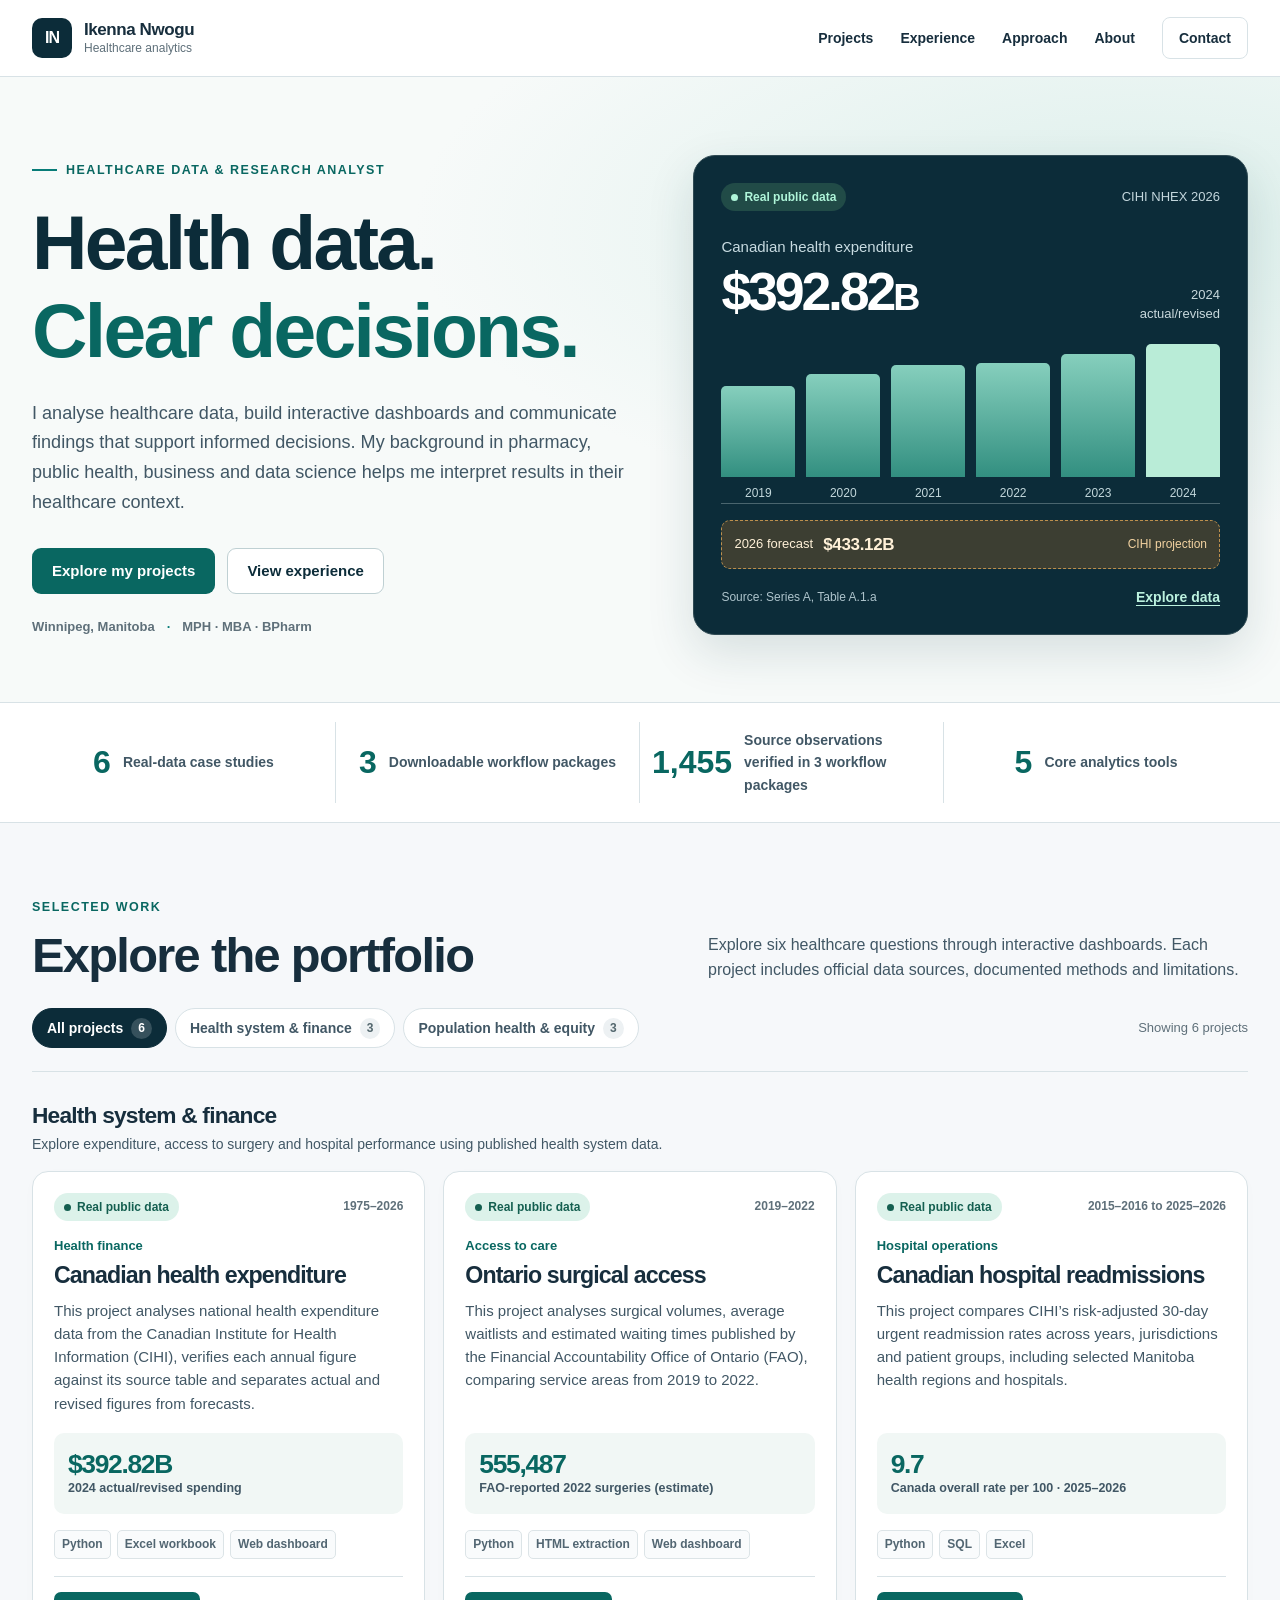
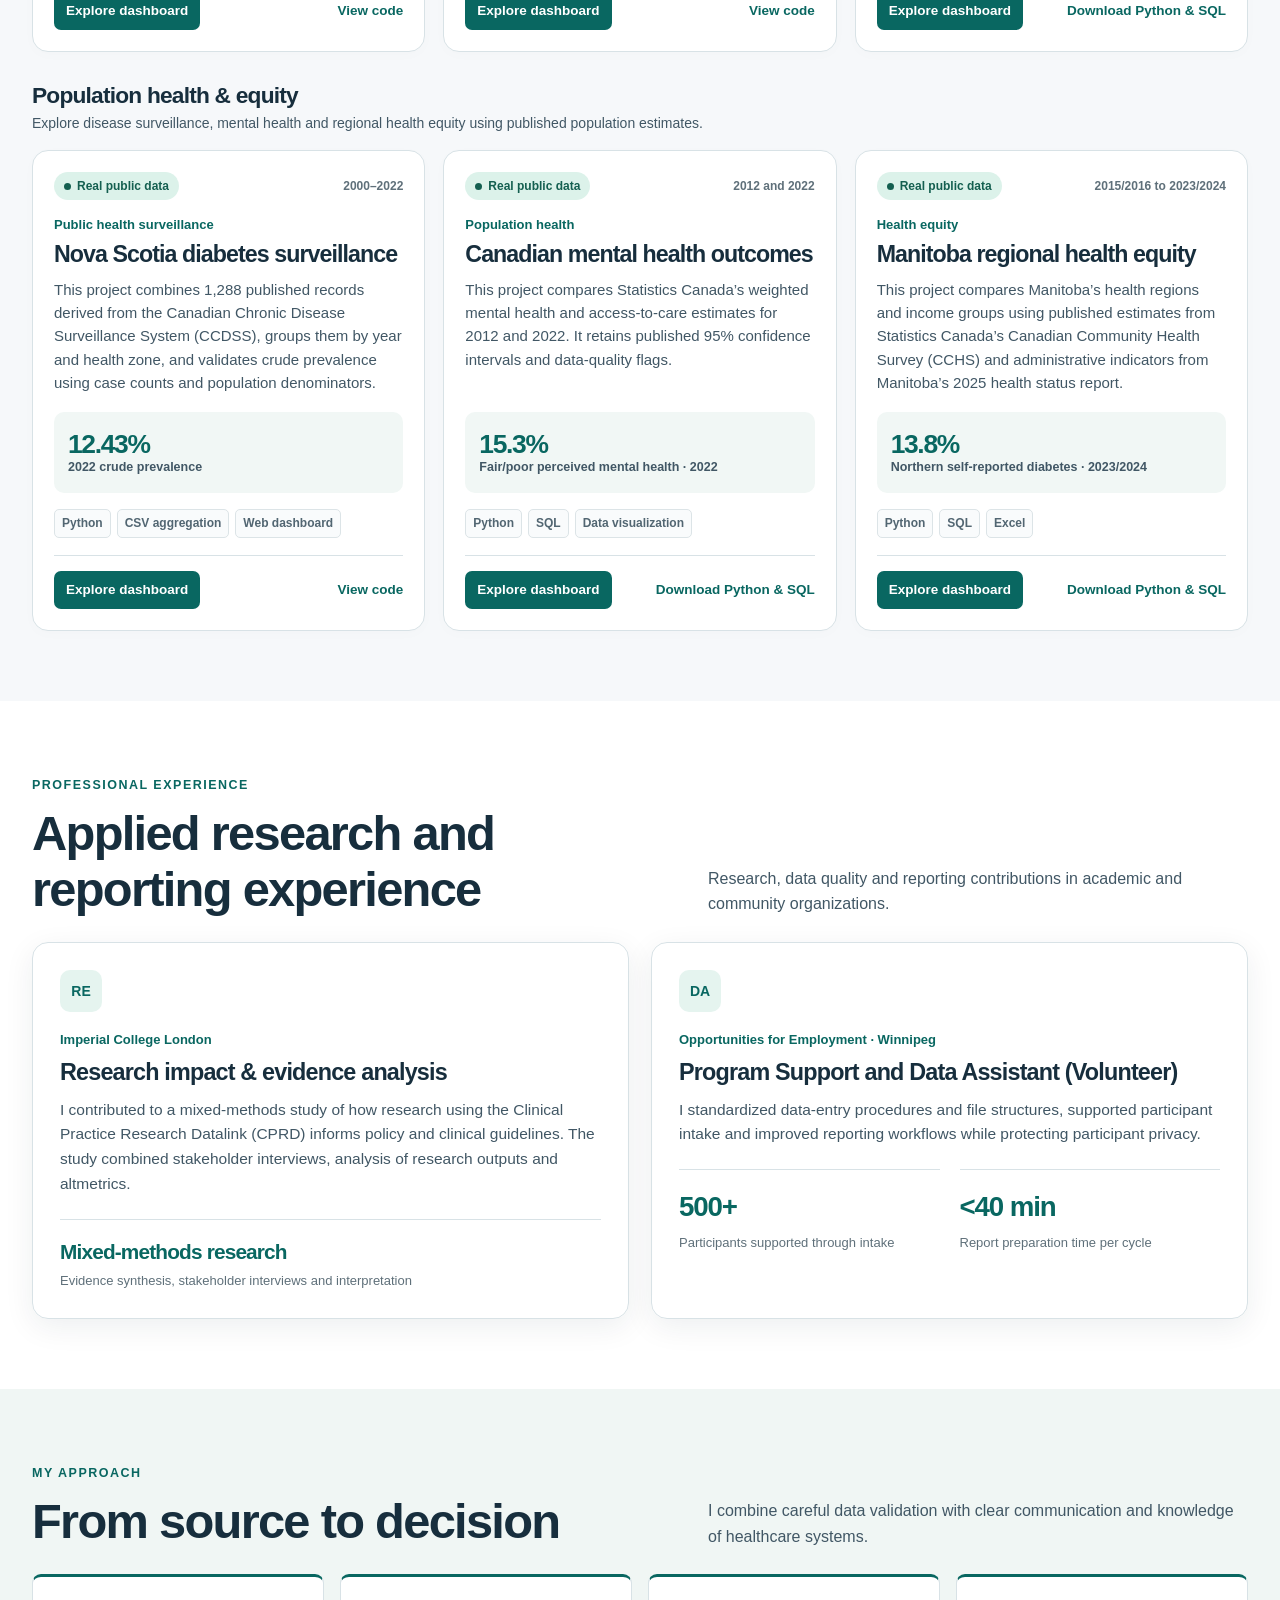
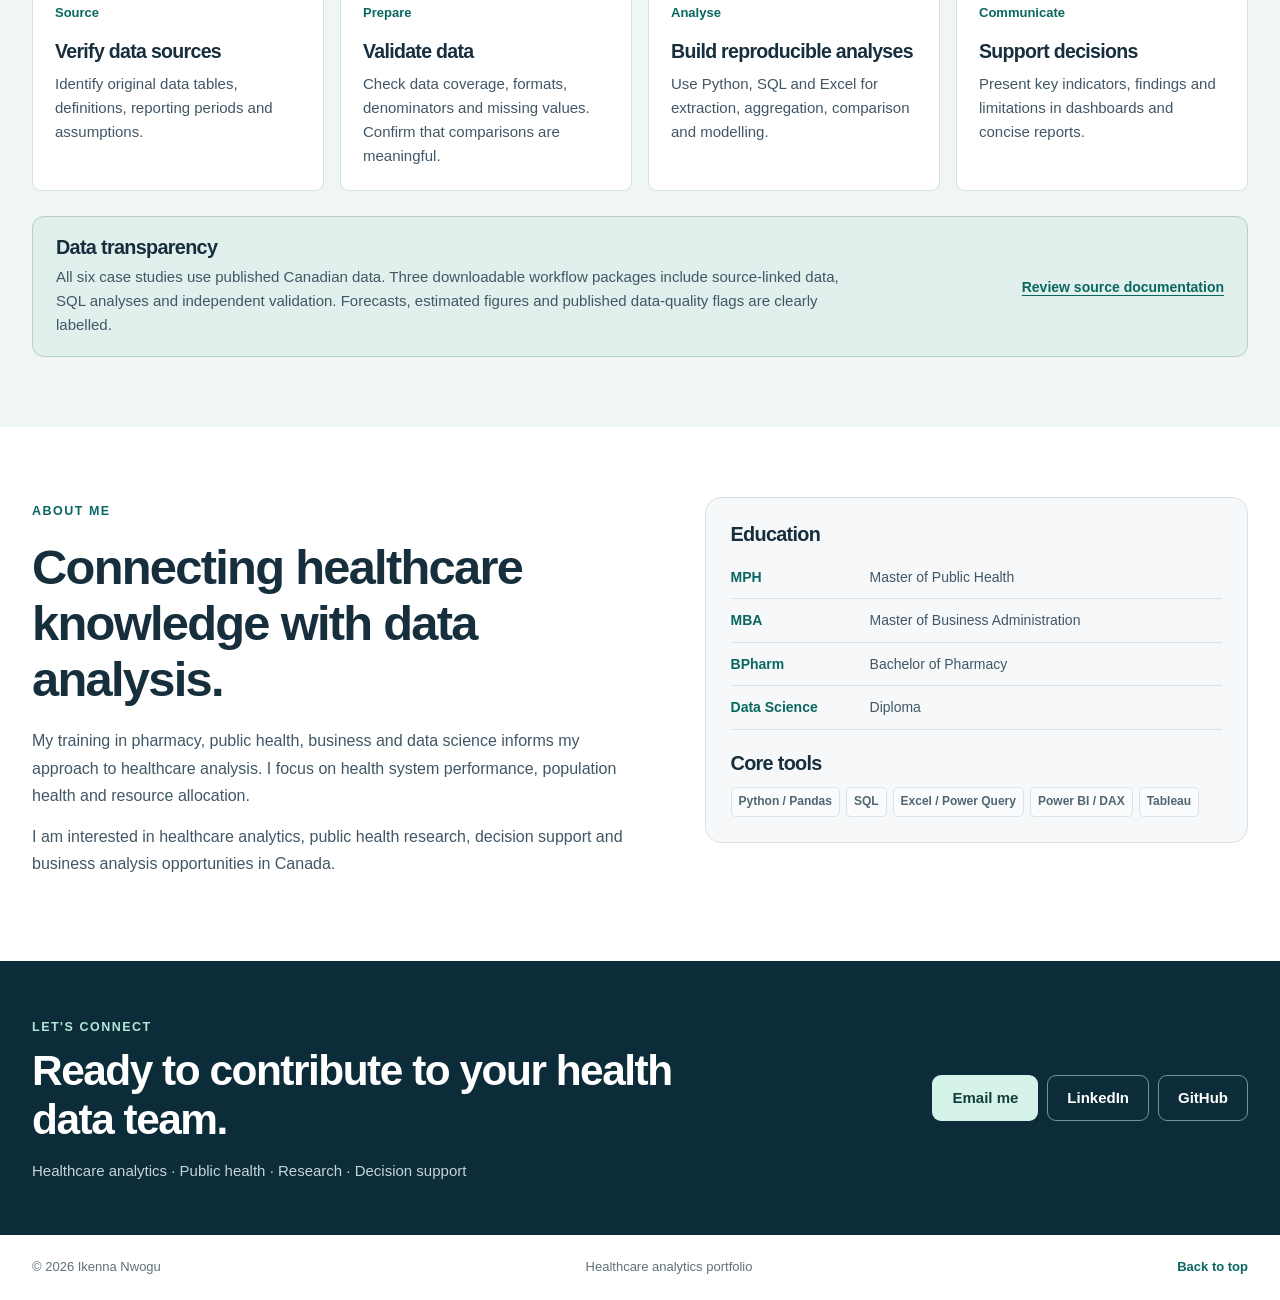
==== index.html @ 7ec82931 "Refine recruiter-facing portfolio copy and methodology wording" ====
<!doctype html>
<html lang="en">
<head>
  <meta charset="utf-8">
  <meta name="viewport" content="width=device-width, initial-scale=1">
  <meta name="description" content="Ikenna Nwogu's healthcare data analytics portfolio. Explore six case studies built from published Canadian healthcare data.">
  <meta name="theme-color" content="#0c2c39">
  <meta name="robots" content="index,follow">
  <link rel="canonical" href="https://famiyke.github.io/health-data-portfolio/">
  <title>Ikenna Nwogu | Healthcare Data Analytics</title>
  <link rel="stylesheet" href="assets/site.css">
  <script src="assets/projects.js" defer></script>
  <script src="assets/site.js" defer></script>
</head>
<body data-page="home">
  <a href="#main" class="skip-link">Skip to content</a>
  <header class="site-header">
    <div class="shell nav">
      <a class="brand" href="index.html" aria-label="Ikenna Nwogu, portfolio home"><span class="monogram">IN</span><span>Ikenna Nwogu<small>Healthcare analytics</small></span></a>
      <button class="menu-button" type="button" aria-expanded="false" aria-controls="nav-links">Menu</button>
      <nav class="nav-links" id="nav-links" aria-label="Main navigation">
        <a href="#projects">Projects</a><a href="#experience">Experience</a><a href="#approach">Approach</a><a href="#about">About</a><a class="nav-contact" href="#contact">Contact</a>
      </nav>
    </div>
  </header>
  <main id="main">
    <section class="hero">
      <div class="shell hero-grid">
        <div class="hero-content">
          <span class="eyebrow"><span class="short-line"></span>Healthcare data &amp; research analyst</span>
          <h1>Health data.<br><em>Clear decisions.</em></h1>
          <p class="hero-lead">I analyse healthcare data, build interactive dashboards and communicate findings that support informed decisions. My background in pharmacy, public health, business and data science helps me interpret results in their healthcare context.</p>
          <div class="actions">
            <a class="button primary" href="#projects">Explore my projects</a>
            <a class="button secondary" href="#experience">View experience</a>
          </div>
          <div class="hero-facts"><span>Winnipeg, Manitoba</span><span>MPH · MBA · BPharm</span></div>
        </div>
        <div class="hero-viz">
          <div class="viz-top"><span class="badge actual"><span class="badge-dot"></span>Real public data</span><span>CIHI NHEX 2026</span></div>
          <div class="viz-heading"><div><p>Canadian health expenditure</p><div class="viz-number">$392.82<span>B</span></div></div><div class="viz-aside">2024<br>actual/revised</div></div>
          <div class="hero-chart" id="hero-chart" aria-label="Canadian health spending in current CAD billions, 2019 to 2024"></div>
          <div class="forecast"><span>2026 forecast</span><strong>$433.12B</strong><small>CIHI projection</small></div>
          <div class="viz-footer"><span>Source: Series A, Table A.1.a</span><a href="project.html?case=expenditure">Explore data</a></div>
        </div>
      </div>
    </section>
    <section class="impact-strip" aria-label="Portfolio overview">
      <div class="shell strip-grid"><div><strong>6</strong><span>Real-data case studies</span></div><div><strong>3</strong><span>Downloadable workflow packages</span></div><div><strong>1,455</strong><span>Source observations verified in 3 workflow packages</span></div><div><strong>5</strong><span>Core analytics tools</span></div></div>
    </section>
    <section class="section project-section" id="projects">
      <div class="shell">
        <div class="section-heading split"><div><span class="eyebrow">Selected work</span><h2>Explore the portfolio</h2></div><p>Explore six healthcare questions through interactive dashboards. Each project includes official data sources, documented methods and limitations.</p></div>
        <div class="filter-bar" role="group" aria-label="Filter projects by focus"><button class="filter active" type="button" data-filter="all" aria-pressed="true">All projects <span>6</span></button><button class="filter" type="button" data-filter="system" aria-pressed="false">Health system &amp; finance <span>3</span></button><button class="filter" type="button" data-filter="population" aria-pressed="false">Population health &amp; equity <span>3</span></button><span id="filter-status" class="filter-status" role="status">Showing 6 projects</span></div>
        <div id="project-groups"></div>
      </div>
    </section>
    <section class="section experience" id="experience">
      <div class="shell">
        <div class="section-heading split"><div><span class="eyebrow">Professional experience</span><h2>Applied research and reporting experience</h2></div><p>Research, data quality and reporting contributions in academic and community organizations.</p></div>
        <div class="experience-grid">
          <article class="experience-card">
            <div class="experience-icon" aria-hidden="true">RE</div><p class="kicker">Imperial College London</p><h3>Research impact &amp; evidence analysis</h3>
            <p>I contributed to a mixed-methods study of how research using the Clinical Practice Research Datalink (CPRD) informs policy and clinical guidelines. The study combined stakeholder interviews, analysis of research outputs and altmetrics.</p>
            <div class="experience-result"><strong>Mixed-methods research</strong><span>Evidence synthesis, stakeholder interviews and interpretation</span></div>
          </article>
          <article class="experience-card">
            <div class="experience-icon" aria-hidden="true">DA</div><p class="kicker">Opportunities for Employment · Winnipeg</p><h3>Program Support and Data Assistant (Volunteer)</h3>
            <p>I standardized data-entry procedures and file structures, supported participant intake and improved reporting workflows while protecting participant privacy.</p>
            <div class="outcomes"><div class="experience-result"><strong>500+</strong><span>Participants supported through intake</span></div><div class="experience-result"><strong>&lt;40 min</strong><span>Report preparation time per cycle</span></div></div>
          </article>
        </div>
      </div>
    </section>
    <section class="section approach" id="approach">
      <div class="shell">
        <div class="section-heading split"><div><span class="eyebrow">My approach</span><h2>From source to decision</h2></div><p>I combine careful data validation with clear communication and knowledge of healthcare systems.</p></div>
        <div class="approach-grid">
          <article><span class="step">Source</span><h3>Verify data sources</h3><p>Identify original data tables, definitions, reporting periods and assumptions.</p></article>
          <article><span class="step">Prepare</span><h3>Validate data</h3><p>Check data coverage, formats, denominators and missing values. Confirm that comparisons are meaningful.</p></article>
          <article><span class="step">Analyse</span><h3>Build reproducible analyses</h3><p>Use Python, SQL and Excel for extraction, aggregation, comparison and modelling.</p></article>
          <article><span class="step">Communicate</span><h3>Support decisions</h3><p>Present key indicators, findings and limitations in dashboards and concise reports.</p></article>
        </div>
        <div class="transparency"><div><h3>Data transparency</h3><p>All six case studies use published Canadian data. Three downloadable workflow packages include source-linked data, SQL analyses and independent validation. Forecasts, estimated figures and published data-quality flags are clearly labelled.</p></div><a class="text-link" href="resources/index.html">Review source documentation</a></div>
      </div>
    </section>
    <section class="section about" id="about">
      <div class="shell about-grid">
        <div><span class="eyebrow">About me</span><h2>Connecting healthcare knowledge with data analysis.</h2><p>My training in pharmacy, public health, business and data science informs my approach to healthcare analysis. I focus on health system performance, population health and resource allocation.</p><p>I am interested in healthcare analytics, public health research, decision support and business analysis opportunities in Canada.</p></div>
        <div class="credentials"><h3>Education</h3><dl><div><dt>MPH</dt><dd>Master of Public Health</dd></div><div><dt>MBA</dt><dd>Master of Business Administration</dd></div><div><dt>BPharm</dt><dd>Bachelor of Pharmacy</dd></div><div><dt>Data Science</dt><dd>Diploma</dd></div></dl><h3>Core tools</h3><div class="tags"><span>Python / Pandas</span><span>SQL</span><span>Excel / Power Query</span><span>Power BI / DAX</span><span>Tableau</span></div></div>
      </div>
    </section>
    <section class="contact" id="contact">
      <div class="shell contact-grid"><div><span class="eyebrow">Let's connect</span><h2>Ready to contribute to your health data team.</h2><p>Healthcare analytics · Public health · Research · Decision support</p></div><div class="contact-actions"><a class="button light" href="mailto:ikennanwogu3@gmail.com">Email me</a><a class="button outline-light" href="https://ca.linkedin.com/in/ikennanwogu" target="_blank" rel="noopener noreferrer">LinkedIn</a><a class="button outline-light" href="https://github.com/Famiyke" target="_blank" rel="noopener noreferrer">GitHub</a></div></div>
    </section>
  </main>
  <footer><div class="shell footer-inner"><span>© 2026 Ikenna Nwogu</span><span>Healthcare analytics portfolio</span><a href="#main">Back to top</a></div></footer>
</body>
</html>
---- assets/site.css ----
:root{color-scheme:light;--ink:#172e3d;--navy:#0c2c39;--text:#415765;--muted:#5f707a;--teal:#087c78;--teal-dark:#096761;--teal-light:#e5f4ef;--amber:#935c0b;--amber-light:#fff0d4;--paper:#f6f8fa;--white:#fff;--line:#d8e2e6;--shadow:0 8px 30px rgba(14,42,54,.075);--radius:16px}
*{box-sizing:border-box}html{scroll-behavior:smooth;scroll-padding-top:100px}body{margin:0;font:16px/1.6 "Inter","Segoe UI",Arial,sans-serif;color:var(--ink);background:#fff;-webkit-font-smoothing:antialiased}a{color:inherit;text-decoration:none}button,select{font:inherit}button{cursor:pointer}button:disabled{cursor:default}button,a,select{touch-action:manipulation}button:focus-visible,a:focus-visible,select:focus-visible,summary:focus-visible,[tabindex]:focus-visible{outline:3px solid #bd7a18;outline-offset:4px}h1,h2,h3,p{margin:0}h1,h2,h3{line-height:1.15;letter-spacing:-.035em}p{color:var(--text)}h1{font-size:clamp(2.8rem,6vw,5.25rem);font-weight:730}h2{font-size:clamp(2rem,4vw,3.05rem);font-weight:700}h3{font-size:1.24rem;font-weight:690}::selection{background:#b5e8db;color:#103935}.shell{width:min(1240px,calc(100% - 64px));margin-inline:auto}.skip-link{position:fixed;top:10px;left:10px;z-index:1000;background:white;color:var(--navy);padding:12px 18px;border:2px solid var(--teal);transform:translateY(-200%)}.skip-link:focus{transform:none}.site-header{position:sticky;top:0;z-index:20;background:rgba(255,255,255,.97);border-bottom:1px solid var(--line);backdrop-filter:blur(12px)}.nav{display:flex;align-items:center;justify-content:space-between;gap:24px;height:76px}.brand{display:flex;gap:12px;align-items:center;font-size:17px;line-height:1.3;font-weight:750;letter-spacing:-.025em;flex-shrink:0}.brand small{display:block;color:var(--muted);font-size:12px;letter-spacing:0;font-weight:500}.monogram{background:var(--navy);border-radius:10px;color:white;width:40px;height:40px;display:grid;place-items:center;font-weight:750;letter-spacing:-.07em;font-size:16px}.nav-links{display:flex;gap:27px;align-items:center;font-size:14px;font-weight:650}.nav-links a:hover{color:var(--teal-dark)}.nav-contact{border:1px solid var(--line);padding:9px 16px;border-radius:8px}.menu-button{display:none;background:white;border:1px solid var(--line);padding:8px 14px;border-radius:8px;color:var(--ink);font-weight:650}
.hero{background:radial-gradient(ellipse at 89% 24%,#dcefeb 0,transparent 45%),#f7faf9;border-bottom:1px solid var(--line);padding:76px 0 64px}.hero-grid{display:grid;grid-template-columns:1.07fr 1fr;gap:68px;align-items:center}.hero-content{min-width:0}.eyebrow{display:inline-flex;align-items:center;gap:9px;text-transform:uppercase;letter-spacing:.12em;font-weight:750;font-size:12.5px;color:var(--teal-dark);margin-bottom:18px}.short-line{width:25px;height:2px;background:var(--teal);display:inline-block}.hero h1{margin-bottom:24px;color:var(--navy)}.hero h1 em{color:var(--teal-dark);font-style:normal}.hero-lead{font-size:1.13rem;max-width:600px;line-height:1.65}.actions{display:flex;flex-wrap:wrap;gap:12px;margin:30px 0 23px}.button{display:inline-flex;align-items:center;justify-content:center;border:1px solid transparent;border-radius:9px;padding:12px 19px;font-size:15px;font-weight:700;line-height:1.3;min-height:46px;transition:background .16s,transform .16s}.button:hover{transform:translateY(-1px)}.primary{background:var(--teal-dark);color:white}.primary:hover{background:#07514d}.secondary{background:white;border-color:#bfd0d3;color:var(--navy)}.secondary:hover{background:#eef6f4}.hero-facts{display:flex;gap:12px;flex-wrap:wrap;font-size:13px;font-weight:600;color:var(--muted)}.hero-facts span+span:before{content:"·";margin-right:12px;color:var(--teal)}.hero-viz{border:1px solid #2f4a53;border-radius:22px;background:var(--navy);color:#fff;padding:27px;box-shadow:0 18px 48px #153e4a24;overflow:hidden}.viz-top,.viz-heading,.viz-footer{display:flex;justify-content:space-between;align-items:center;gap:10px}.viz-top{color:#c4d7dd;font-size:13px}.badge{font-size:12px;line-height:1.35;font-weight:750;display:inline-flex;align-items:center;gap:6px;border-radius:999px;padding:6px 10px;white-space:nowrap}.badge-dot{width:7px;height:7px;border-radius:50%;background:currentColor;flex:none}.badge.actual{color:#145f50;background:#dcf2ea}.badge.sim{color:#805208;background:#fff0d5}.hero-viz .badge.actual{color:#aff5d9;background:#214b47}.viz-heading{align-items:end;margin:24px 0 10px}.viz-heading p{color:#c8dbe1;font-size:15px}.viz-number{font-size:clamp(2rem,4.2vw,3.5rem);font-weight:750;line-height:1.2;letter-spacing:-.06em;font-variant-numeric:tabular-nums}.viz-number span{font-size:.7em}.viz-aside{color:#c9d9dd;line-height:1.45;font-size:13px;text-align:right}.hero-chart{display:grid;grid-template-columns:repeat(6,minmax(0,1fr));align-items:end;gap:11px;height:170px;padding:10px 0 0;border-bottom:1px solid #4a656e}.hero-bar{display:grid;grid-template-rows:1fr auto;gap:7px;align-items:end;height:100%;font-size:12px;color:#c2d7db;text-align:center;min-width:0}.hero-bar-track{height:100%;display:flex;align-items:flex-end}.hero-bar-fill{width:100%;background:linear-gradient(180deg,#86cfbd,#328f80);border-radius:5px 5px 0 0;position:relative;min-height:5px}.hero-bar:last-child .hero-bar-fill{background:#b9ecd7}.hero-bar .bar-year{white-space:nowrap}.forecast{display:flex;gap:10px;align-items:center;margin-top:16px;border:1px dashed #bd904e;border-radius:9px;padding:10px 12px;color:#fff1d8;flex-wrap:wrap;font-size:13px;background:#3c3e32}.forecast strong{font-size:17px;letter-spacing:-.02em}.forecast small{margin-left:auto;color:#f3d3a1;font-size:12px}.viz-footer{margin-top:18px;font-size:12px;line-height:1.45;color:#aec4cc}.viz-footer a{color:#bcf2df;font-size:14px;font-weight:750;text-decoration:underline;text-underline-offset:3px;white-space:nowrap}
.impact-strip{background:#fff;border-bottom:1px solid var(--line)}.strip-grid{display:grid;grid-template-columns:repeat(4,1fr);padding-block:19px}.strip-grid div{display:flex;gap:12px;align-items:center;justify-content:center;padding:7px 12px;border-right:1px solid var(--line)}.strip-grid div:last-child{border:0}.strip-grid strong{font-size:2rem;color:var(--teal-dark);line-height:1;font-weight:750}.strip-grid span{font-size:14px;font-weight:650;color:var(--text)}.section{padding-block:70px}.section-heading{margin-bottom:25px}.split{display:grid;grid-template-columns:1fr 1fr;gap:30px;align-items:end}.split p{max-width:540px;justify-self:end;line-height:1.6}.section-heading .eyebrow{margin-bottom:10px}.project-section{background:var(--paper)}.filter-bar{display:flex;align-items:center;gap:8px;flex-wrap:wrap;padding-bottom:23px;border-bottom:1px solid var(--line)}.filter{display:inline-flex;align-items:center;gap:8px;background:white;border:1px solid var(--line);border-radius:999px;padding:8px 14px;font-size:14px;font-weight:700;color:var(--text)}.filter span{font-size:12px;border-radius:999px;background:#edf1f3;padding:1px 7px;color:#52666d}.filter.active{background:var(--navy);color:white;border-color:var(--navy)}.filter.active span{background:#36515c;color:white}.filter-status{margin-left:auto;color:var(--muted);font-size:13px}.group-head{display:flex;align-items:center;gap:18px;justify-content:space-between;margin:30px 0 16px}.group-head h3{font-size:1.42rem}.group-head p{font-size:14px;margin-top:4px}.data-group[hidden]{display:none}.project-grid{display:grid;grid-template-columns:repeat(3,minmax(0,1fr));gap:18px}.project-card{padding:21px;border:1px solid var(--line);border-radius:var(--radius);background:white;display:flex;flex-direction:column;box-shadow:0 3px 14px #122c3504;transition:box-shadow .2s,border-color .2s;min-width:0}.project-card:hover{border-color:#a5c3bd;box-shadow:var(--shadow)}.project-card.sim-card:hover{border-color:#d7b475}.card-meta{display:flex;gap:6px;flex-wrap:wrap;justify-content:space-between;align-items:center;margin-bottom:15px}.period{font-size:12px;font-weight:650;color:var(--muted);white-space:nowrap}.domain{font-size:13px;font-weight:650;color:var(--teal-dark);margin-bottom:5px}.sim-card .domain{color:var(--amber)}.project-card h3{font-size:1.45rem;letter-spacing:-.04em;line-height:1.15;margin-bottom:10px}.card-summary{font-size:15px;line-height:1.55;margin-bottom:18px;flex:1}.card-metric{border-radius:10px;background:#f1f7f5;padding:13px 14px;display:flex;align-items:center;gap:12px;justify-content:space-between;margin-bottom:16px;min-height:81px}.sim-card .card-metric{background:#fdf7e9}.metric-number{font-size:1.65rem;line-height:1.15;font-weight:750;color:var(--teal-dark);letter-spacing:-.05em;white-space:nowrap;font-variant-numeric:tabular-nums}.sim-card .metric-number{color:#805208}.metric-label{font-size:12.5px;font-weight:650;line-height:1.4;color:var(--text);max-width:170px}.mini-bars{display:flex;align-items:flex-end;gap:3px;height:48px;min-width:52px;max-width:76px;margin-left:auto}.mini-bars i{width:8px;min-width:3px;background:#69a99b;border-radius:3px 3px 0 0}.sim-card .mini-bars i{background:#c5a264}.tags{display:flex;gap:6px;flex-wrap:wrap}.tags span{border:1px solid #dce4e7;border-radius:5px;background:#f9fbfc;color:#526672;font-size:12px;font-weight:650;padding:4px 7px}.card-actions{display:flex;flex-wrap:wrap;justify-content:space-between;align-items:center;gap:12px;margin-top:17px;border-top:1px solid var(--line);padding-top:15px}.card-actions a{font-size:13.5px;font-weight:750;color:var(--teal-dark)}.card-actions a:first-child{border-radius:7px;background:var(--teal-dark);color:white;padding:8px 12px}.card-actions a:first-child:hover{background:#064e49}.card-actions a:last-child:hover{text-decoration:underline;text-underline-offset:4px}
.experience{background:white}.experience-grid{display:grid;grid-template-columns:1fr 1fr;gap:22px}.experience-card{border:1px solid var(--line);border-radius:var(--radius);padding:27px;box-shadow:var(--shadow);position:relative}.experience-icon{display:grid;place-items:center;width:42px;height:42px;border-radius:10px;background:var(--teal-light);color:var(--teal-dark);font-size:14px;font-weight:800;margin-bottom:18px}.kicker{font-weight:700;font-size:13px;color:var(--teal-dark);margin-bottom:8px}.experience-card h3{font-size:1.46rem;margin-bottom:12px}.experience-card p:not(.kicker){font-size:15.5px;line-height:1.6;margin-bottom:22px}.experience-result{display:flex;flex-direction:column;padding-top:15px;border-top:1px solid var(--line)}.experience-result strong{font-size:1.3rem;color:var(--teal-dark);letter-spacing:-.04em;font-weight:750}.experience-result span{font-size:13px;color:var(--muted);margin-top:4px;line-height:1.45}.outcomes{display:grid;grid-template-columns:1fr 1fr;gap:20px}.outcomes strong{font-size:1.73rem}.approach{background:#f0f6f4}.approach-grid{display:grid;grid-template-columns:repeat(4,minmax(0,1fr));gap:16px}.approach-grid article{padding:22px;border-top:3px solid var(--teal-dark);background:white;border-radius:9px;border-inline:1px solid var(--line);border-bottom:1px solid var(--line)}.step{display:inline-block;color:var(--teal-dark);font-size:13px;font-weight:750;margin-bottom:16px}.approach-grid h3{margin-bottom:10px;font-size:1.22rem}.approach-grid p{font-size:15px}.transparency{margin-top:25px;display:flex;align-items:center;gap:23px;justify-content:space-between;border:1px solid #b6d0ca;border-radius:12px;padding:19px 23px;background:#e2f0ed}.transparency h3{margin-bottom:6px}.transparency p{font-size:15px;max-width:790px}.text-link{color:var(--teal-dark);font-size:14px;font-weight:750;text-decoration:underline;text-underline-offset:3px}.transparency .text-link{flex-shrink:0}.about-grid{display:grid;grid-template-columns:1fr .88fr;gap:55px;align-items:start}.about h2{margin-bottom:20px}.about p{margin-bottom:14px;line-height:1.7}.credentials{background:var(--paper);border-radius:var(--radius);padding:25px;border:1px solid var(--line)}.credentials dl{margin:10px 0 22px}.credentials dl div{display:flex;gap:14px;align-items:baseline;padding:10px 0;border-bottom:1px solid var(--line)}.credentials dt{width:125px;flex-shrink:0;font-size:14px;color:var(--teal-dark);font-weight:750}.credentials dd{margin:0;color:var(--text);font-size:14px}.credentials .tags{margin-top:13px}.contact{background:var(--navy);color:white;padding:52px 0}.contact-grid{display:grid;grid-template-columns:1.2fr 1fr;gap:28px;align-items:center}.contact .eyebrow{color:#b3e7d9;margin-bottom:10px}.contact h2{font-size:clamp(1.9rem,3.5vw,2.65rem);max-width:650px;margin-bottom:14px}.contact p{color:#c4d5da;font-size:15px}.contact-actions{display:flex;justify-content:end;gap:9px;flex-wrap:wrap}.light{background:#d6f3e9;color:#123d3a}.light:hover{background:white}.outline-light{border:1px solid #70949e;color:white}.outline-light:hover{background:#294b55}.footer-inner{display:flex;justify-content:space-between;gap:12px;padding:22px 0;font-size:13px;color:var(--muted);flex-wrap:wrap}.footer-inner a{color:var(--teal-dark);font-weight:650}
.project-intro{background:#f0f6f4;border-bottom:1px solid var(--line);padding:30px 0 37px}.breadcrumb{display:flex;align-items:center;justify-content:space-between;gap:12px;margin-bottom:23px;flex-wrap:wrap}.breadcrumb a{font-size:14px;color:var(--teal-dark);font-weight:700;text-decoration:underline;text-underline-offset:3px}.project-picker{display:flex;align-items:center;gap:8px;color:var(--muted);font-size:13px;font-weight:650}.project-picker select{width:min(280px,100%);font-size:14px}.intro-kickers{display:flex;align-items:center;gap:10px;flex-wrap:wrap;margin-bottom:14px}.intro-kickers .domain{margin:0}.project-intro h1{font-size:clamp(2rem,4.5vw,3.75rem);margin-bottom:16px;max-width:900px;color:var(--navy)}.question{font-size:1.13rem;font-weight:650;color:var(--navy);max-width:900px;margin-bottom:10px}.intro-summary{font-size:16px;max-width:880px}.data-status{margin-top:22px;padding:14px 16px;border-radius:10px;display:flex;align-items:start;gap:12px;border:1px solid #a5cabe;background:#e1f2ea;color:#214840;font-size:14px;line-height:1.5}.data-status.simulated{border-color:#e1c18a;background:#fff2d9;color:#67440e}.data-status strong{display:block;white-space:nowrap}.project-body{background:var(--paper);padding:28px 0 56px}.summary-grid{display:grid;grid-template-columns:repeat(3,minmax(0,1fr));gap:16px;margin-bottom:21px}.summary-card{background:white;border:1px solid var(--line);border-radius:12px;padding:20px 21px;min-width:0}.summary-card strong{font-size:clamp(1.55rem,3vw,2.3rem);font-weight:750;line-height:1.1;color:var(--teal-dark);letter-spacing:-.05em;display:block;overflow-wrap:anywhere;font-variant-numeric:tabular-nums}.summary-card.simulated strong{color:var(--amber)}.summary-card span{display:block;font-size:14px;color:var(--text);font-weight:650;margin-top:8px;line-height:1.35}.dashboard-layout{display:grid;grid-template-columns:minmax(0,2.12fr) minmax(235px,1fr);gap:20px;align-items:start}.dashboard-main{min-width:0}.dashboard-panel,.side-panel{padding:23px;background:white;border:1px solid var(--line);border-radius:var(--radius);box-shadow:0 3px 15px #132b3405;min-width:0}.panel-heading{display:flex;align-items:start;justify-content:space-between;gap:12px;margin-bottom:21px}.panel-heading h2{font-size:1.55rem}.panel-heading p{font-size:14px;margin-top:5px}.panel-heading .badge{flex-shrink:0}.controls{display:grid;grid-template-columns:minmax(0,1.2fr) minmax(0,1fr);gap:13px;padding-bottom:15px;border-bottom:1px solid var(--line)}.control{display:flex;flex-direction:column;gap:6px;min-width:0;color:var(--ink);font-size:13px;font-weight:750}.control select,.project-picker select{min-height:43px;color:var(--ink);background:#fff;border:1px solid #afc4c9;padding:8px 30px 8px 10px;border-radius:8px;appearance:none;background-image:url("data:image/svg+xml,%3Csvg xmlns='http://www.w3.org/2000/svg' viewBox='0 0 20 20'%3E%3Cpath d='m5 7 5 5 5-5' fill='none' stroke='%233e606c' stroke-width='1.6' stroke-linecap='round' stroke-linejoin='round'/%3E%3C/svg%3E");background-repeat:no-repeat;background-size:18px;background-position:right 7px center;font-size:14px;max-width:100%;text-overflow:ellipsis}.control select:disabled{color:var(--muted);background-color:#f2f5f6;cursor:default}.chart-top{display:flex;justify-content:space-between;align-items:center;gap:10px;flex-wrap:wrap;margin-top:21px}.chart-top h3{font-size:1.03rem;letter-spacing:-.02em}.sort-label{display:inline-flex;align-items:center;gap:5px;font-size:12px;color:var(--muted);font-weight:650}.sort-label select{border:1px solid #cddadf;border-radius:6px;background:white;color:var(--ink);padding:5px 6px;min-height:32px;font-size:12px}.chart-explain{font-size:13px;color:var(--muted);line-height:1.5;margin-top:8px;margin-bottom:16px}.chart{position:relative;min-height:170px}.bar-chart{display:grid;gap:10px}.data-row{display:grid;grid-template-columns:minmax(100px,1.05fr) minmax(0,2fr) 75px;gap:10px;align-items:center;min-width:0;font-size:13px;line-height:1.3}.bar-label{color:var(--text);font-weight:600;overflow-wrap:anywhere}.data-track{height:20px;position:relative;border-radius:4px;background:#edf3f3;overflow:hidden}.data-fill{height:100%;background:var(--teal);border-radius:4px;min-width:0}.simulated-chart .data-fill{background:#b27d2c}.bar-value{font-variant-numeric:tabular-nums;font-weight:750;text-align:right;color:var(--ink);font-size:13px}.data-row:focus .data-track,.data-row:hover .data-track{outline:1px solid var(--teal-dark);outline-offset:2px}.chart-tooltip{position:absolute;z-index:3;top:0;left:0;pointer-events:none;background:#12333e;color:white;padding:8px 11px;font-size:13px;line-height:1.5;border-radius:7px;box-shadow:var(--shadow);max-width:270px;transform:translate(-50%,-105%);white-space:normal}.chart-tooltip[hidden]{display:none}.line-chart{display:block;width:100%;height:auto;overflow:visible}.line-chart .grid-line{stroke:#dae6e7;stroke-width:1}.line-chart .axis-label{fill:#526975;font-size:12px}.line-chart .axis-line{stroke:#8da6ad;stroke-width:1}.line-chart .actual-line{fill:none;stroke:#087c78;stroke-width:3.2;stroke-linejoin:round;stroke-linecap:round}.line-chart .forecast-line{fill:none;stroke:#ad7629;stroke-width:3;stroke-dasharray:6 5;stroke-linejoin:round}.line-chart .actual-point{fill:#fff;stroke:#087c78;stroke-width:2.3}.line-chart .forecast-point{fill:#fff5e1;stroke:#ad7629;stroke-width:2.5}.line-chart circle:hover,.line-chart circle:focus{stroke-width:4;outline:none;filter:drop-shadow(0 0 2px #9a8540)}.legend{display:flex;gap:16px;flex-wrap:wrap;margin:9px 0 3px;font-size:12px;font-weight:650;color:var(--muted)}.legend span{display:inline-flex;align-items:center;gap:6px}.legend i{width:20px;height:3px;background:var(--teal);border-radius:2px}.legend .forecast-key{background:repeating-linear-gradient(90deg,#ad7629 0 5px,transparent 5px 8px)}.chart-footer{display:flex;flex-wrap:wrap;align-items:center;justify-content:space-between;gap:9px;margin-top:20px;padding-top:15px;border-top:1px solid var(--line)}.chart-footer p{font-size:13px}.download{background:#ecf5f2;color:var(--teal-dark);border:1px solid #c6ddd4;border-radius:7px;padding:8px 12px;font-weight:700;font-size:13px}.download:hover{background:#dbeee7}.table-panel{margin-top:18px}.table-panel h2{font-size:1.45rem;margin-bottom:8px}.table-scroll{overflow-x:auto;max-width:100%;margin-top:15px;border-radius:8px;border:1px solid var(--line)}table{border-collapse:collapse;width:100%;min-width:380px;font-size:13px}th,td{padding:10px 12px;text-align:left;border-bottom:1px solid #e5ebef;font-variant-numeric:tabular-nums}thead th{background:#eaf2f2;font-weight:750;line-height:1.35;position:sticky;top:0}tbody th{font-weight:600}tbody tr:last-child td,tbody tr:last-child th{border:0}.numeric{text-align:right;white-space:nowrap}.status-forecast{color:#825304;font-weight:700}.table-caption{font-size:13px;color:var(--muted);margin-top:11px}.side-panel{padding:20px;margin-bottom:16px}.side-panel h2{font-size:1.22rem;letter-spacing:-.025em;margin-bottom:13px}.side-panel h3{font-size:1rem;letter-spacing:-.015em;margin:16px 0 7px}.side-panel p{font-size:14px;line-height:1.6}.side-panel ul{margin:6px 0 16px;padding-left:20px;font-size:14px;color:var(--text)}.side-panel li{margin:6px 0}.source-block{padding-top:14px;border-top:1px solid var(--line);margin-top:15px}.source-block a{display:block;text-decoration:underline;text-underline-offset:3px;font-size:14px;font-weight:700;color:var(--teal-dark);margin:11px 0;overflow-wrap:anywhere}.limits-panel{background:#f3f7f8;border-left:3px solid #66838c}.limits-panel.simulated{background:#fff8e9;border-left-color:#b27d2c}.project-nav{padding:25px 0 34px;border-top:1px solid var(--line);background:white}.project-nav-inner{display:flex;align-items:center;justify-content:space-between;gap:12px;flex-wrap:wrap}.project-nav-inner a{font-weight:700;color:var(--teal-dark);font-size:14px}.project-nav-inner .secondary{color:var(--ink)}.no-results{padding:64px 0}.no-results h1{font-size:2.5rem;margin-bottom:16px}.no-results p{margin-bottom:20px}
@media(max-width:1050px){.hero-grid{gap:36px}.project-grid{gap:12px}.project-card{padding:17px}.mini-bars{display:none}.project-card h3{font-size:1.3rem}.approach-grid{grid-template-columns:repeat(2,minmax(0,1fr))}.dashboard-layout{grid-template-columns:minmax(0,1.8fr) minmax(210px,1fr)}.dashboard-panel{padding:17px}.data-row{grid-template-columns:minmax(95px,1fr) minmax(0,1.55fr) 63px;gap:7px}}
@media(max-width:760px){html{scroll-padding-top:84px}.shell{width:calc(100% - 32px)}.nav{height:64px;gap:12px}.menu-button{display:block}.nav-links{display:none;position:absolute;top:64px;left:0;right:0;background:white;border-bottom:1px solid var(--line);padding:13px 16px 18px;box-shadow:var(--shadow);gap:3px;align-items:stretch;flex-direction:column}.nav-links.open{display:flex}.nav-links a{padding:10px 13px;border-radius:6px}.nav-contact{margin-top:5px;text-align:center}.hero{padding:40px 0 30px}.hero-grid,.split,.about-grid,.contact-grid{grid-template-columns:1fr;gap:23px}.hero h1{font-size:clamp(2.6rem,9vw,4rem);margin-bottom:17px}.hero-lead{font-size:1.02rem}.hero-viz{padding:20px}.hero-chart{height:155px}.hero-facts{font-size:12px}.strip-grid{grid-template-columns:1fr 1fr;padding-block:5px}.strip-grid div{justify-content:start;padding:13px 9px;border-bottom:1px solid var(--line);gap:8px}.strip-grid div:nth-child(2){border-right:0}.strip-grid div:nth-child(n+3){border-bottom:0}.strip-grid strong{font-size:1.55rem}.strip-grid span{font-size:12px}.section{padding-block:43px}.split{gap:10px}.split p{justify-self:start}.filter-status{width:100%;margin-left:0;line-height:1.4}.project-grid{grid-template-columns:repeat(2,minmax(0,1fr))}.group-head{margin-top:22px}.group-head h3{font-size:1.2rem}.group-head p{font-size:13px}.project-card h3{font-size:1.25rem}.experience-grid{grid-template-columns:1fr}.transparency{align-items:start;flex-direction:column;gap:12px}.transparency .text-link{flex-shrink:1}.credentials{padding:19px}.contact-actions{justify-content:start}.footer-inner{font-size:12px}.project-intro{padding:18px 0 24px}.breadcrumb{margin-bottom:17px}.project-picker{width:100%;justify-content:space-between}.project-picker select{max-width:68%}.project-intro h1{font-size:clamp(2rem,7vw,3.2rem)}.question{font-size:1.03rem}.data-status{display:block;font-size:13.5px}.data-status strong{margin-bottom:4px}.summary-grid{gap:9px}.summary-card{padding:12px}.summary-card strong{font-size:1.45rem}.summary-card span{font-size:12px;line-height:1.4}.dashboard-layout{grid-template-columns:1fr;gap:18px}.dashboard-panel,.side-panel{padding:16px}.project-body{padding-top:18px}.controls{grid-template-columns:1fr}.control select{width:100%}.chart-top h3{font-size:1rem}.panel-heading .badge{display:none}.dashboard-panel .chart-explain{font-size:13px}.table-scroll{margin-top:10px}.project-nav-inner{justify-content:center}.project-nav-inner a:first-child{order:1}.project-nav-inner a:last-child{order:2}.project-nav-inner .secondary{order:0;width:100%}}
@media(max-width:470px){.project-grid{grid-template-columns:1fr}.project-card{padding:19px}.project-card h3{font-size:1.42rem}.mini-bars{display:flex}.approach-grid{grid-template-columns:1fr}.hero-viz{padding:16px}.hero-chart{gap:7px;height:143px}.viz-top{font-size:12px}.forecast small{margin-left:0}.hero-facts span+span:before{display:none}.hero-facts{gap:8px}.filter{font-size:13px;gap:4px;padding:8px 10px}.filter span{padding:1px 5px}.experience-card{padding:20px}.summary-grid{grid-template-columns:1fr;gap:8px}.summary-card{display:flex;justify-content:space-between;align-items:center;gap:12px}.summary-card span{text-align:right;max-width:54%;margin-top:0}.summary-card strong{font-size:1.55rem}.data-row{grid-template-columns:minmax(96px,1fr) minmax(0,1.3fr) 58px;gap:6px;font-size:12px}.bar-value{font-size:12px}.data-track{height:17px}.panel-heading h2{font-size:1.4rem}.chart-tooltip{max-width:200px}.line-chart .axis-label{font-size:13px}.credentials dt{width:100px}.contact .button{flex:1}.group-head p{max-width:100%}}
@media(prefers-reduced-motion:reduce){*,*::before,*::after{scroll-behavior:auto!important;transition:none!important;animation:none!important}}
[hidden]{display:none!important}.project-picker{white-space:nowrap}.intro-source{font-size:13px;color:var(--muted);margin-top:12px;line-height:1.5}.intro-source a{font-weight:650;text-decoration:underline;text-underline-offset:3px;color:var(--teal-dark);overflow-wrap:anywhere}.summary-card.forecast-card{background:#fff8eb;border-color:#e7c995}.summary-card.forecast-card strong{color:var(--amber)}.card-metric{align-items:center}.metric-label{max-width:none}.line-chart .axis-label{font-size:12px}
@media(max-width:470px){.line-chart .axis-label{font-size:11px}}
.findings-panel{border-left:3px solid var(--teal)}.findings-panel ul{padding-left:19px;margin:0}.findings-panel li{margin-bottom:12px;line-height:1.55}.findings-panel li:last-child{margin-bottom:0}.ci-range{position:absolute;top:7px;height:6px;border-inline:1.5px solid #0c2c39;border-block:0;z-index:1}.ci-range:before{content:"";position:absolute;height:1.5px;background:#0c2c39;top:2px;left:0;width:100%}.confidence-key{position:relative;background:#0c2c39!important;width:18px!important;height:1.5px!important;border-radius:0!important}.confidence-key:before,.confidence-key:after{content:"";position:absolute;height:6px;width:1.5px;background:#0c2c39;top:-2px}.confidence-key:before{left:0}.confidence-key:after{right:0}.line-ci{fill:none;stroke:#294754;stroke-width:1.3}.caution-fill{background:#b88737!important}.caution-key{background:#b88737!important}.status-caution{color:#835208;font-weight:700}.status-withheld{color:#687983;font-style:italic}.table-source-link{color:var(--teal-dark);text-decoration:underline;text-underline-offset:2px;overflow-wrap:anywhere}.table-source-link:hover{color:var(--navy)}.table-scroll th,.table-scroll td{vertical-align:top}.table-scroll th:nth-child(3),.table-scroll td:nth-child(3){min-width:72px}.resource-page{padding:45px 0 60px;background:var(--paper);min-height:70vh}.resource-page h1{font-size:clamp(2rem,4vw,3.2rem);margin:12px 0 20px}.resource-page h2{font-size:1.5rem;margin:24px 0 10px}.resource-page h3{font-size:1.15rem;margin:18px 0 8px}.resource-page p,.resource-page li{max-width:880px;line-height:1.65}.resource-page ul,.resource-page ol{padding-left:24px}.resource-content{padding:27px;border:1px solid var(--line);border-radius:14px;background:white}.resource-content a:not(.button){color:var(--teal-dark);text-decoration:underline;text-underline-offset:3px;overflow-wrap:anywhere}.resource-content .button{margin-right:9px;margin-block:6px}.resource-content code{overflow-wrap:anywhere}.resource-content .card-actions{justify-content:flex-start}.resource-grid{display:grid;grid-template-columns:repeat(3,minmax(0,1fr));gap:16px;margin-top:18px}.resource-grid article{border:1px solid var(--line);border-radius:12px;padding:17px;background:white}.resource-grid h3{margin-top:0}.resource-page .shell{max-width:1000px}@media(max-width:700px){.resource-grid{grid-template-columns:1fr}.resource-content{padding:18px}.ci-range{top:5px}}
.resource-content,.resource-content li,.resource-content small{overflow-wrap:anywhere;min-width:0}.resource-content .card-actions a,.resource-content .card-actions a:first-child{color:var(--teal-dark);background:transparent;padding:0;border-radius:0;text-decoration:underline;text-underline-offset:3px}.resource-content .card-actions a:hover,.resource-content .card-actions a:first-child:hover{background:transparent;color:var(--navy)}.resource-content .button{max-width:100%;white-space:normal;text-align:left}.table-scroll .confidence-cell{white-space:nowrap}
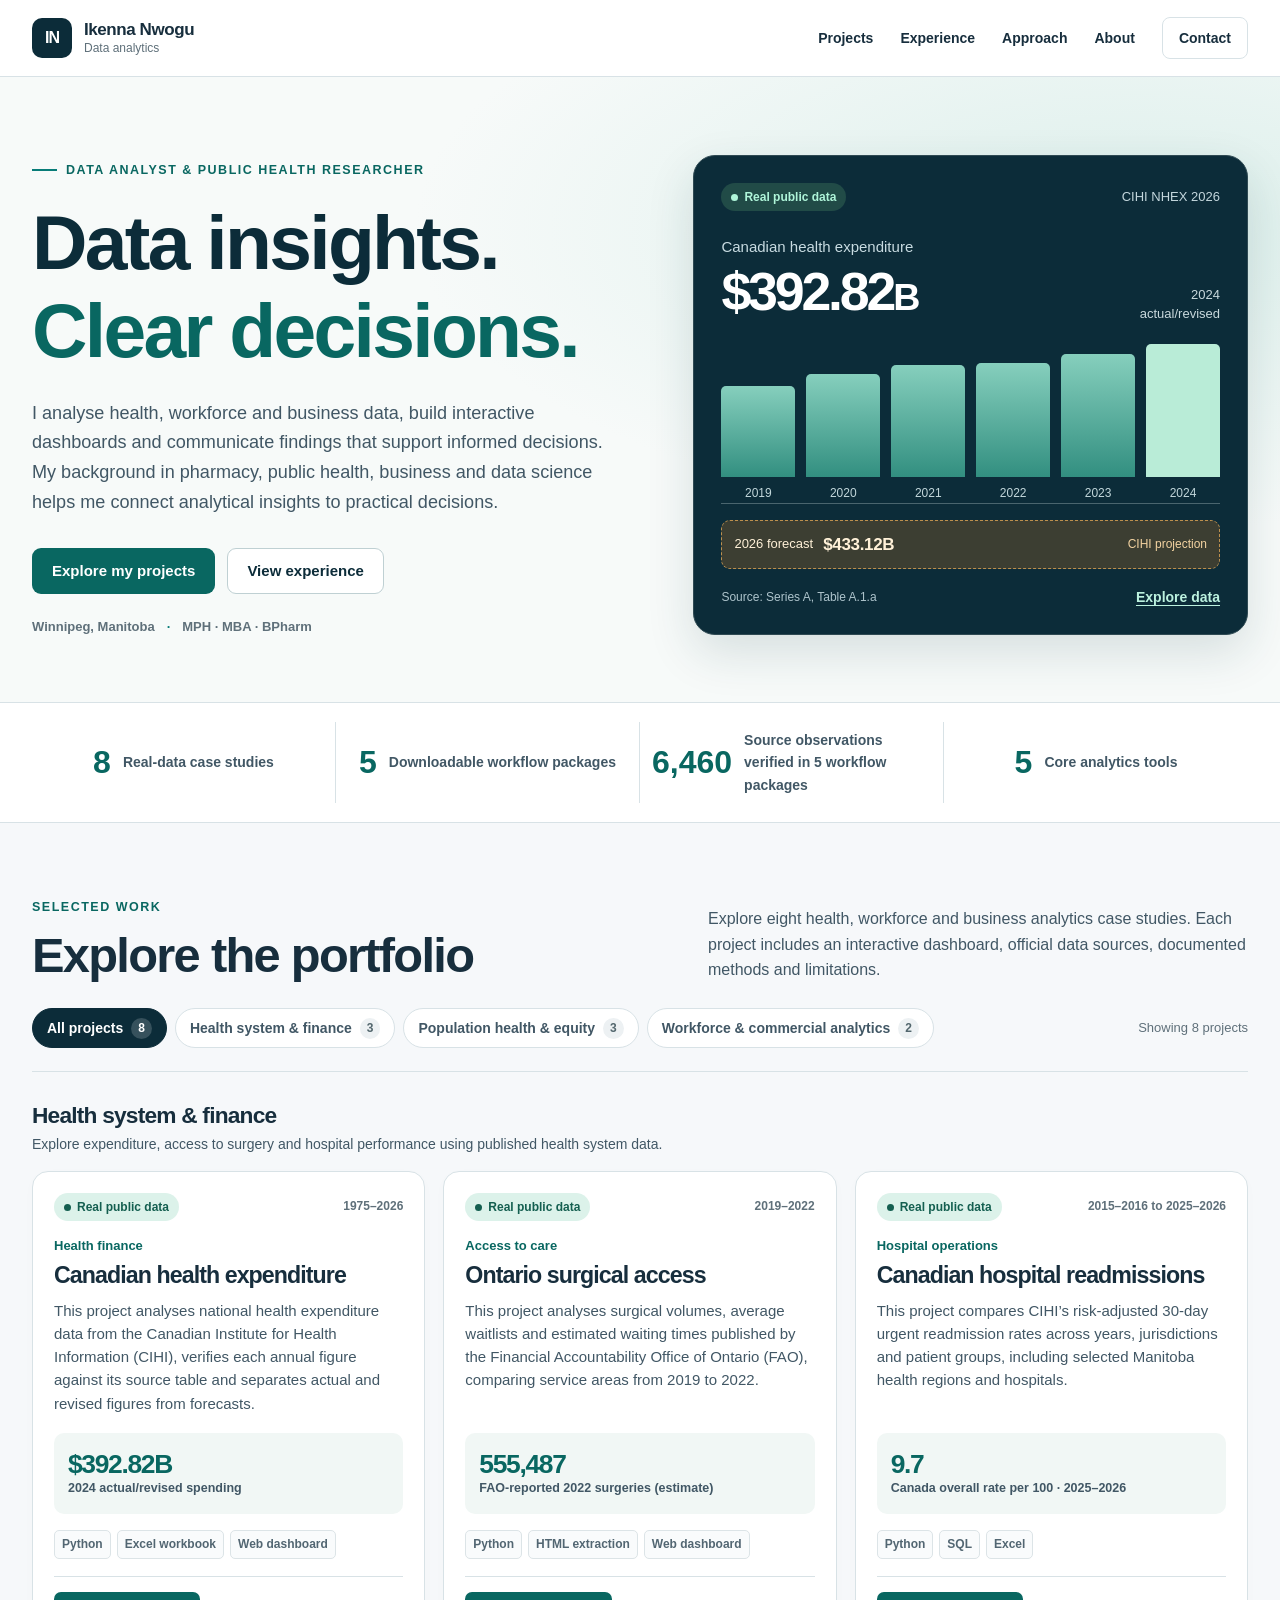
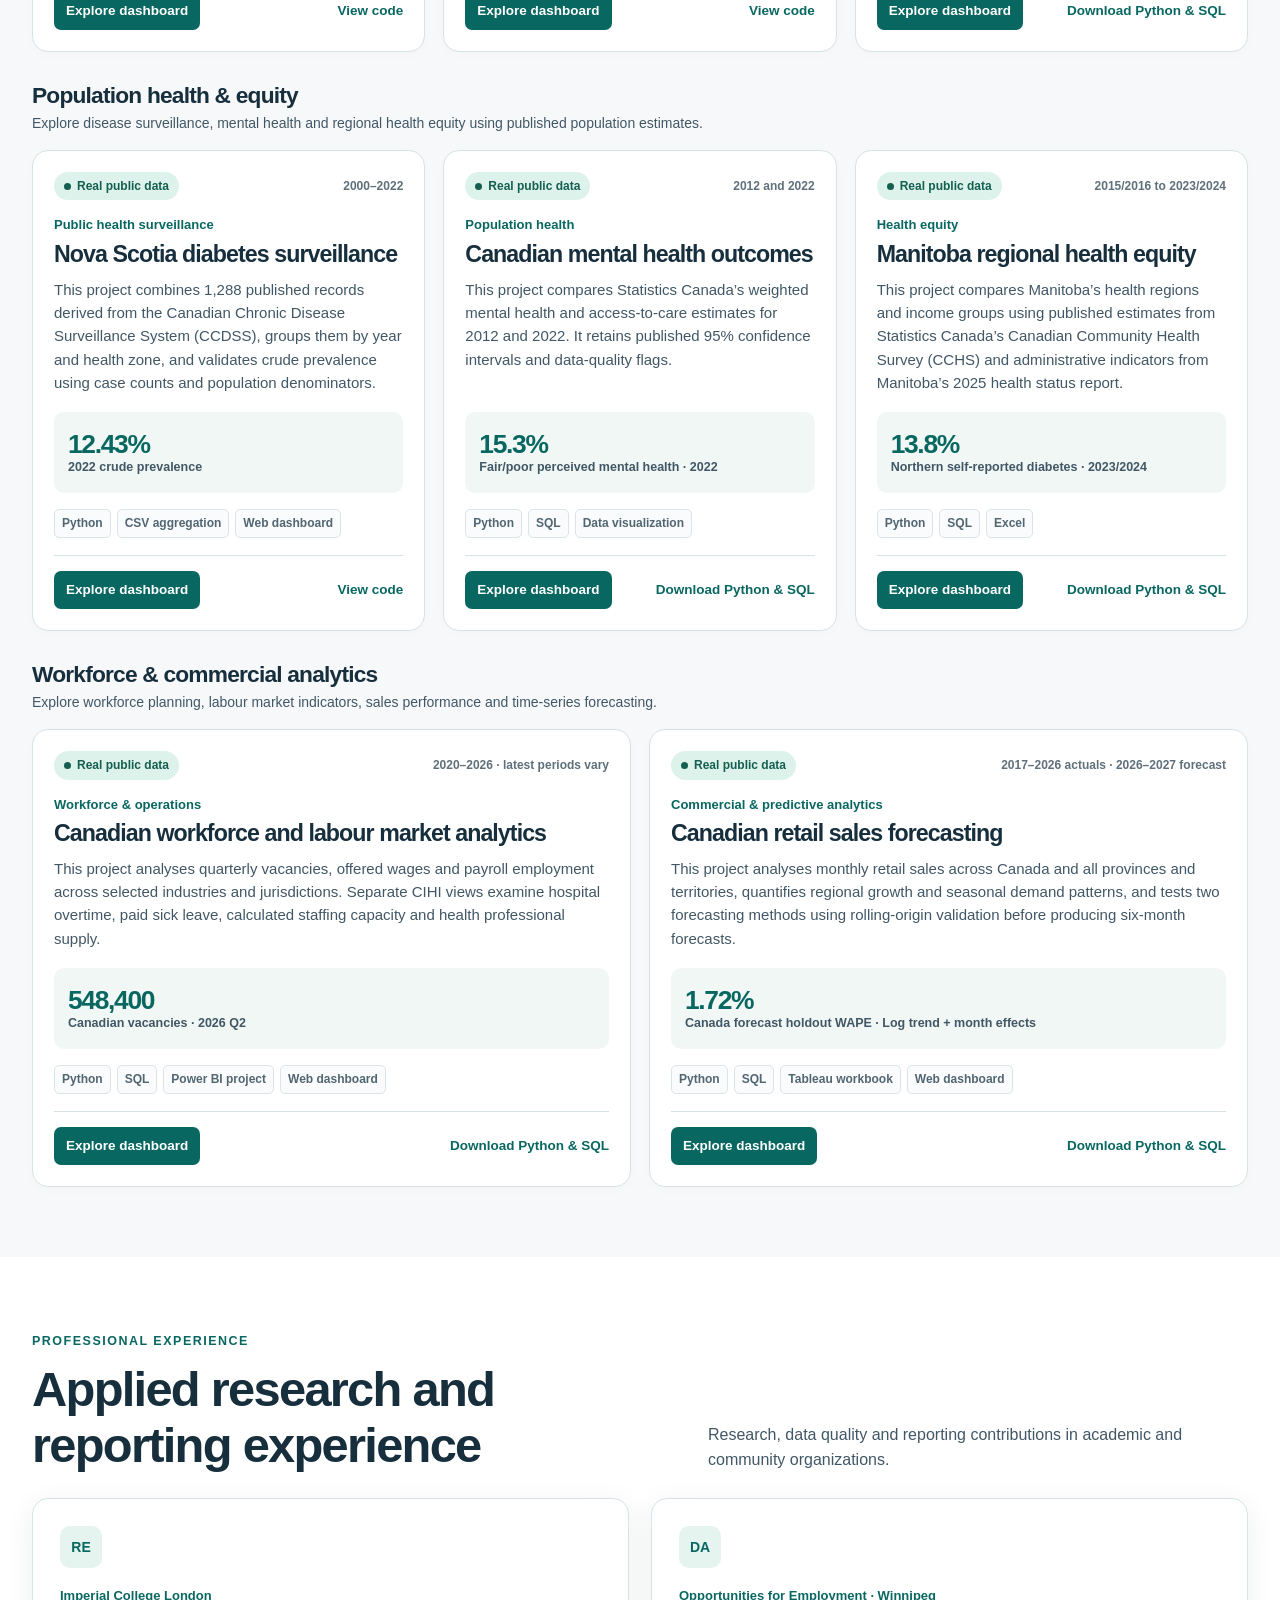
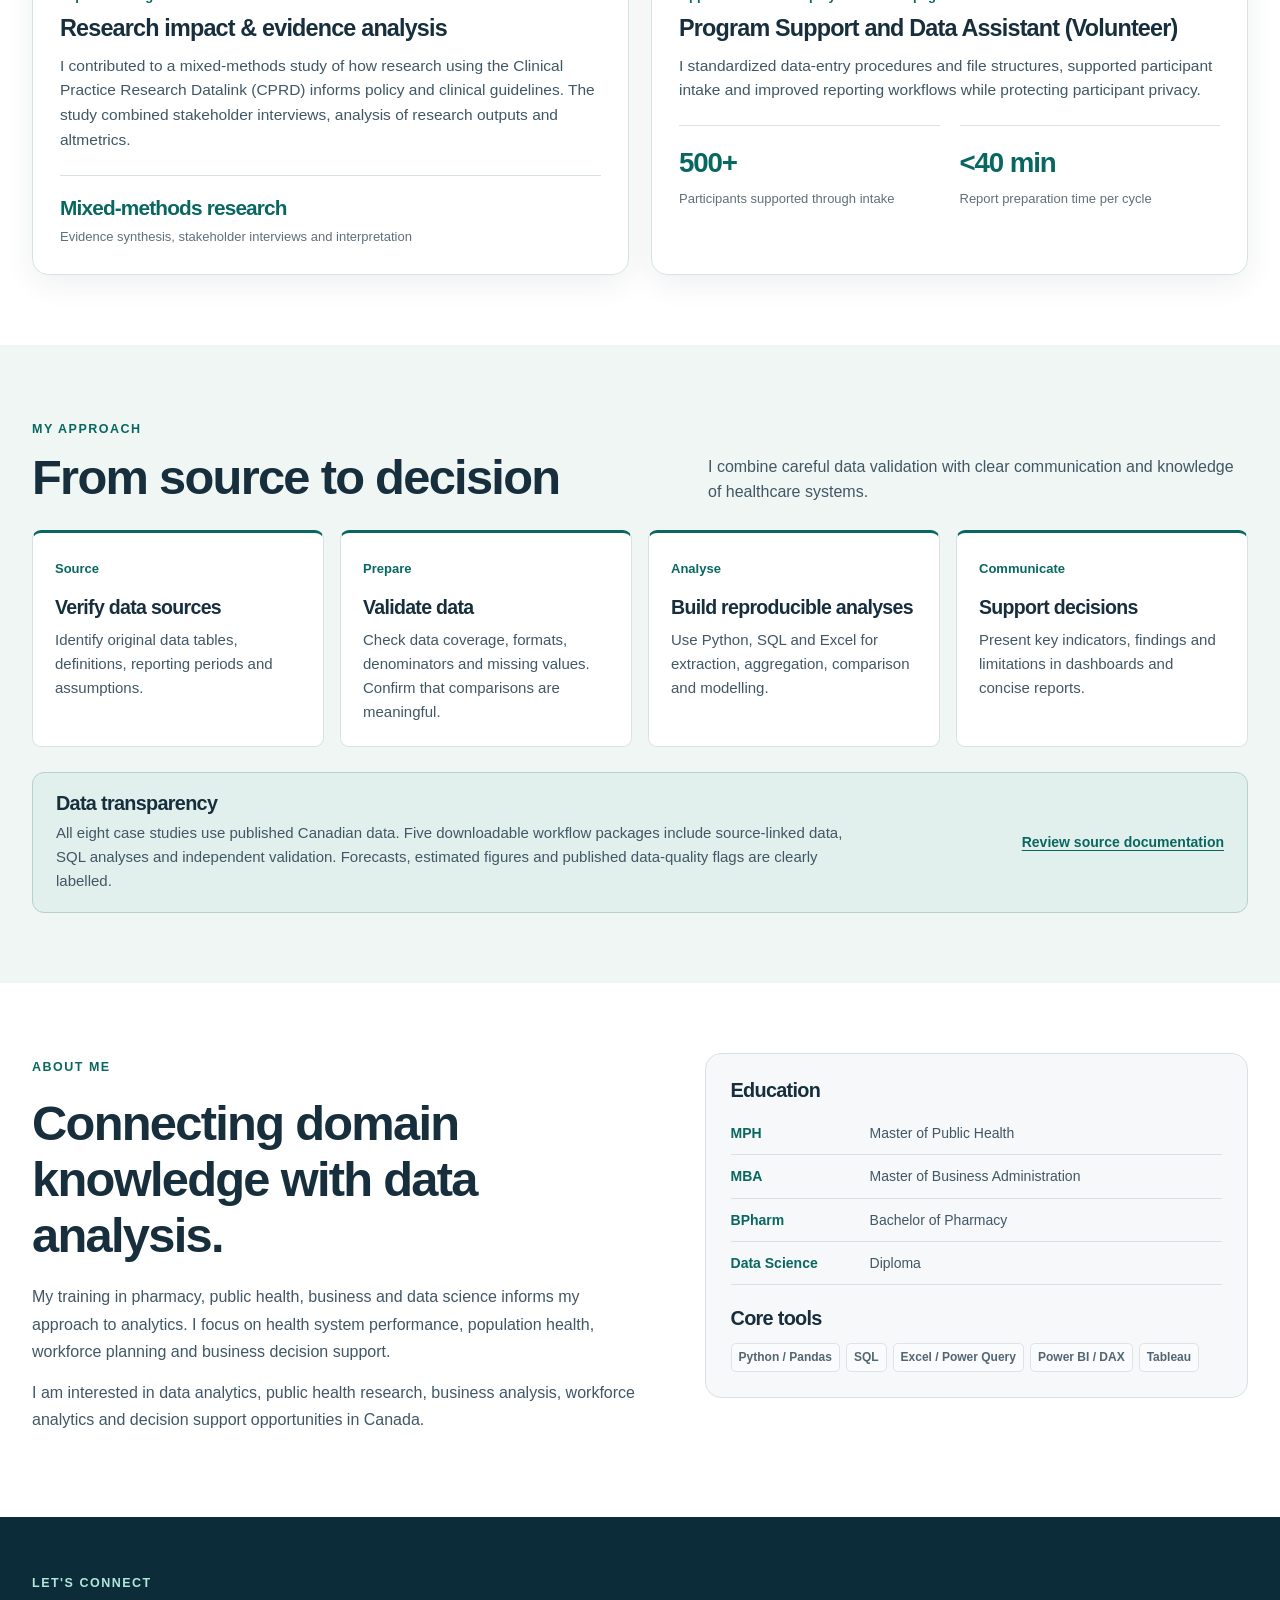
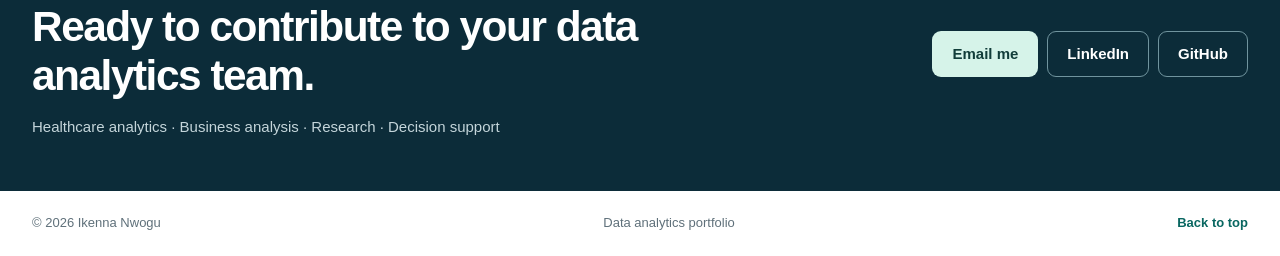
==== commit 283e608e: "Add official Canadian workforce analytics and retail sales forecasting projects" ====
--- a/index.html
+++ b/index.html
@@ -3,20 +3,21 @@
 <head>
   <meta charset="utf-8">
   <meta name="viewport" content="width=device-width, initial-scale=1">
-  <meta name="description" content="Ikenna Nwogu's healthcare data analytics portfolio. Explore six case studies built from published Canadian healthcare data.">
+  <meta name="description" content="Ikenna Nwogu’s data analytics portfolio. Explore eight case studies using published Canadian health, workforce and retail data.">
   <meta name="theme-color" content="#0c2c39">
   <meta name="robots" content="index,follow">
   <link rel="canonical" href="https://famiyke.github.io/health-data-portfolio/">
-  <title>Ikenna Nwogu | Healthcare Data Analytics</title>
+  <title>Ikenna Nwogu | Data Analytics</title>
   <link rel="stylesheet" href="assets/site.css">
   <script src="assets/projects.js" defer></script>
+  <script src="assets/expansion.js" defer></script>
   <script src="assets/site.js" defer></script>
 </head>
 <body data-page="home">
   <a href="#main" class="skip-link">Skip to content</a>
   <header class="site-header">
     <div class="shell nav">
-      <a class="brand" href="index.html" aria-label="Ikenna Nwogu, portfolio home"><span class="monogram">IN</span><span>Ikenna Nwogu<small>Healthcare analytics</small></span></a>
+      <a class="brand" href="index.html" aria-label="Ikenna Nwogu, portfolio home"><span class="monogram">IN</span><span>Ikenna Nwogu<small>Data analytics</small></span></a>
       <button class="menu-button" type="button" aria-expanded="false" aria-controls="nav-links">Menu</button>
       <nav class="nav-links" id="nav-links" aria-label="Main navigation">
         <a href="#projects">Projects</a><a href="#experience">Experience</a><a href="#approach">Approach</a><a href="#about">About</a><a class="nav-contact" href="#contact">Contact</a>
@@ -27,9 +28,9 @@
     <section class="hero">
       <div class="shell hero-grid">
         <div class="hero-content">
-          <span class="eyebrow"><span class="short-line"></span>Healthcare data &amp; research analyst</span>
-          <h1>Health data.<br><em>Clear decisions.</em></h1>
-          <p class="hero-lead">I analyse healthcare data, build interactive dashboards and communicate findings that support informed decisions. My background in pharmacy, public health, business and data science helps me interpret results in their healthcare context.</p>
+          <span class="eyebrow"><span class="short-line"></span>Data analyst &amp; public health researcher</span>
+          <h1>Data insights.<br><em>Clear decisions.</em></h1>
+          <p class="hero-lead">I analyse health, workforce and business data, build interactive dashboards and communicate findings that support informed decisions. My background in pharmacy, public health, business and data science helps me connect analytical insights to practical decisions.</p>
           <div class="actions">
             <a class="button primary" href="#projects">Explore my projects</a>
             <a class="button secondary" href="#experience">View experience</a>
@@ -46,12 +47,12 @@
       </div>
     </section>
     <section class="impact-strip" aria-label="Portfolio overview">
-      <div class="shell strip-grid"><div><strong>6</strong><span>Real-data case studies</span></div><div><strong>3</strong><span>Downloadable workflow packages</span></div><div><strong>1,455</strong><span>Source observations verified in 3 workflow packages</span></div><div><strong>5</strong><span>Core analytics tools</span></div></div>
+      <div class="shell strip-grid"><div><strong>8</strong><span>Real-data case studies</span></div><div><strong>5</strong><span>Downloadable workflow packages</span></div><div><strong>6,460</strong><span>Source observations verified in 5 workflow packages</span></div><div><strong>5</strong><span>Core analytics tools</span></div></div>
     </section>
     <section class="section project-section" id="projects">
       <div class="shell">
-        <div class="section-heading split"><div><span class="eyebrow">Selected work</span><h2>Explore the portfolio</h2></div><p>Explore six healthcare questions through interactive dashboards. Each project includes official data sources, documented methods and limitations.</p></div>
-        <div class="filter-bar" role="group" aria-label="Filter projects by focus"><button class="filter active" type="button" data-filter="all" aria-pressed="true">All projects <span>6</span></button><button class="filter" type="button" data-filter="system" aria-pressed="false">Health system &amp; finance <span>3</span></button><button class="filter" type="button" data-filter="population" aria-pressed="false">Population health &amp; equity <span>3</span></button><span id="filter-status" class="filter-status" role="status">Showing 6 projects</span></div>
+        <div class="section-heading split"><div><span class="eyebrow">Selected work</span><h2>Explore the portfolio</h2></div><p>Explore eight health, workforce and business analytics case studies. Each project includes an interactive dashboard, official data sources, documented methods and limitations.</p></div>
+        <div class="filter-bar" role="group" aria-label="Filter projects by focus"><button class="filter active" type="button" data-filter="all" aria-pressed="true">All projects <span>8</span></button><button class="filter" type="button" data-filter="system" aria-pressed="false">Health system &amp; finance <span>3</span></button><button class="filter" type="button" data-filter="population" aria-pressed="false">Population health &amp; equity <span>3</span></button><button class="filter" type="button" data-filter="business" aria-pressed="false">Workforce &amp; commercial analytics <span>2</span></button><span id="filter-status" class="filter-status" role="status">Showing 8 projects</span></div>
         <div id="project-groups"></div>
       </div>
     </section>
@@ -81,19 +82,19 @@
           <article><span class="step">Analyse</span><h3>Build reproducible analyses</h3><p>Use Python, SQL and Excel for extraction, aggregation, comparison and modelling.</p></article>
           <article><span class="step">Communicate</span><h3>Support decisions</h3><p>Present key indicators, findings and limitations in dashboards and concise reports.</p></article>
         </div>
-        <div class="transparency"><div><h3>Data transparency</h3><p>All six case studies use published Canadian data. Three downloadable workflow packages include source-linked data, SQL analyses and independent validation. Forecasts, estimated figures and published data-quality flags are clearly labelled.</p></div><a class="text-link" href="resources/index.html">Review source documentation</a></div>
+        <div class="transparency"><div><h3>Data transparency</h3><p>All eight case studies use published Canadian data. Five downloadable workflow packages include source-linked data, SQL analyses and independent validation. Forecasts, estimated figures and published data-quality flags are clearly labelled.</p></div><a class="text-link" href="resources/index.html">Review source documentation</a></div>
       </div>
     </section>
     <section class="section about" id="about">
       <div class="shell about-grid">
-        <div><span class="eyebrow">About me</span><h2>Connecting healthcare knowledge with data analysis.</h2><p>My training in pharmacy, public health, business and data science informs my approach to healthcare analysis. I focus on health system performance, population health and resource allocation.</p><p>I am interested in healthcare analytics, public health research, decision support and business analysis opportunities in Canada.</p></div>
+        <div><span class="eyebrow">About me</span><h2>Connecting domain knowledge with data analysis.</h2><p>My training in pharmacy, public health, business and data science informs my approach to analytics. I focus on health system performance, population health, workforce planning and business decision support.</p><p>I am interested in data analytics, public health research, business analysis, workforce analytics and decision support opportunities in Canada.</p></div>
         <div class="credentials"><h3>Education</h3><dl><div><dt>MPH</dt><dd>Master of Public Health</dd></div><div><dt>MBA</dt><dd>Master of Business Administration</dd></div><div><dt>BPharm</dt><dd>Bachelor of Pharmacy</dd></div><div><dt>Data Science</dt><dd>Diploma</dd></div></dl><h3>Core tools</h3><div class="tags"><span>Python / Pandas</span><span>SQL</span><span>Excel / Power Query</span><span>Power BI / DAX</span><span>Tableau</span></div></div>
       </div>
     </section>
     <section class="contact" id="contact">
-      <div class="shell contact-grid"><div><span class="eyebrow">Let's connect</span><h2>Ready to contribute to your health data team.</h2><p>Healthcare analytics · Public health · Research · Decision support</p></div><div class="contact-actions"><a class="button light" href="mailto:ikennanwogu3@gmail.com">Email me</a><a class="button outline-light" href="https://ca.linkedin.com/in/ikennanwogu" target="_blank" rel="noopener noreferrer">LinkedIn</a><a class="button outline-light" href="https://github.com/Famiyke" target="_blank" rel="noopener noreferrer">GitHub</a></div></div>
+      <div class="shell contact-grid"><div><span class="eyebrow">Let's connect</span><h2>Ready to contribute to your data analytics team.</h2><p>Healthcare analytics · Business analysis · Research · Decision support</p></div><div class="contact-actions"><a class="button light" href="mailto:ikennanwogu3@gmail.com">Email me</a><a class="button outline-light" href="https://ca.linkedin.com/in/ikennanwogu" target="_blank" rel="noopener noreferrer">LinkedIn</a><a class="button outline-light" href="https://github.com/Famiyke" target="_blank" rel="noopener noreferrer">GitHub</a></div></div>
     </section>
   </main>
-  <footer><div class="shell footer-inner"><span>© 2026 Ikenna Nwogu</span><span>Healthcare analytics portfolio</span><a href="#main">Back to top</a></div></footer>
+  <footer><div class="shell footer-inner"><span>© 2026 Ikenna Nwogu</span><span>Data analytics portfolio</span><a href="#main">Back to top</a></div></footer>
 </body>
 </html>
--- a/assets/site.css
+++ b/assets/site.css
@@ -12,3 +12,5 @@
 @media(max-width:470px){.line-chart .axis-label{font-size:11px}}
 .findings-panel{border-left:3px solid var(--teal)}.findings-panel ul{padding-left:19px;margin:0}.findings-panel li{margin-bottom:12px;line-height:1.55}.findings-panel li:last-child{margin-bottom:0}.ci-range{position:absolute;top:7px;height:6px;border-inline:1.5px solid #0c2c39;border-block:0;z-index:1}.ci-range:before{content:"";position:absolute;height:1.5px;background:#0c2c39;top:2px;left:0;width:100%}.confidence-key{position:relative;background:#0c2c39!important;width:18px!important;height:1.5px!important;border-radius:0!important}.confidence-key:before,.confidence-key:after{content:"";position:absolute;height:6px;width:1.5px;background:#0c2c39;top:-2px}.confidence-key:before{left:0}.confidence-key:after{right:0}.line-ci{fill:none;stroke:#294754;stroke-width:1.3}.caution-fill{background:#b88737!important}.caution-key{background:#b88737!important}.status-caution{color:#835208;font-weight:700}.status-withheld{color:#687983;font-style:italic}.table-source-link{color:var(--teal-dark);text-decoration:underline;text-underline-offset:2px;overflow-wrap:anywhere}.table-source-link:hover{color:var(--navy)}.table-scroll th,.table-scroll td{vertical-align:top}.table-scroll th:nth-child(3),.table-scroll td:nth-child(3){min-width:72px}.resource-page{padding:45px 0 60px;background:var(--paper);min-height:70vh}.resource-page h1{font-size:clamp(2rem,4vw,3.2rem);margin:12px 0 20px}.resource-page h2{font-size:1.5rem;margin:24px 0 10px}.resource-page h3{font-size:1.15rem;margin:18px 0 8px}.resource-page p,.resource-page li{max-width:880px;line-height:1.65}.resource-page ul,.resource-page ol{padding-left:24px}.resource-content{padding:27px;border:1px solid var(--line);border-radius:14px;background:white}.resource-content a:not(.button){color:var(--teal-dark);text-decoration:underline;text-underline-offset:3px;overflow-wrap:anywhere}.resource-content .button{margin-right:9px;margin-block:6px}.resource-content code{overflow-wrap:anywhere}.resource-content .card-actions{justify-content:flex-start}.resource-grid{display:grid;grid-template-columns:repeat(3,minmax(0,1fr));gap:16px;margin-top:18px}.resource-grid article{border:1px solid var(--line);border-radius:12px;padding:17px;background:white}.resource-grid h3{margin-top:0}.resource-page .shell{max-width:1000px}@media(max-width:700px){.resource-grid{grid-template-columns:1fr}.resource-content{padding:18px}.ci-range{top:5px}}
 .resource-content,.resource-content li,.resource-content small{overflow-wrap:anywhere;min-width:0}.resource-content .card-actions a,.resource-content .card-actions a:first-child{color:var(--teal-dark);background:transparent;padding:0;border-radius:0;text-decoration:underline;text-underline-offset:3px}.resource-content .card-actions a:hover,.resource-content .card-actions a:first-child:hover{background:transparent;color:var(--navy)}.resource-content .button{max-width:100%;white-space:normal;text-align:left}.table-scroll .confidence-cell{white-space:nowrap}
+
+.data-group[data-group="business"] .project-grid{grid-template-columns:repeat(2,minmax(0,1fr))}.negative-fill{background:#a85f28}.zero-line{position:absolute;top:0;bottom:0;width:1px;background:#66818a}.bar-value{overflow-wrap:anywhere}@media(max-width:470px){.data-group[data-group="business"] .project-grid{grid-template-columns:1fr}}
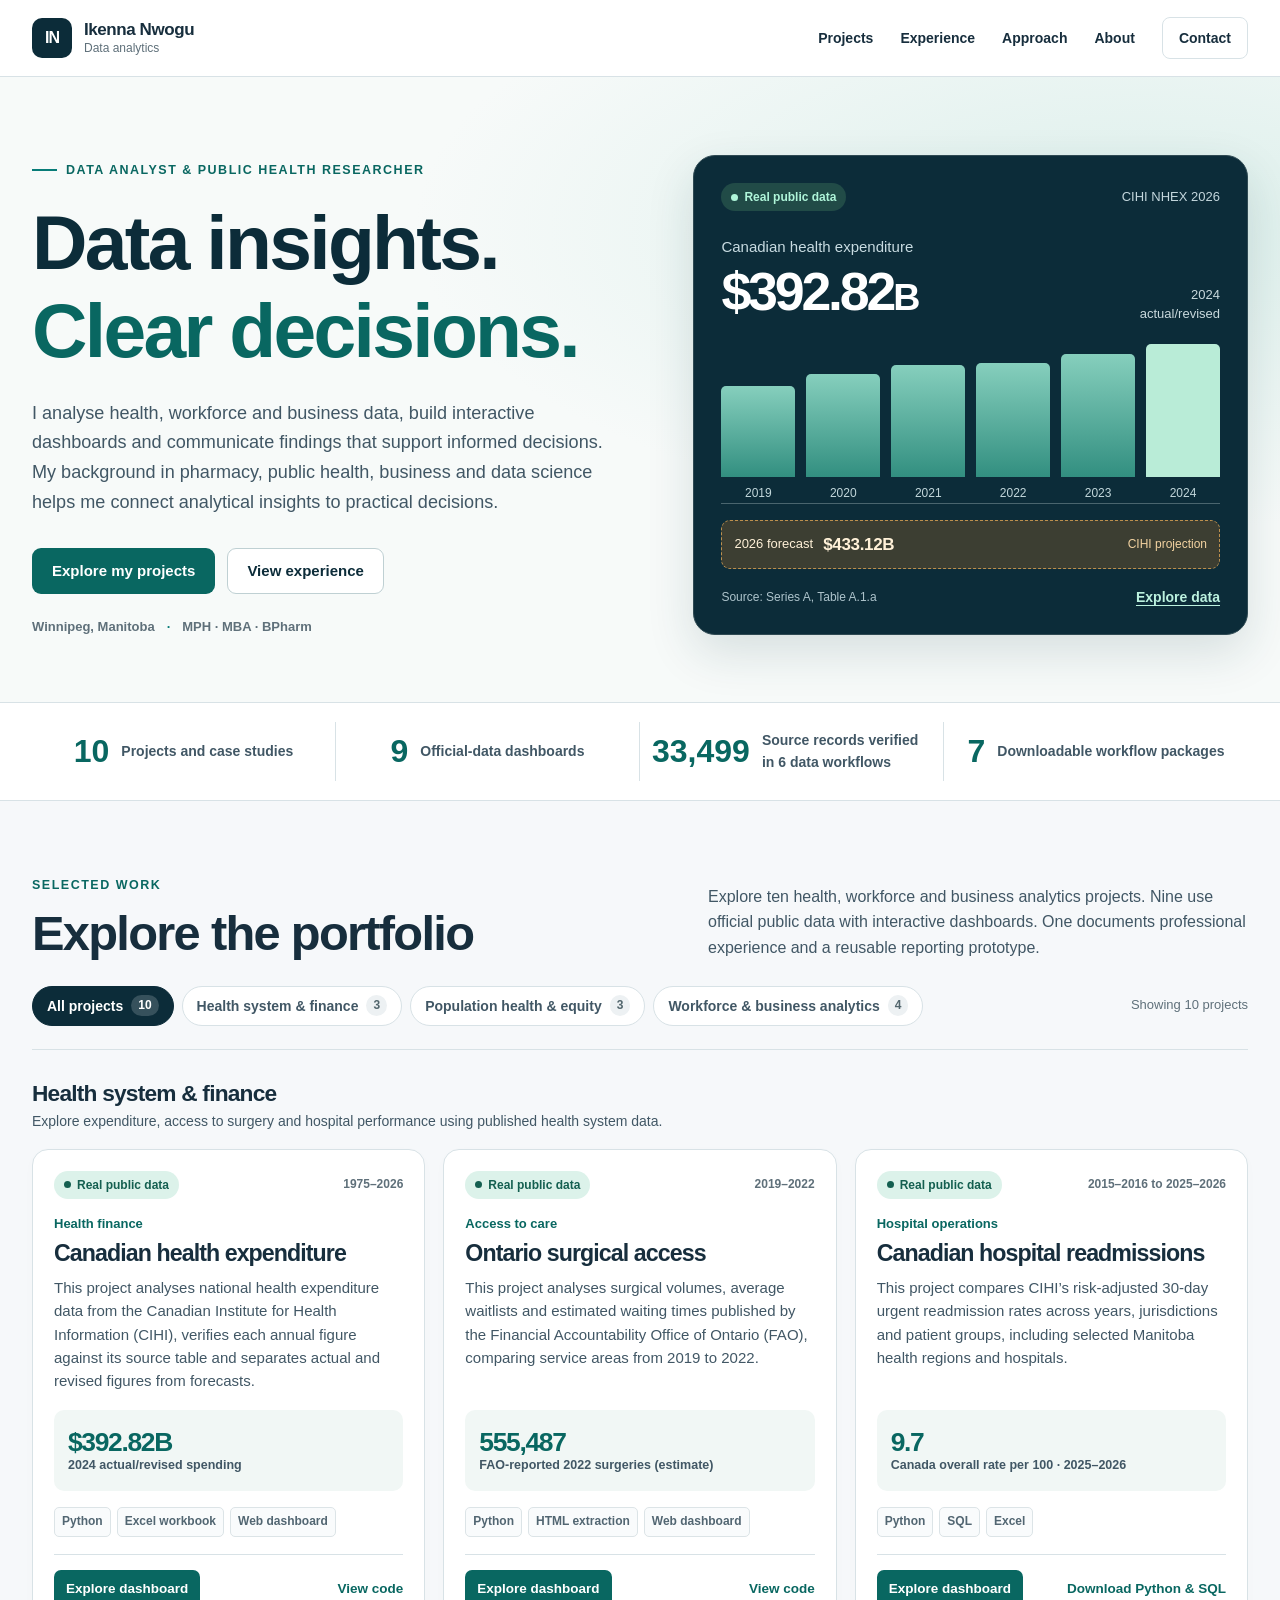
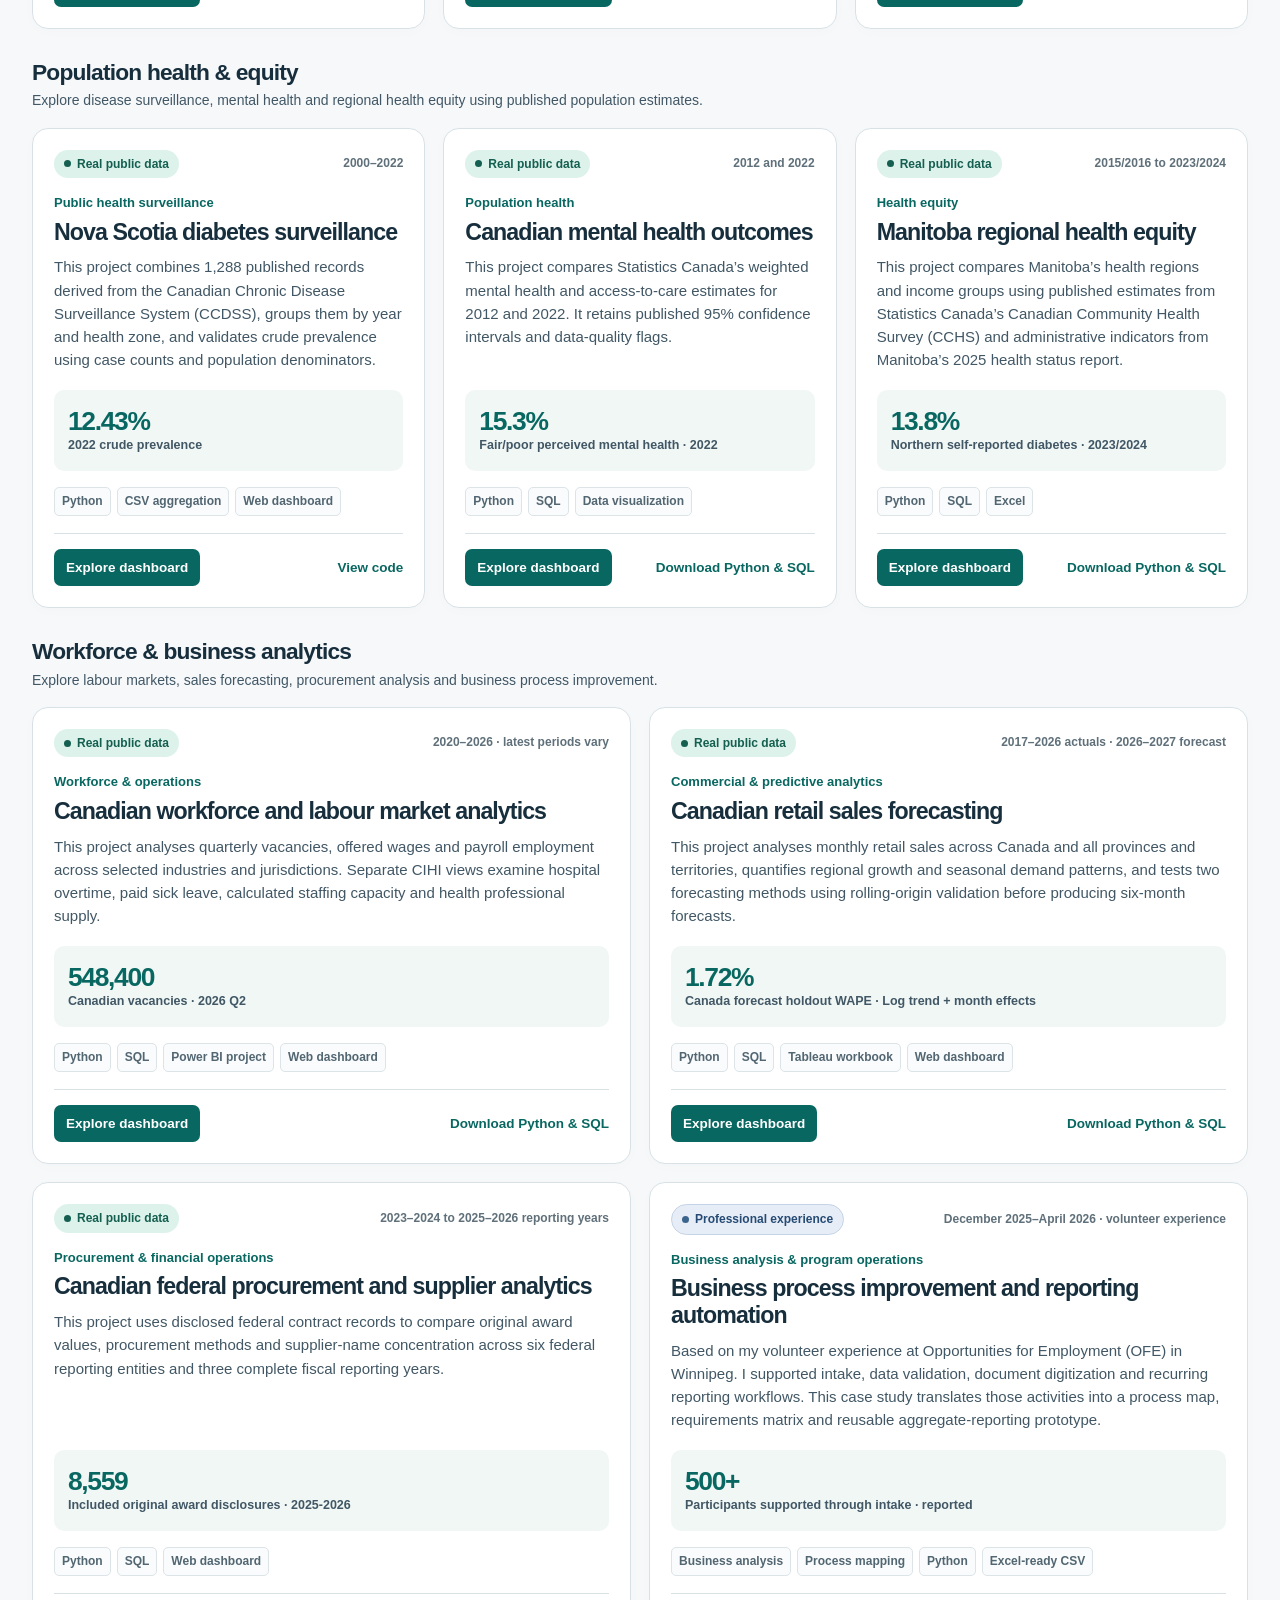
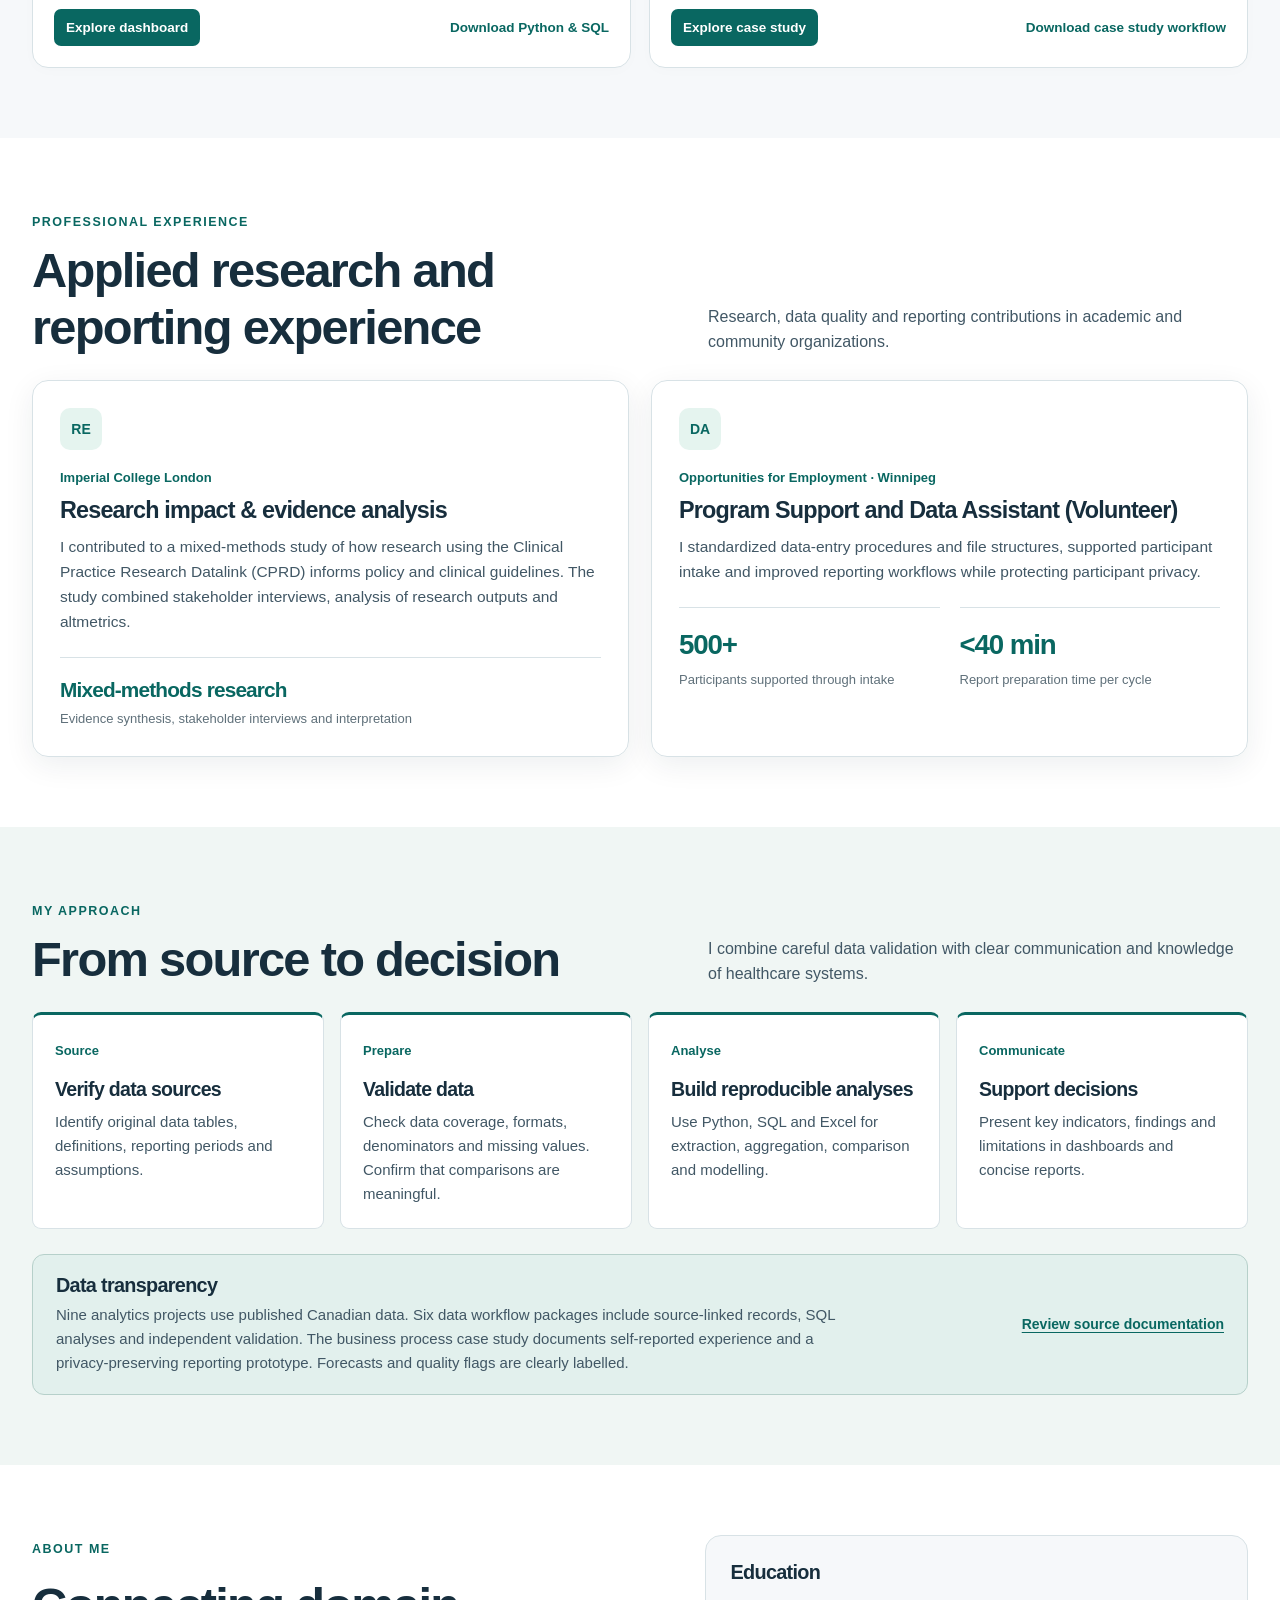
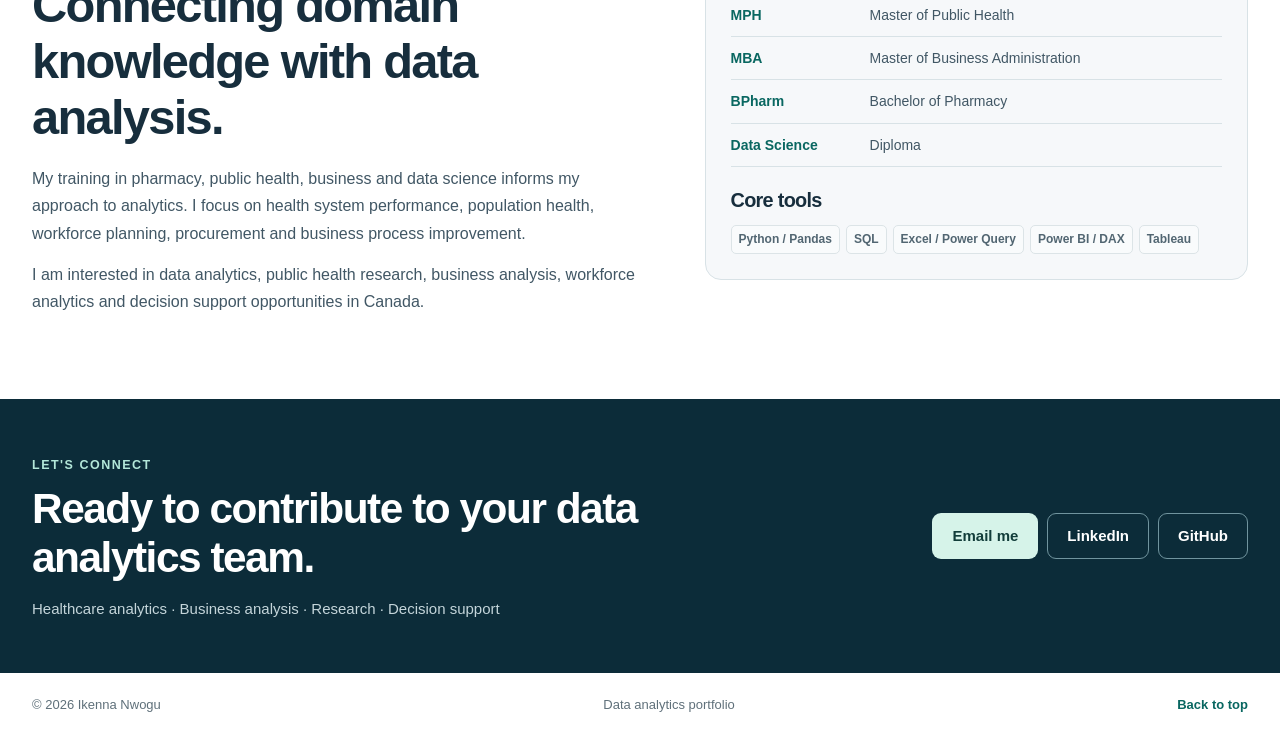
==== commit adf6cb96: "Add federal procurement analysis and business process improvement case study" ====
--- a/index.html
+++ b/index.html
@@ -3,7 +3,7 @@
 <head>
   <meta charset="utf-8">
   <meta name="viewport" content="width=device-width, initial-scale=1">
-  <meta name="description" content="Ikenna Nwogu’s data analytics portfolio. Explore eight case studies using published Canadian health, workforce and retail data.">
+  <meta name="description" content="Ikenna Nwogu’s data analytics portfolio. Explore ten official-data analytics and professional experience case studies.">
   <meta name="theme-color" content="#0c2c39">
   <meta name="robots" content="index,follow">
   <link rel="canonical" href="https://famiyke.github.io/health-data-portfolio/">
@@ -11,6 +11,7 @@
   <link rel="stylesheet" href="assets/site.css">
   <script src="assets/projects.js" defer></script>
   <script src="assets/expansion.js" defer></script>
+  <script src="assets/portfolio-additions.js" defer></script>
   <script src="assets/site.js" defer></script>
 </head>
 <body data-page="home">
@@ -47,12 +48,12 @@
       </div>
     </section>
     <section class="impact-strip" aria-label="Portfolio overview">
-      <div class="shell strip-grid"><div><strong>8</strong><span>Real-data case studies</span></div><div><strong>5</strong><span>Downloadable workflow packages</span></div><div><strong>6,460</strong><span>Source observations verified in 5 workflow packages</span></div><div><strong>5</strong><span>Core analytics tools</span></div></div>
+      <div class="shell strip-grid"><div><strong>10</strong><span>Projects and case studies</span></div><div><strong>9</strong><span>Official-data dashboards</span></div><div><strong>33,499</strong><span>Source records verified in 6 data workflows</span></div><div><strong>7</strong><span>Downloadable workflow packages</span></div></div>
     </section>
     <section class="section project-section" id="projects">
       <div class="shell">
-        <div class="section-heading split"><div><span class="eyebrow">Selected work</span><h2>Explore the portfolio</h2></div><p>Explore eight health, workforce and business analytics case studies. Each project includes an interactive dashboard, official data sources, documented methods and limitations.</p></div>
-        <div class="filter-bar" role="group" aria-label="Filter projects by focus"><button class="filter active" type="button" data-filter="all" aria-pressed="true">All projects <span>8</span></button><button class="filter" type="button" data-filter="system" aria-pressed="false">Health system &amp; finance <span>3</span></button><button class="filter" type="button" data-filter="population" aria-pressed="false">Population health &amp; equity <span>3</span></button><button class="filter" type="button" data-filter="business" aria-pressed="false">Workforce &amp; commercial analytics <span>2</span></button><span id="filter-status" class="filter-status" role="status">Showing 8 projects</span></div>
+        <div class="section-heading split"><div><span class="eyebrow">Selected work</span><h2>Explore the portfolio</h2></div><p>Explore ten health, workforce and business analytics projects. Nine use official public data with interactive dashboards. One documents professional experience and a reusable reporting prototype.</p></div>
+        <div class="filter-bar" role="group" aria-label="Filter projects by focus"><button class="filter active" type="button" data-filter="all" aria-pressed="true">All projects <span>10</span></button><button class="filter" type="button" data-filter="system" aria-pressed="false">Health system &amp; finance <span>3</span></button><button class="filter" type="button" data-filter="population" aria-pressed="false">Population health &amp; equity <span>3</span></button><button class="filter" type="button" data-filter="business" aria-pressed="false">Workforce &amp; business analytics <span>4</span></button><span id="filter-status" class="filter-status" role="status">Showing 10 projects</span></div>
         <div id="project-groups"></div>
       </div>
     </section>
@@ -82,12 +83,12 @@
           <article><span class="step">Analyse</span><h3>Build reproducible analyses</h3><p>Use Python, SQL and Excel for extraction, aggregation, comparison and modelling.</p></article>
           <article><span class="step">Communicate</span><h3>Support decisions</h3><p>Present key indicators, findings and limitations in dashboards and concise reports.</p></article>
         </div>
-        <div class="transparency"><div><h3>Data transparency</h3><p>All eight case studies use published Canadian data. Five downloadable workflow packages include source-linked data, SQL analyses and independent validation. Forecasts, estimated figures and published data-quality flags are clearly labelled.</p></div><a class="text-link" href="resources/index.html">Review source documentation</a></div>
+        <div class="transparency"><div><h3>Data transparency</h3><p>Nine analytics projects use published Canadian data. Six data workflow packages include source-linked records, SQL analyses and independent validation. The business process case study documents self-reported experience and a privacy-preserving reporting prototype. Forecasts and quality flags are clearly labelled.</p></div><a class="text-link" href="resources/index.html">Review source documentation</a></div>
       </div>
     </section>
     <section class="section about" id="about">
       <div class="shell about-grid">
-        <div><span class="eyebrow">About me</span><h2>Connecting domain knowledge with data analysis.</h2><p>My training in pharmacy, public health, business and data science informs my approach to analytics. I focus on health system performance, population health, workforce planning and business decision support.</p><p>I am interested in data analytics, public health research, business analysis, workforce analytics and decision support opportunities in Canada.</p></div>
+        <div><span class="eyebrow">About me</span><h2>Connecting domain knowledge with data analysis.</h2><p>My training in pharmacy, public health, business and data science informs my approach to analytics. I focus on health system performance, population health, workforce planning, procurement and business process improvement.</p><p>I am interested in data analytics, public health research, business analysis, workforce analytics and decision support opportunities in Canada.</p></div>
         <div class="credentials"><h3>Education</h3><dl><div><dt>MPH</dt><dd>Master of Public Health</dd></div><div><dt>MBA</dt><dd>Master of Business Administration</dd></div><div><dt>BPharm</dt><dd>Bachelor of Pharmacy</dd></div><div><dt>Data Science</dt><dd>Diploma</dd></div></dl><h3>Core tools</h3><div class="tags"><span>Python / Pandas</span><span>SQL</span><span>Excel / Power Query</span><span>Power BI / DAX</span><span>Tableau</span></div></div>
       </div>
     </section>
--- a/assets/site.css
+++ b/assets/site.css
@@ -14,3 +14,5 @@
 .resource-content,.resource-content li,.resource-content small{overflow-wrap:anywhere;min-width:0}.resource-content .card-actions a,.resource-content .card-actions a:first-child{color:var(--teal-dark);background:transparent;padding:0;border-radius:0;text-decoration:underline;text-underline-offset:3px}.resource-content .card-actions a:hover,.resource-content .card-actions a:first-child:hover{background:transparent;color:var(--navy)}.resource-content .button{max-width:100%;white-space:normal;text-align:left}.table-scroll .confidence-cell{white-space:nowrap}
 
 .data-group[data-group="business"] .project-grid{grid-template-columns:repeat(2,minmax(0,1fr))}.negative-fill{background:#a85f28}.zero-line{position:absolute;top:0;bottom:0;width:1px;background:#66818a}.bar-value{overflow-wrap:anywhere}@media(max-width:470px){.data-group[data-group="business"] .project-grid{grid-template-columns:1fr}}
+
+.badge.experience{background:#e7edf6;color:#254b75;border:1px solid #c5d3e7}.badge.experience .badge-dot{background:#3b648c}.data-status.experience{background:#eff4fa;border-left-color:#3b648c}.process-steps{display:grid;grid-template-columns:repeat(5,minmax(0,1fr));gap:8px;margin:20px 0}.process-step{border:1px solid var(--line);background:#f6f9f9;border-radius:9px;color:var(--ink);padding:12px 9px;min-width:0;text-align:left;cursor:pointer;display:flex;flex-direction:column;gap:9px;font:inherit}.process-step span{color:var(--teal-dark);font-weight:750}.process-step strong{font-size:14px;overflow-wrap:anywhere}.process-step[aria-pressed="true"]{background:var(--teal-dark);color:white;border-color:var(--teal-dark)}.process-step[aria-pressed="true"] span{color:white}.process-detail{border:1px solid var(--line);border-radius:9px;background:#f8fbfa;padding:17px}.process-detail h3{margin:0 0 15px}.process-facts{display:grid;grid-template-columns:1fr 1fr;gap:15px}.process-facts strong{font-size:13px;color:var(--teal-dark)}.process-facts p{margin:4px 0 0;line-height:1.45}.table-panel table th,.table-panel table td{overflow-wrap:anywhere}@media(max-width:760px){.process-steps{grid-template-columns:repeat(2,minmax(0,1fr))}.process-facts{grid-template-columns:1fr}}
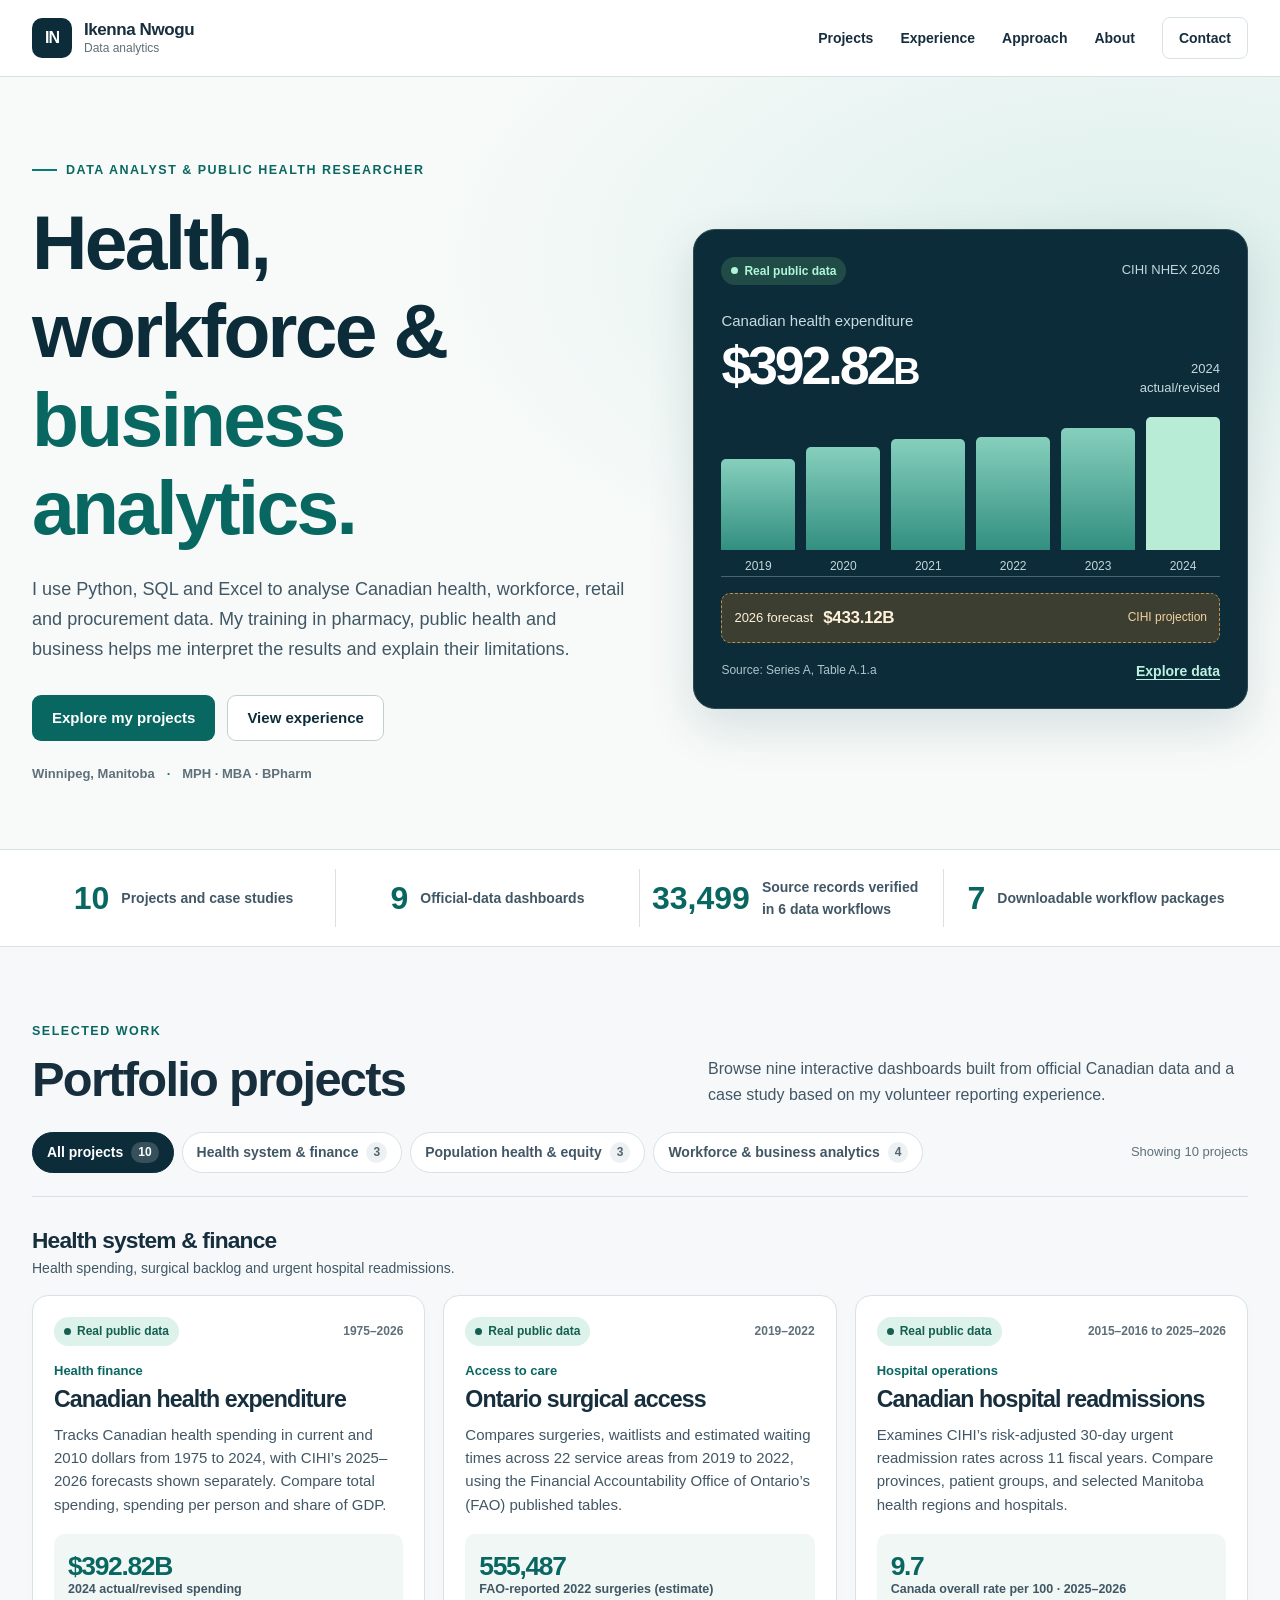
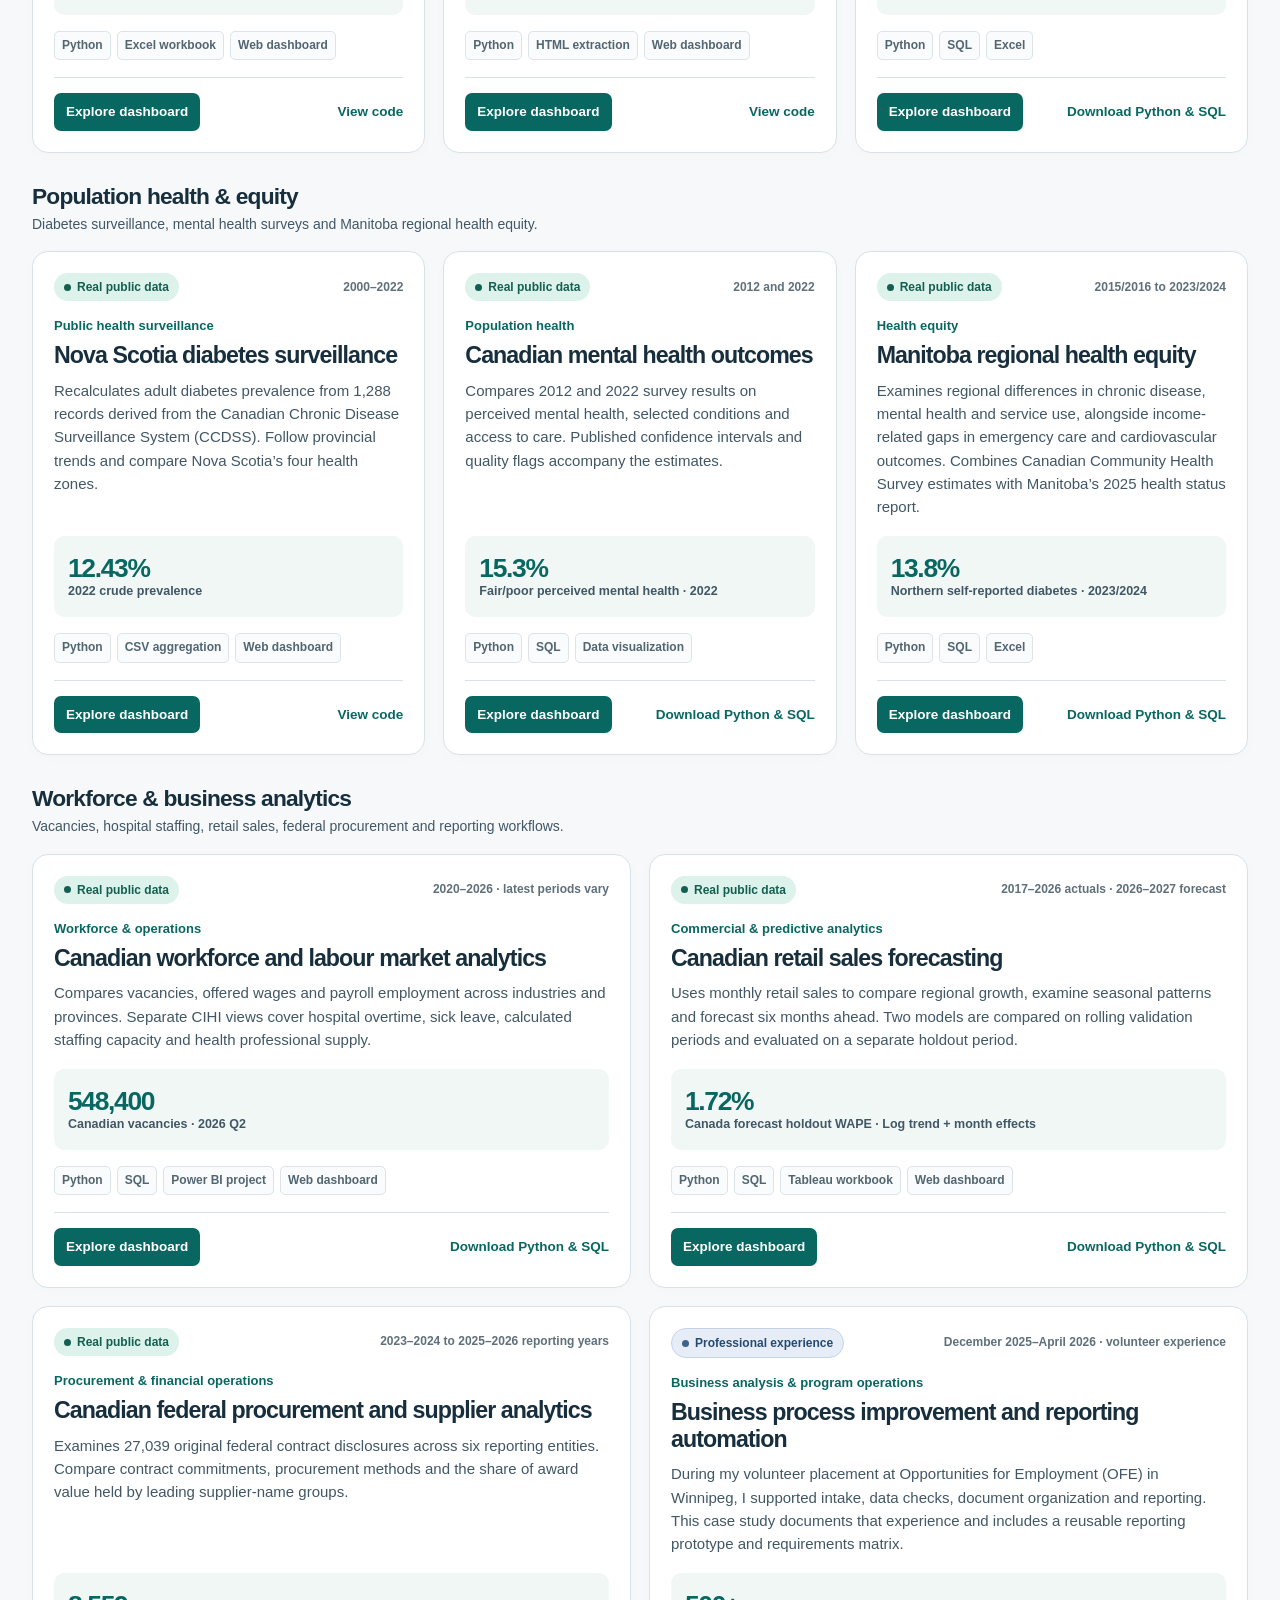
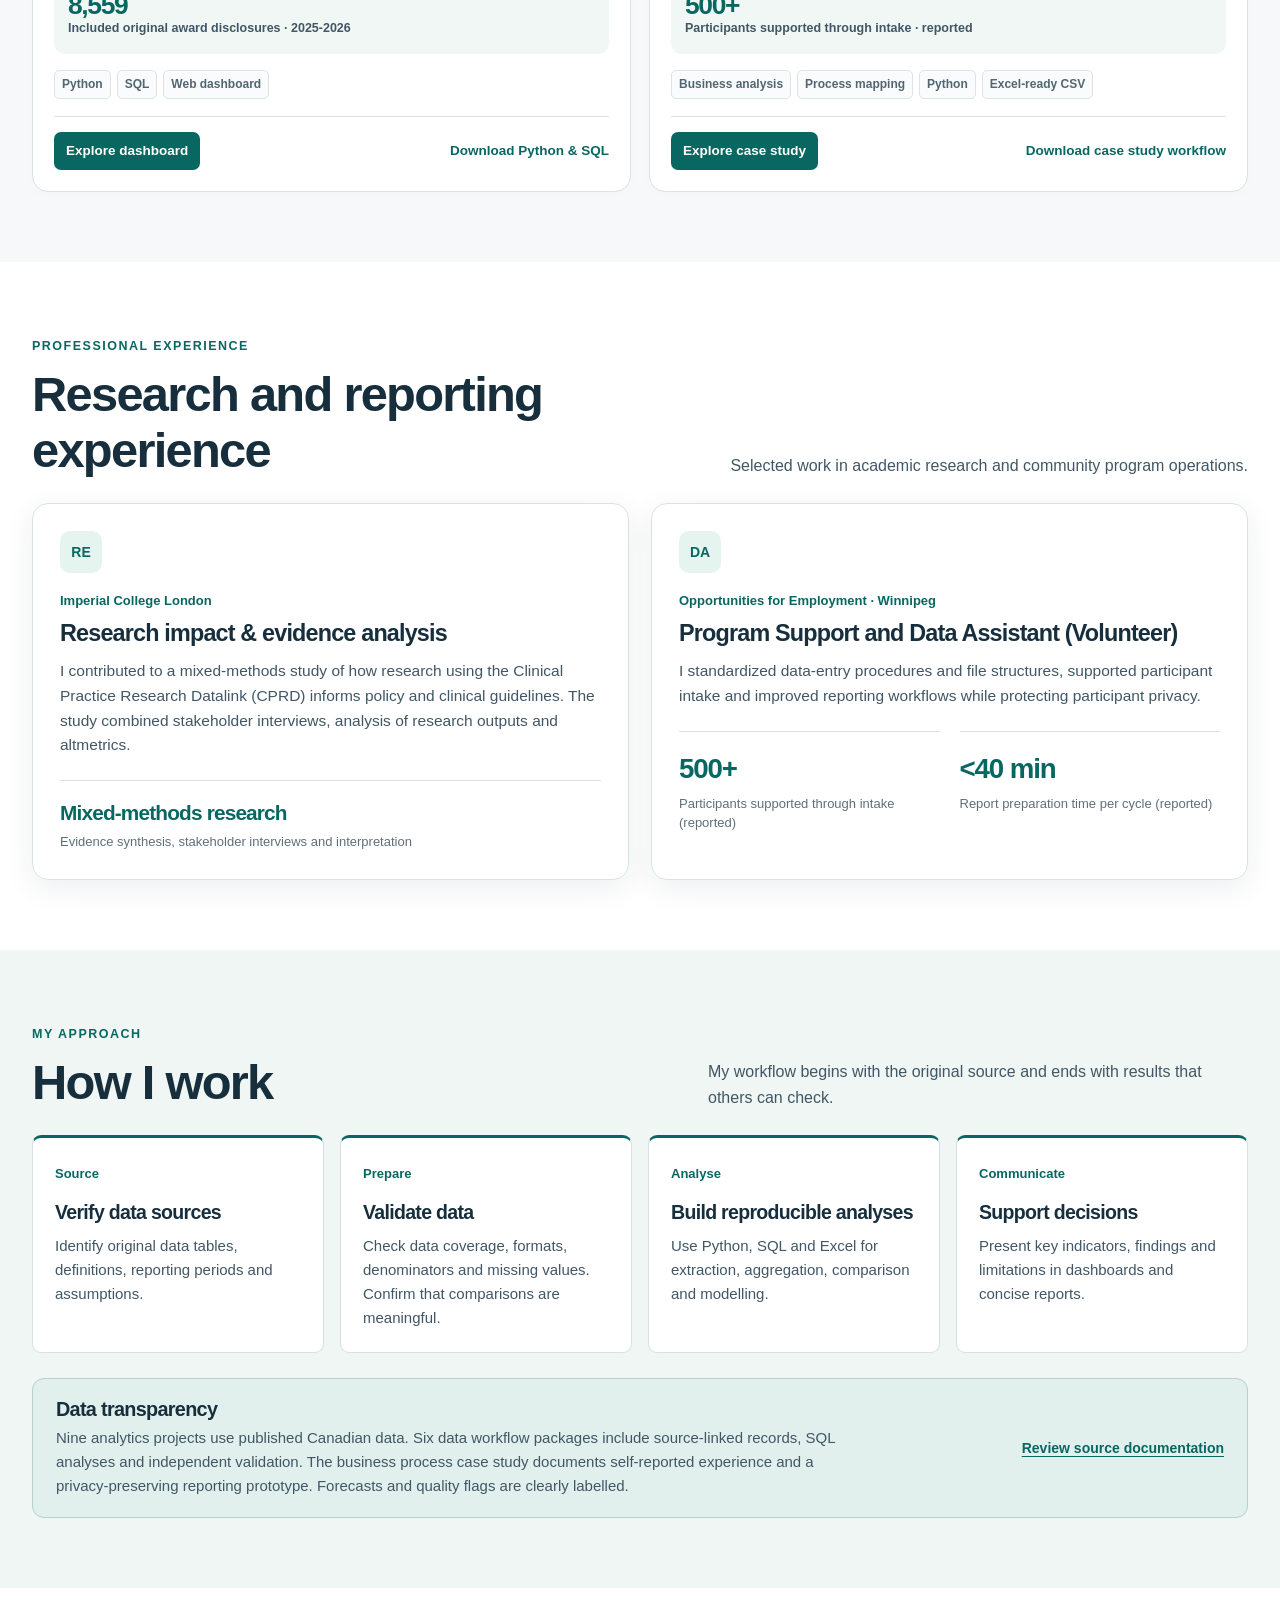
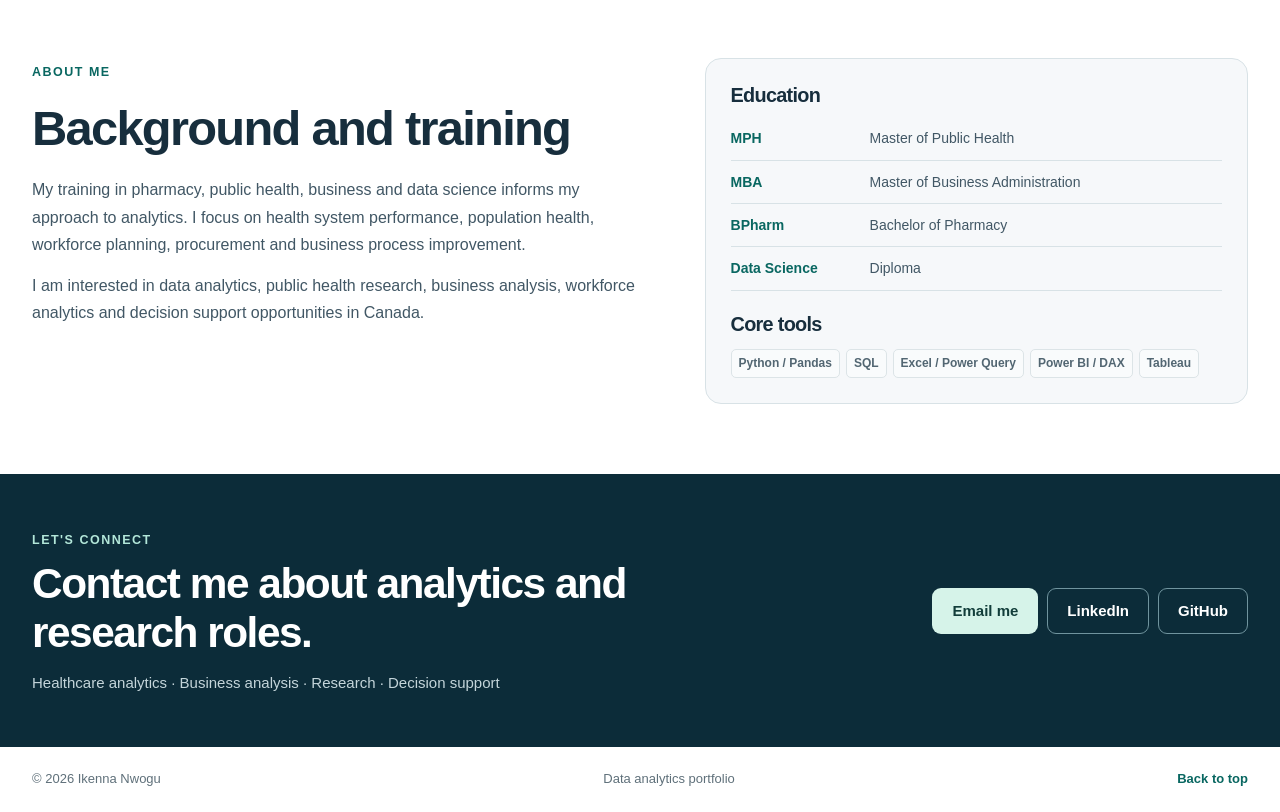
==== commit 12d647ee: "Audit all ten projects, refine portfolio copy and strengthen dashboard validation" ====
--- a/index.html
+++ b/index.html
@@ -3,7 +3,7 @@
 <head>
   <meta charset="utf-8">
   <meta name="viewport" content="width=device-width, initial-scale=1">
-  <meta name="description" content="Ikenna Nwogu’s data analytics portfolio. Explore ten official-data analytics and professional experience case studies.">
+  <meta name="description" content="Ikenna Nwogu’s data analytics portfolio. Explore nine official-data dashboards and one professional experience case study.">
   <meta name="theme-color" content="#0c2c39">
   <meta name="robots" content="index,follow">
   <link rel="canonical" href="https://famiyke.github.io/health-data-portfolio/">
@@ -30,8 +30,8 @@
       <div class="shell hero-grid">
         <div class="hero-content">
           <span class="eyebrow"><span class="short-line"></span>Data analyst &amp; public health researcher</span>
-          <h1>Data insights.<br><em>Clear decisions.</em></h1>
-          <p class="hero-lead">I analyse health, workforce and business data, build interactive dashboards and communicate findings that support informed decisions. My background in pharmacy, public health, business and data science helps me connect analytical insights to practical decisions.</p>
+          <h1>Health, workforce &amp;<br><em>business analytics.</em></h1>
+          <p class="hero-lead">I use Python, SQL and Excel to analyse Canadian health, workforce, retail and procurement data. My training in pharmacy, public health and business helps me interpret the results and explain their limitations.</p>
           <div class="actions">
             <a class="button primary" href="#projects">Explore my projects</a>
             <a class="button secondary" href="#experience">View experience</a>
@@ -52,14 +52,14 @@
     </section>
     <section class="section project-section" id="projects">
       <div class="shell">
-        <div class="section-heading split"><div><span class="eyebrow">Selected work</span><h2>Explore the portfolio</h2></div><p>Explore ten health, workforce and business analytics projects. Nine use official public data with interactive dashboards. One documents professional experience and a reusable reporting prototype.</p></div>
+        <div class="section-heading split"><div><span class="eyebrow">Selected work</span><h2>Portfolio projects</h2></div><p>Browse nine interactive dashboards built from official Canadian data and a case study based on my volunteer reporting experience.</p></div>
         <div class="filter-bar" role="group" aria-label="Filter projects by focus"><button class="filter active" type="button" data-filter="all" aria-pressed="true">All projects <span>10</span></button><button class="filter" type="button" data-filter="system" aria-pressed="false">Health system &amp; finance <span>3</span></button><button class="filter" type="button" data-filter="population" aria-pressed="false">Population health &amp; equity <span>3</span></button><button class="filter" type="button" data-filter="business" aria-pressed="false">Workforce &amp; business analytics <span>4</span></button><span id="filter-status" class="filter-status" role="status">Showing 10 projects</span></div>
         <div id="project-groups"></div>
       </div>
     </section>
     <section class="section experience" id="experience">
       <div class="shell">
-        <div class="section-heading split"><div><span class="eyebrow">Professional experience</span><h2>Applied research and reporting experience</h2></div><p>Research, data quality and reporting contributions in academic and community organizations.</p></div>
+        <div class="section-heading split"><div><span class="eyebrow">Professional experience</span><h2>Research and reporting experience</h2></div><p>Selected work in academic research and community program operations.</p></div>
         <div class="experience-grid">
           <article class="experience-card">
             <div class="experience-icon" aria-hidden="true">RE</div><p class="kicker">Imperial College London</p><h3>Research impact &amp; evidence analysis</h3>
@@ -69,14 +69,14 @@
           <article class="experience-card">
             <div class="experience-icon" aria-hidden="true">DA</div><p class="kicker">Opportunities for Employment · Winnipeg</p><h3>Program Support and Data Assistant (Volunteer)</h3>
             <p>I standardized data-entry procedures and file structures, supported participant intake and improved reporting workflows while protecting participant privacy.</p>
-            <div class="outcomes"><div class="experience-result"><strong>500+</strong><span>Participants supported through intake</span></div><div class="experience-result"><strong>&lt;40 min</strong><span>Report preparation time per cycle</span></div></div>
+            <div class="outcomes"><div class="experience-result"><strong>500+</strong><span>Participants supported through intake (reported)</span></div><div class="experience-result"><strong>&lt;40 min</strong><span>Report preparation time per cycle (reported)</span></div></div>
           </article>
         </div>
       </div>
     </section>
     <section class="section approach" id="approach">
       <div class="shell">
-        <div class="section-heading split"><div><span class="eyebrow">My approach</span><h2>From source to decision</h2></div><p>I combine careful data validation with clear communication and knowledge of healthcare systems.</p></div>
+        <div class="section-heading split"><div><span class="eyebrow">My approach</span><h2>How I work</h2></div><p>My workflow begins with the original source and ends with results that others can check.</p></div>
         <div class="approach-grid">
           <article><span class="step">Source</span><h3>Verify data sources</h3><p>Identify original data tables, definitions, reporting periods and assumptions.</p></article>
           <article><span class="step">Prepare</span><h3>Validate data</h3><p>Check data coverage, formats, denominators and missing values. Confirm that comparisons are meaningful.</p></article>
@@ -88,12 +88,12 @@
     </section>
     <section class="section about" id="about">
       <div class="shell about-grid">
-        <div><span class="eyebrow">About me</span><h2>Connecting domain knowledge with data analysis.</h2><p>My training in pharmacy, public health, business and data science informs my approach to analytics. I focus on health system performance, population health, workforce planning, procurement and business process improvement.</p><p>I am interested in data analytics, public health research, business analysis, workforce analytics and decision support opportunities in Canada.</p></div>
+        <div><span class="eyebrow">About me</span><h2>Background and training</h2><p>My training in pharmacy, public health, business and data science informs my approach to analytics. I focus on health system performance, population health, workforce planning, procurement and business process improvement.</p><p>I am interested in data analytics, public health research, business analysis, workforce analytics and decision support opportunities in Canada.</p></div>
         <div class="credentials"><h3>Education</h3><dl><div><dt>MPH</dt><dd>Master of Public Health</dd></div><div><dt>MBA</dt><dd>Master of Business Administration</dd></div><div><dt>BPharm</dt><dd>Bachelor of Pharmacy</dd></div><div><dt>Data Science</dt><dd>Diploma</dd></div></dl><h3>Core tools</h3><div class="tags"><span>Python / Pandas</span><span>SQL</span><span>Excel / Power Query</span><span>Power BI / DAX</span><span>Tableau</span></div></div>
       </div>
     </section>
     <section class="contact" id="contact">
-      <div class="shell contact-grid"><div><span class="eyebrow">Let's connect</span><h2>Ready to contribute to your data analytics team.</h2><p>Healthcare analytics · Business analysis · Research · Decision support</p></div><div class="contact-actions"><a class="button light" href="mailto:ikennanwogu3@gmail.com">Email me</a><a class="button outline-light" href="https://ca.linkedin.com/in/ikennanwogu" target="_blank" rel="noopener noreferrer">LinkedIn</a><a class="button outline-light" href="https://github.com/Famiyke" target="_blank" rel="noopener noreferrer">GitHub</a></div></div>
+      <div class="shell contact-grid"><div><span class="eyebrow">Let's connect</span><h2>Contact me about analytics and research roles.</h2><p>Healthcare analytics · Business analysis · Research · Decision support</p></div><div class="contact-actions"><a class="button light" href="mailto:ikennanwogu3@gmail.com">Email me</a><a class="button outline-light" href="https://ca.linkedin.com/in/ikennanwogu" target="_blank" rel="noopener noreferrer">LinkedIn</a><a class="button outline-light" href="https://github.com/Famiyke" target="_blank" rel="noopener noreferrer">GitHub</a></div></div>
     </section>
   </main>
   <footer><div class="shell footer-inner"><span>© 2026 Ikenna Nwogu</span><span>Data analytics portfolio</span><a href="#main">Back to top</a></div></footer>
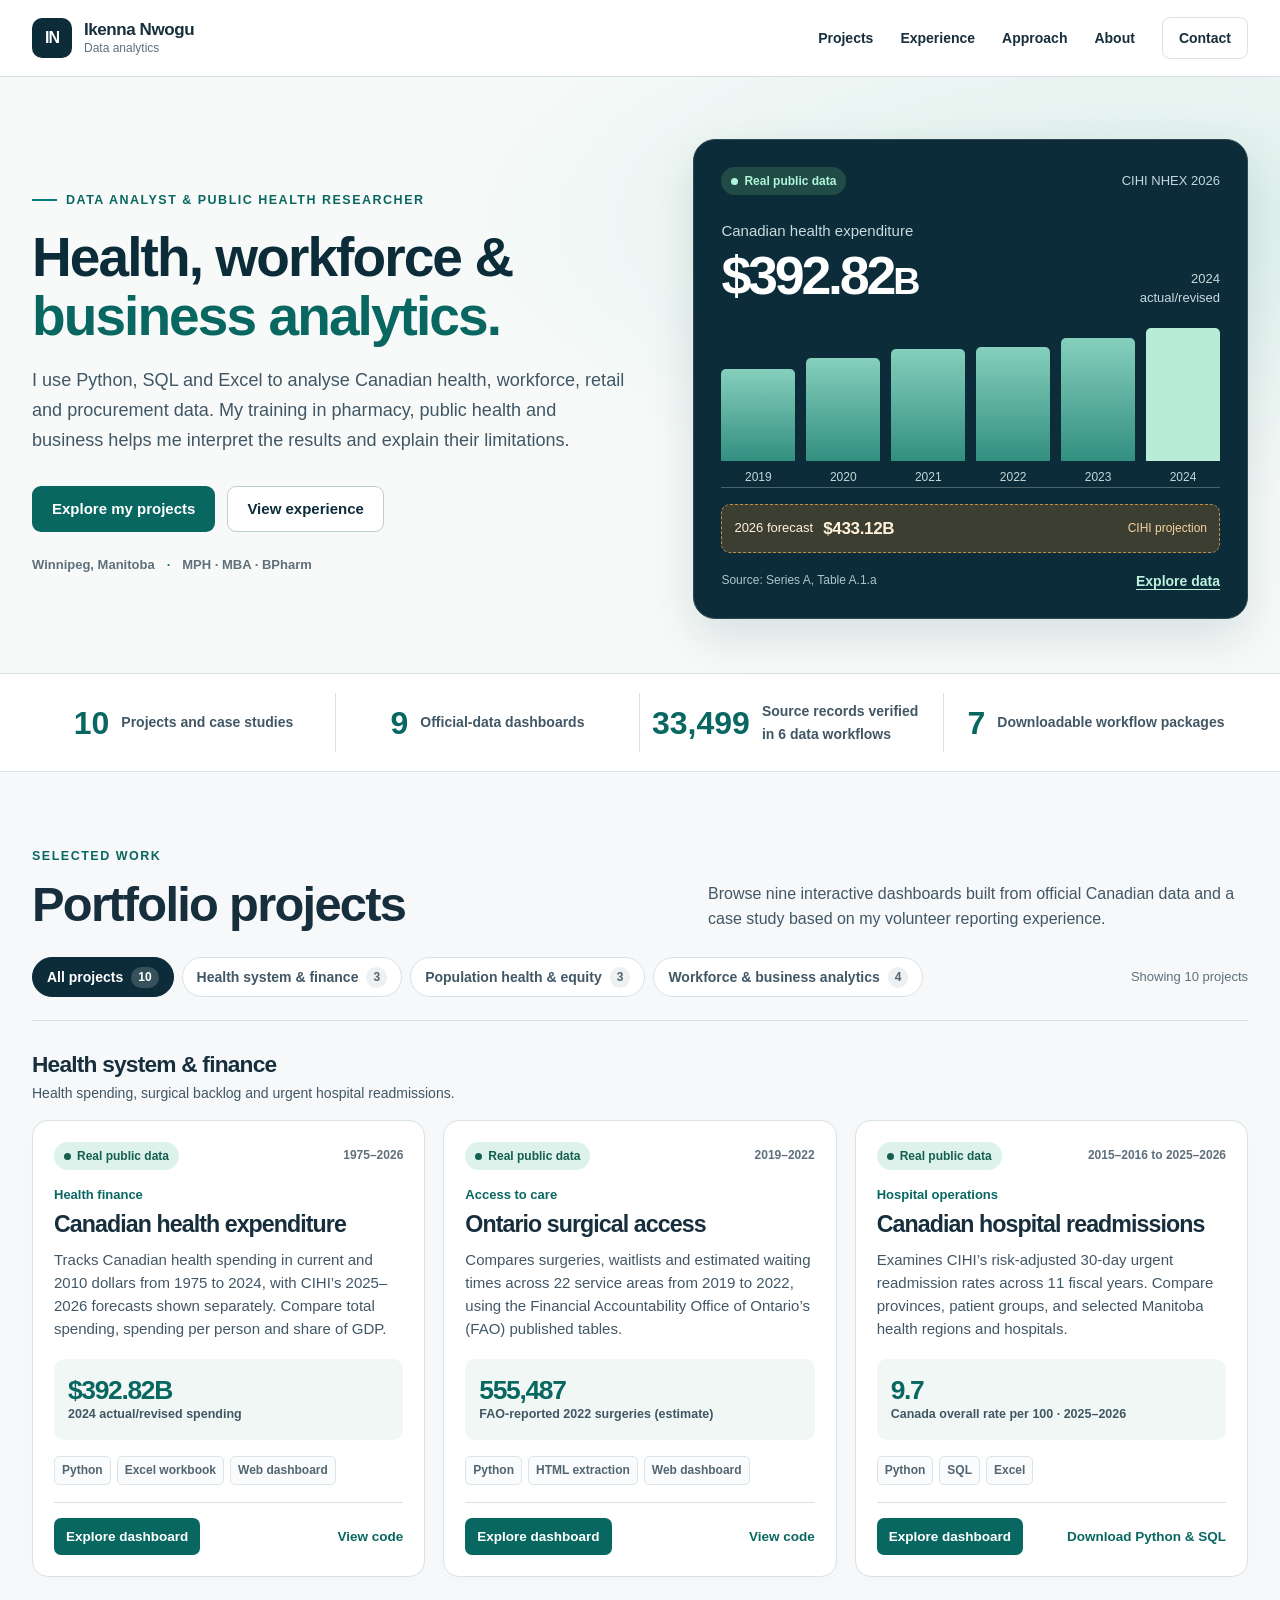
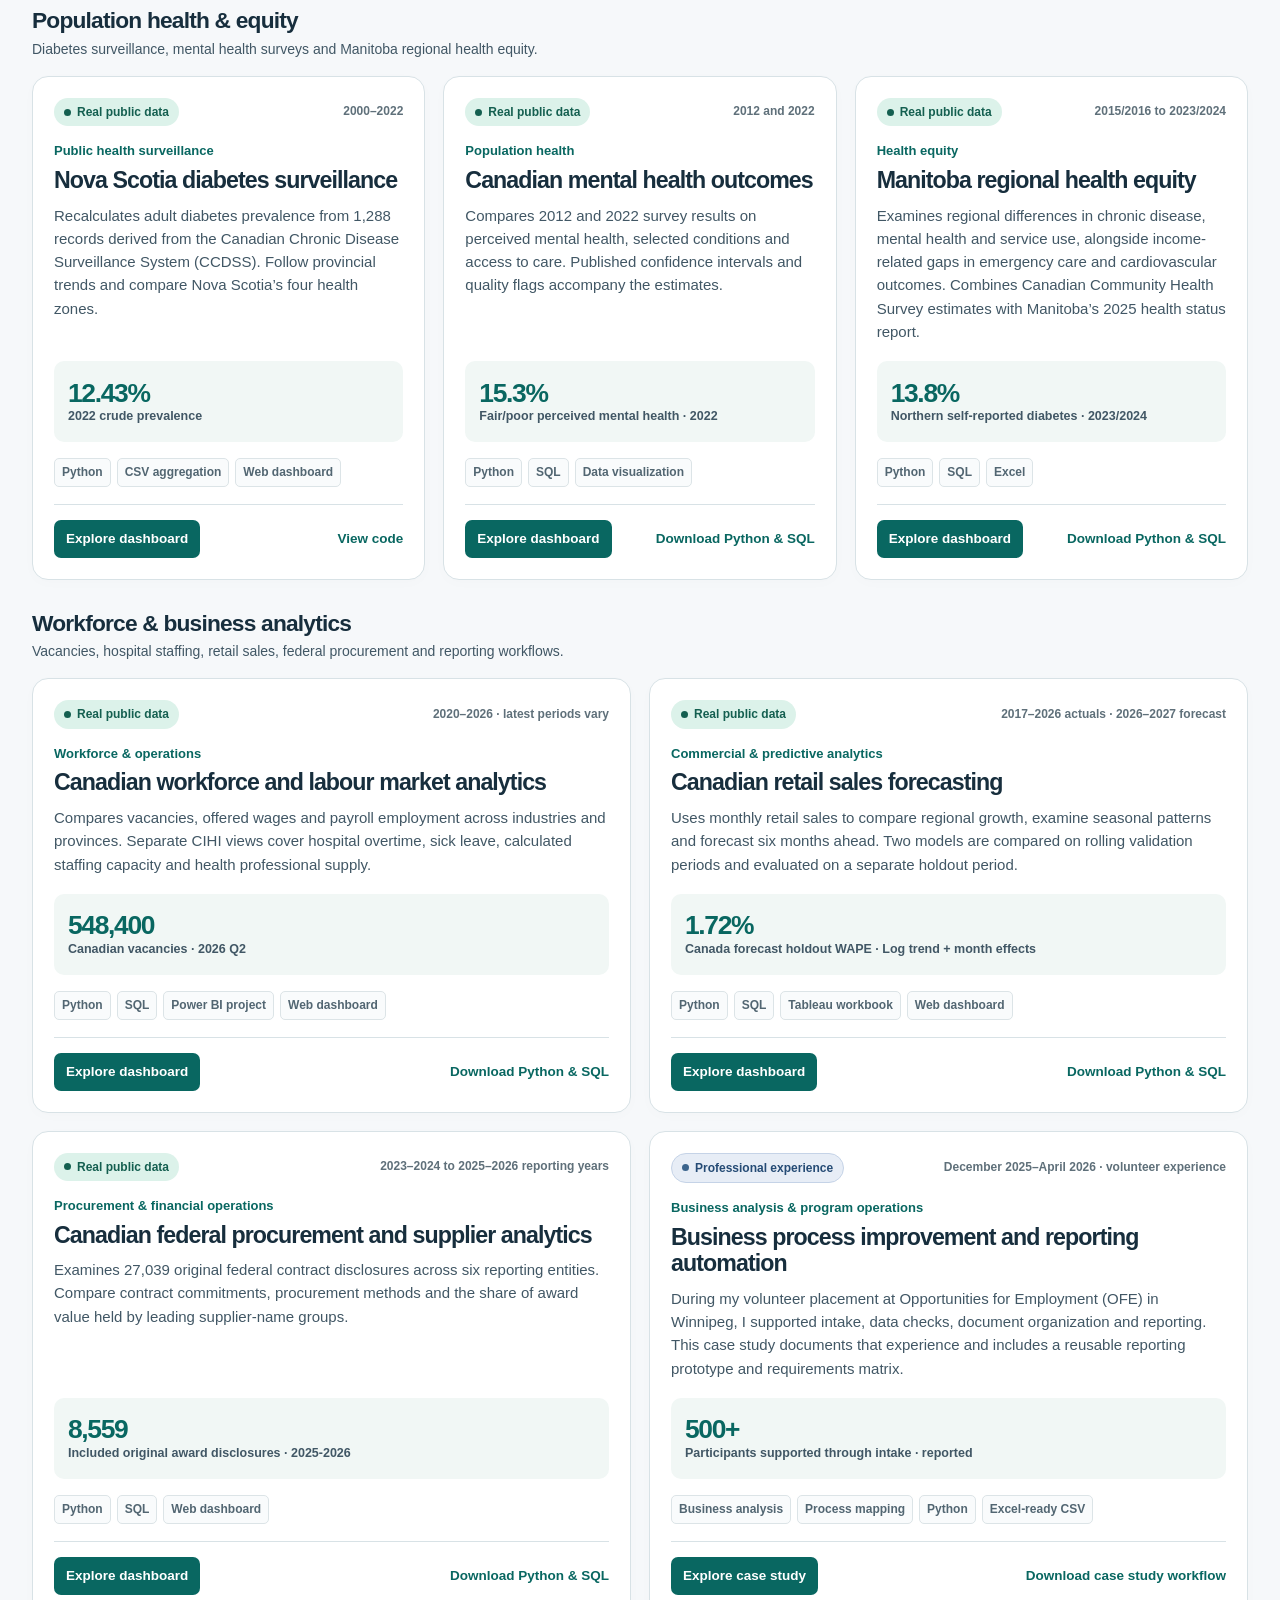
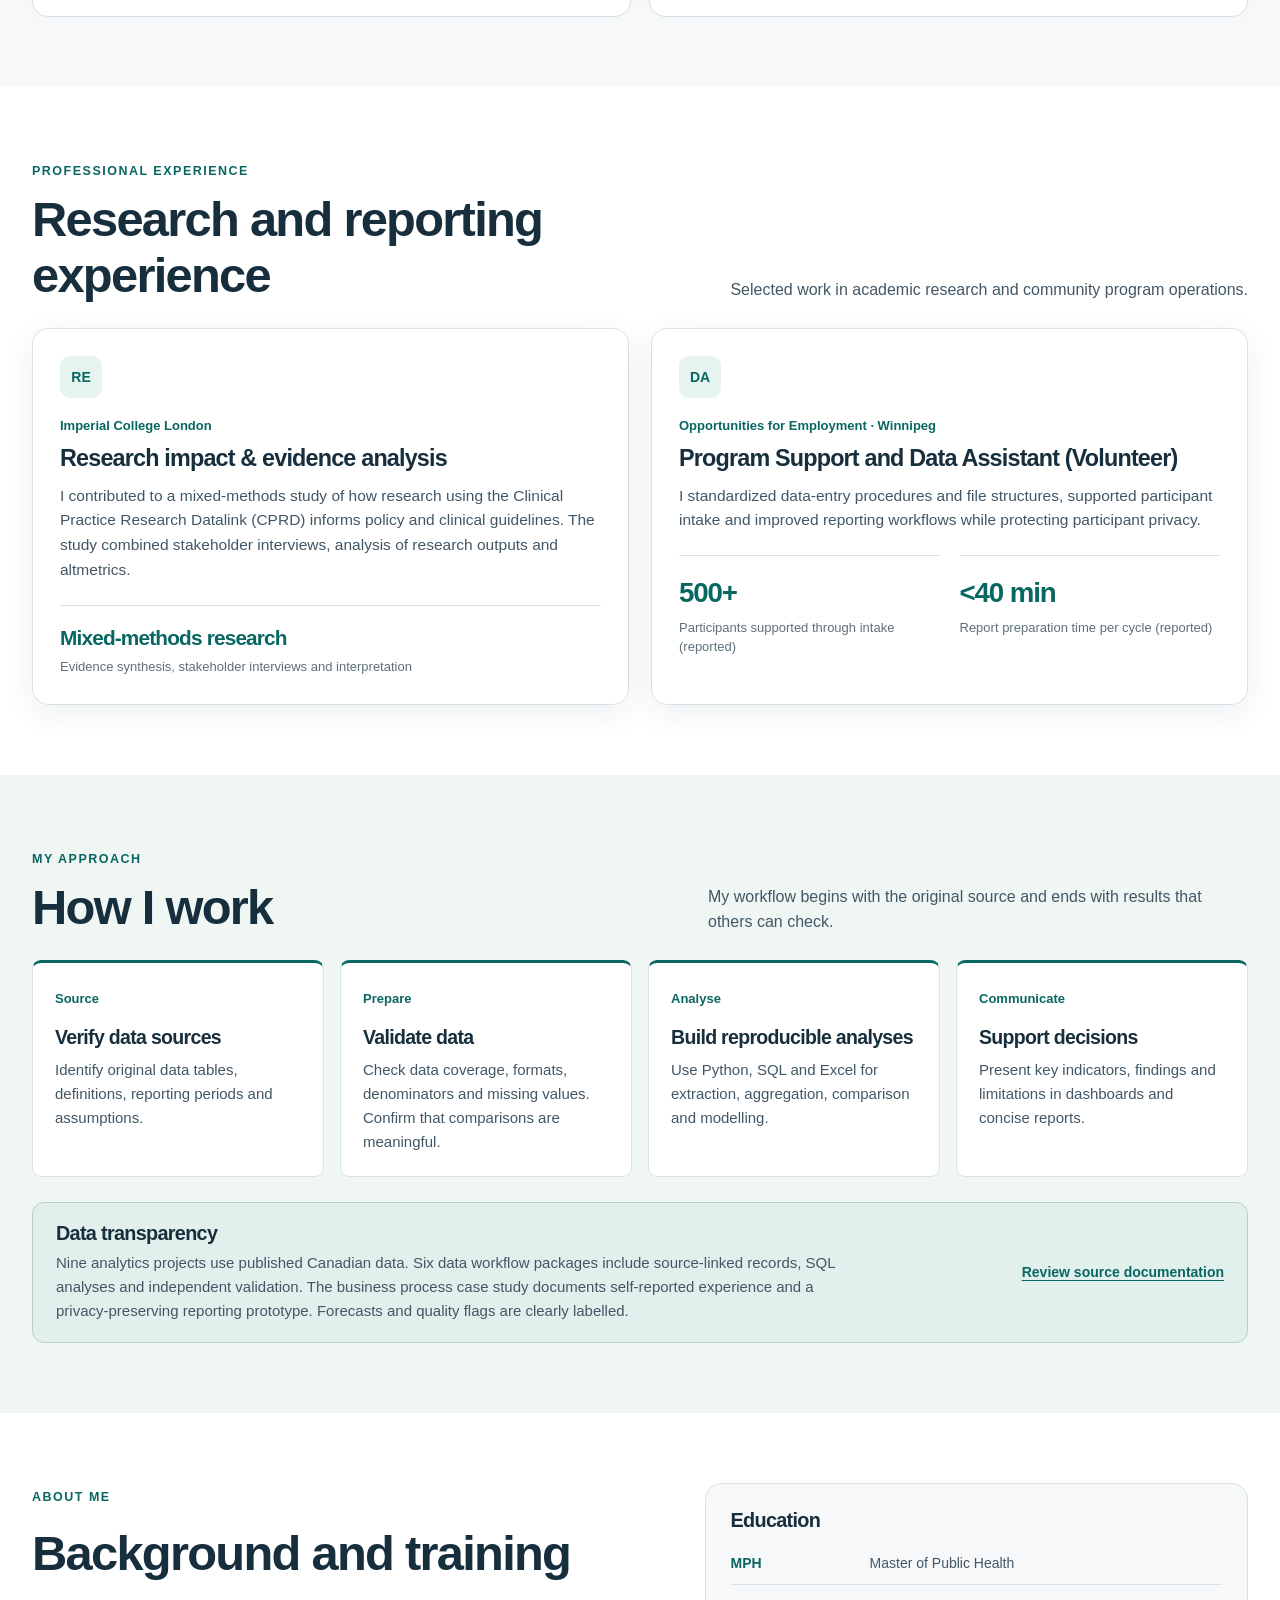
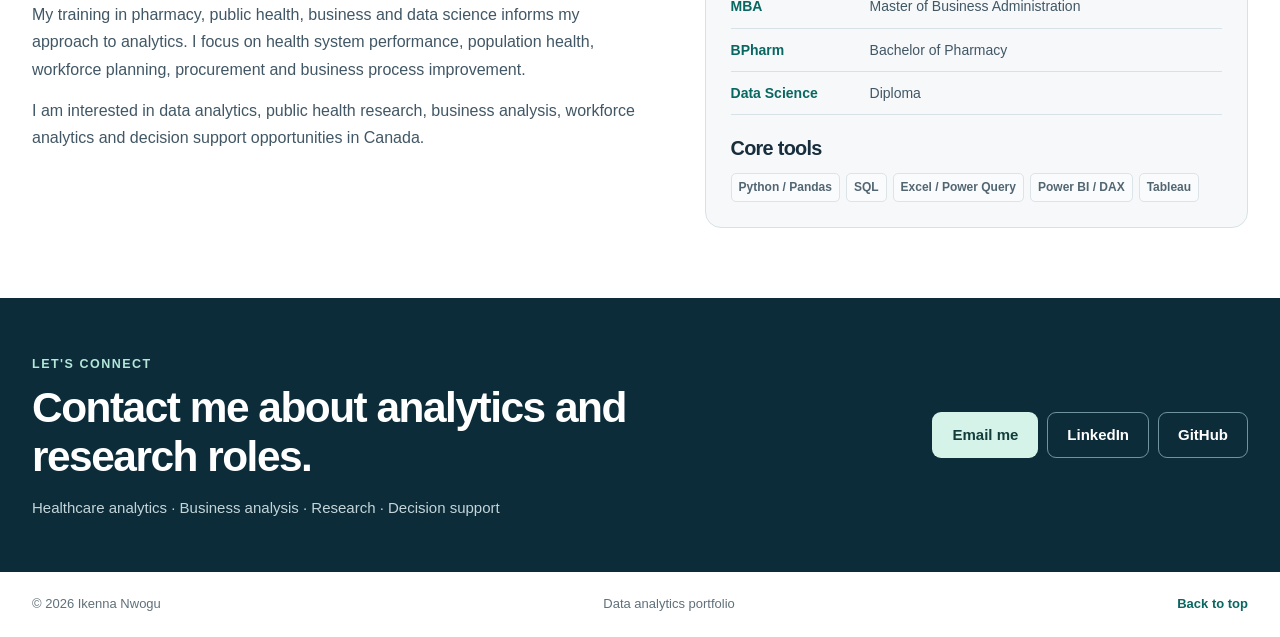
==== commit 25e5dbce: "Version portfolio assets to prevent stale browser styles and data scripts" ====
--- a/index.html
+++ b/index.html
@@ -8,11 +8,11 @@
   <meta name="robots" content="index,follow">
   <link rel="canonical" href="https://famiyke.github.io/health-data-portfolio/">
   <title>Ikenna Nwogu | Data Analytics</title>
-  <link rel="stylesheet" href="assets/site.css">
-  <script src="assets/projects.js" defer></script>
-  <script src="assets/expansion.js" defer></script>
-  <script src="assets/portfolio-additions.js" defer></script>
-  <script src="assets/site.js" defer></script>
+  <link rel="stylesheet" href="assets/site.css?v=20261123-audit">
+  <script src="assets/projects.js?v=20261123-audit" defer></script>
+  <script src="assets/expansion.js?v=20261123-audit" defer></script>
+  <script src="assets/portfolio-additions.js?v=20261123-audit" defer></script>
+  <script src="assets/site.js?v=20261123-audit" defer></script>
 </head>
 <body data-page="home">
   <a href="#main" class="skip-link">Skip to content</a>
--- a/assets/site.css
+++ b/assets/site.css
@@ -1,14 +1,14 @@
 :root{color-scheme:light;--ink:#172e3d;--navy:#0c2c39;--text:#415765;--muted:#5f707a;--teal:#087c78;--teal-dark:#096761;--teal-light:#e5f4ef;--amber:#935c0b;--amber-light:#fff0d4;--paper:#f6f8fa;--white:#fff;--line:#d8e2e6;--shadow:0 8px 30px rgba(14,42,54,.075);--radius:16px}
 *{box-sizing:border-box}html{scroll-behavior:smooth;scroll-padding-top:100px}body{margin:0;font:16px/1.6 "Inter","Segoe UI",Arial,sans-serif;color:var(--ink);background:#fff;-webkit-font-smoothing:antialiased}a{color:inherit;text-decoration:none}button,select{font:inherit}button{cursor:pointer}button:disabled{cursor:default}button,a,select{touch-action:manipulation}button:focus-visible,a:focus-visible,select:focus-visible,summary:focus-visible,[tabindex]:focus-visible{outline:3px solid #bd7a18;outline-offset:4px}h1,h2,h3,p{margin:0}h1,h2,h3{line-height:1.15;letter-spacing:-.035em}p{color:var(--text)}h1{font-size:clamp(2.8rem,6vw,5.25rem);font-weight:730}h2{font-size:clamp(2rem,4vw,3.05rem);font-weight:700}h3{font-size:1.24rem;font-weight:690}::selection{background:#b5e8db;color:#103935}.shell{width:min(1240px,calc(100% - 64px));margin-inline:auto}.skip-link{position:fixed;top:10px;left:10px;z-index:1000;background:white;color:var(--navy);padding:12px 18px;border:2px solid var(--teal);transform:translateY(-200%)}.skip-link:focus{transform:none}.site-header{position:sticky;top:0;z-index:20;background:rgba(255,255,255,.97);border-bottom:1px solid var(--line);backdrop-filter:blur(12px)}.nav{display:flex;align-items:center;justify-content:space-between;gap:24px;height:76px}.brand{display:flex;gap:12px;align-items:center;font-size:17px;line-height:1.3;font-weight:750;letter-spacing:-.025em;flex-shrink:0}.brand small{display:block;color:var(--muted);font-size:12px;letter-spacing:0;font-weight:500}.monogram{background:var(--navy);border-radius:10px;color:white;width:40px;height:40px;display:grid;place-items:center;font-weight:750;letter-spacing:-.07em;font-size:16px}.nav-links{display:flex;gap:27px;align-items:center;font-size:14px;font-weight:650}.nav-links a:hover{color:var(--teal-dark)}.nav-contact{border:1px solid var(--line);padding:9px 16px;border-radius:8px}.menu-button{display:none;background:white;border:1px solid var(--line);padding:8px 14px;border-radius:8px;color:var(--ink);font-weight:650}
-.hero{background:radial-gradient(ellipse at 89% 24%,#dcefeb 0,transparent 45%),#f7faf9;border-bottom:1px solid var(--line);padding:76px 0 64px}.hero-grid{display:grid;grid-template-columns:1.07fr 1fr;gap:68px;align-items:center}.hero-content{min-width:0}.eyebrow{display:inline-flex;align-items:center;gap:9px;text-transform:uppercase;letter-spacing:.12em;font-weight:750;font-size:12.5px;color:var(--teal-dark);margin-bottom:18px}.short-line{width:25px;height:2px;background:var(--teal);display:inline-block}.hero h1{margin-bottom:24px;color:var(--navy)}.hero h1 em{color:var(--teal-dark);font-style:normal}.hero-lead{font-size:1.13rem;max-width:600px;line-height:1.65}.actions{display:flex;flex-wrap:wrap;gap:12px;margin:30px 0 23px}.button{display:inline-flex;align-items:center;justify-content:center;border:1px solid transparent;border-radius:9px;padding:12px 19px;font-size:15px;font-weight:700;line-height:1.3;min-height:46px;transition:background .16s,transform .16s}.button:hover{transform:translateY(-1px)}.primary{background:var(--teal-dark);color:white}.primary:hover{background:#07514d}.secondary{background:white;border-color:#bfd0d3;color:var(--navy)}.secondary:hover{background:#eef6f4}.hero-facts{display:flex;gap:12px;flex-wrap:wrap;font-size:13px;font-weight:600;color:var(--muted)}.hero-facts span+span:before{content:"·";margin-right:12px;color:var(--teal)}.hero-viz{border:1px solid #2f4a53;border-radius:22px;background:var(--navy);color:#fff;padding:27px;box-shadow:0 18px 48px #153e4a24;overflow:hidden}.viz-top,.viz-heading,.viz-footer{display:flex;justify-content:space-between;align-items:center;gap:10px}.viz-top{color:#c4d7dd;font-size:13px}.badge{font-size:12px;line-height:1.35;font-weight:750;display:inline-flex;align-items:center;gap:6px;border-radius:999px;padding:6px 10px;white-space:nowrap}.badge-dot{width:7px;height:7px;border-radius:50%;background:currentColor;flex:none}.badge.actual{color:#145f50;background:#dcf2ea}.badge.sim{color:#805208;background:#fff0d5}.hero-viz .badge.actual{color:#aff5d9;background:#214b47}.viz-heading{align-items:end;margin:24px 0 10px}.viz-heading p{color:#c8dbe1;font-size:15px}.viz-number{font-size:clamp(2rem,4.2vw,3.5rem);font-weight:750;line-height:1.2;letter-spacing:-.06em;font-variant-numeric:tabular-nums}.viz-number span{font-size:.7em}.viz-aside{color:#c9d9dd;line-height:1.45;font-size:13px;text-align:right}.hero-chart{display:grid;grid-template-columns:repeat(6,minmax(0,1fr));align-items:end;gap:11px;height:170px;padding:10px 0 0;border-bottom:1px solid #4a656e}.hero-bar{display:grid;grid-template-rows:1fr auto;gap:7px;align-items:end;height:100%;font-size:12px;color:#c2d7db;text-align:center;min-width:0}.hero-bar-track{height:100%;display:flex;align-items:flex-end}.hero-bar-fill{width:100%;background:linear-gradient(180deg,#86cfbd,#328f80);border-radius:5px 5px 0 0;position:relative;min-height:5px}.hero-bar:last-child .hero-bar-fill{background:#b9ecd7}.hero-bar .bar-year{white-space:nowrap}.forecast{display:flex;gap:10px;align-items:center;margin-top:16px;border:1px dashed #bd904e;border-radius:9px;padding:10px 12px;color:#fff1d8;flex-wrap:wrap;font-size:13px;background:#3c3e32}.forecast strong{font-size:17px;letter-spacing:-.02em}.forecast small{margin-left:auto;color:#f3d3a1;font-size:12px}.viz-footer{margin-top:18px;font-size:12px;line-height:1.45;color:#aec4cc}.viz-footer a{color:#bcf2df;font-size:14px;font-weight:750;text-decoration:underline;text-underline-offset:3px;white-space:nowrap}
+.hero{background:radial-gradient(ellipse at 89% 24%,#dcefeb 0,transparent 45%),#f7faf9;border-bottom:1px solid var(--line);padding:62px 0 54px}.hero-grid{display:grid;grid-template-columns:1.07fr 1fr;gap:68px;align-items:center}.hero-content{min-width:0}.eyebrow{display:inline-flex;align-items:center;gap:9px;text-transform:uppercase;letter-spacing:.12em;font-weight:750;font-size:12.5px;color:var(--teal-dark);margin-bottom:18px}.short-line{width:25px;height:2px;background:var(--teal);display:inline-block}.hero h1{font-size:clamp(2.45rem,4.3vw,3.8rem);line-height:1.08;margin-bottom:20px;color:var(--navy)}.hero h1 em{color:var(--teal-dark);font-style:normal}.hero-lead{font-size:1.13rem;max-width:600px;line-height:1.65}.actions{display:flex;flex-wrap:wrap;gap:12px;margin:30px 0 23px}.button{display:inline-flex;align-items:center;justify-content:center;border:1px solid transparent;border-radius:9px;padding:12px 19px;font-size:15px;font-weight:700;line-height:1.3;min-height:46px;transition:background .16s,transform .16s}.button:hover{transform:translateY(-1px)}.primary{background:var(--teal-dark);color:white}.primary:hover{background:#07514d}.secondary{background:white;border-color:#bfd0d3;color:var(--navy)}.secondary:hover{background:#eef6f4}.hero-facts{display:flex;gap:12px;flex-wrap:wrap;font-size:13px;font-weight:600;color:var(--muted)}.hero-facts span+span:before{content:"·";margin-right:12px;color:var(--teal)}.hero-viz{border:1px solid #2f4a53;border-radius:22px;background:var(--navy);color:#fff;padding:27px;box-shadow:0 18px 48px #153e4a24;overflow:hidden}.viz-top,.viz-heading,.viz-footer{display:flex;justify-content:space-between;align-items:center;gap:10px}.viz-top{color:#c4d7dd;font-size:13px}.badge{font-size:12px;line-height:1.35;font-weight:750;display:inline-flex;align-items:center;gap:6px;border-radius:999px;padding:6px 10px;white-space:nowrap}.badge-dot{width:7px;height:7px;border-radius:50%;background:currentColor;flex:none}.badge.actual{color:#145f50;background:#dcf2ea}.badge.sim{color:#805208;background:#fff0d5}.hero-viz .badge.actual{color:#aff5d9;background:#214b47}.viz-heading{align-items:end;margin:24px 0 10px}.viz-heading p{color:#c8dbe1;font-size:15px}.viz-number{font-size:clamp(2rem,4.2vw,3.5rem);font-weight:750;line-height:1.2;letter-spacing:-.06em;font-variant-numeric:tabular-nums}.viz-number span{font-size:.7em}.viz-aside{color:#c9d9dd;line-height:1.45;font-size:13px;text-align:right}.hero-chart{display:grid;grid-template-columns:repeat(6,minmax(0,1fr));align-items:end;gap:11px;height:170px;padding:10px 0 0;border-bottom:1px solid #4a656e}.hero-bar{display:grid;grid-template-rows:1fr auto;gap:7px;align-items:end;height:100%;font-size:12px;color:#c2d7db;text-align:center;min-width:0}.hero-bar-track{height:100%;display:flex;align-items:flex-end}.hero-bar-fill{width:100%;background:linear-gradient(180deg,#86cfbd,#328f80);border-radius:5px 5px 0 0;position:relative;min-height:5px}.hero-bar:last-child .hero-bar-fill{background:#b9ecd7}.hero-bar .bar-year{white-space:nowrap}.forecast{display:flex;gap:10px;align-items:center;margin-top:16px;border:1px dashed #bd904e;border-radius:9px;padding:10px 12px;color:#fff1d8;flex-wrap:wrap;font-size:13px;background:#3c3e32}.forecast strong{font-size:17px;letter-spacing:-.02em}.forecast small{margin-left:auto;color:#f3d3a1;font-size:12px}.viz-footer{margin-top:18px;font-size:12px;line-height:1.45;color:#aec4cc}.viz-footer a{color:#bcf2df;font-size:14px;font-weight:750;text-decoration:underline;text-underline-offset:3px;white-space:nowrap}
 .impact-strip{background:#fff;border-bottom:1px solid var(--line)}.strip-grid{display:grid;grid-template-columns:repeat(4,1fr);padding-block:19px}.strip-grid div{display:flex;gap:12px;align-items:center;justify-content:center;padding:7px 12px;border-right:1px solid var(--line)}.strip-grid div:last-child{border:0}.strip-grid strong{font-size:2rem;color:var(--teal-dark);line-height:1;font-weight:750}.strip-grid span{font-size:14px;font-weight:650;color:var(--text)}.section{padding-block:70px}.section-heading{margin-bottom:25px}.split{display:grid;grid-template-columns:1fr 1fr;gap:30px;align-items:end}.split p{max-width:540px;justify-self:end;line-height:1.6}.section-heading .eyebrow{margin-bottom:10px}.project-section{background:var(--paper)}.filter-bar{display:flex;align-items:center;gap:8px;flex-wrap:wrap;padding-bottom:23px;border-bottom:1px solid var(--line)}.filter{display:inline-flex;align-items:center;gap:8px;background:white;border:1px solid var(--line);border-radius:999px;padding:8px 14px;font-size:14px;font-weight:700;color:var(--text)}.filter span{font-size:12px;border-radius:999px;background:#edf1f3;padding:1px 7px;color:#52666d}.filter.active{background:var(--navy);color:white;border-color:var(--navy)}.filter.active span{background:#36515c;color:white}.filter-status{margin-left:auto;color:var(--muted);font-size:13px}.group-head{display:flex;align-items:center;gap:18px;justify-content:space-between;margin:30px 0 16px}.group-head h3{font-size:1.42rem}.group-head p{font-size:14px;margin-top:4px}.data-group[hidden]{display:none}.project-grid{display:grid;grid-template-columns:repeat(3,minmax(0,1fr));gap:18px}.project-card{padding:21px;border:1px solid var(--line);border-radius:var(--radius);background:white;display:flex;flex-direction:column;box-shadow:0 3px 14px #122c3504;transition:box-shadow .2s,border-color .2s;min-width:0}.project-card:hover{border-color:#a5c3bd;box-shadow:var(--shadow)}.project-card.sim-card:hover{border-color:#d7b475}.card-meta{display:flex;gap:6px;flex-wrap:wrap;justify-content:space-between;align-items:center;margin-bottom:15px}.period{font-size:12px;font-weight:650;color:var(--muted);white-space:nowrap}.domain{font-size:13px;font-weight:650;color:var(--teal-dark);margin-bottom:5px}.sim-card .domain{color:var(--amber)}.project-card h3{font-size:1.45rem;letter-spacing:-.04em;line-height:1.15;margin-bottom:10px}.card-summary{font-size:15px;line-height:1.55;margin-bottom:18px;flex:1}.card-metric{border-radius:10px;background:#f1f7f5;padding:13px 14px;display:flex;align-items:center;gap:12px;justify-content:space-between;margin-bottom:16px;min-height:81px}.sim-card .card-metric{background:#fdf7e9}.metric-number{font-size:1.65rem;line-height:1.15;font-weight:750;color:var(--teal-dark);letter-spacing:-.05em;white-space:nowrap;font-variant-numeric:tabular-nums}.sim-card .metric-number{color:#805208}.metric-label{font-size:12.5px;font-weight:650;line-height:1.4;color:var(--text);max-width:170px}.mini-bars{display:flex;align-items:flex-end;gap:3px;height:48px;min-width:52px;max-width:76px;margin-left:auto}.mini-bars i{width:8px;min-width:3px;background:#69a99b;border-radius:3px 3px 0 0}.sim-card .mini-bars i{background:#c5a264}.tags{display:flex;gap:6px;flex-wrap:wrap}.tags span{border:1px solid #dce4e7;border-radius:5px;background:#f9fbfc;color:#526672;font-size:12px;font-weight:650;padding:4px 7px}.card-actions{display:flex;flex-wrap:wrap;justify-content:space-between;align-items:center;gap:12px;margin-top:17px;border-top:1px solid var(--line);padding-top:15px}.card-actions a{font-size:13.5px;font-weight:750;color:var(--teal-dark)}.card-actions a:first-child{border-radius:7px;background:var(--teal-dark);color:white;padding:8px 12px}.card-actions a:first-child:hover{background:#064e49}.card-actions a:last-child:hover{text-decoration:underline;text-underline-offset:4px}
 .experience{background:white}.experience-grid{display:grid;grid-template-columns:1fr 1fr;gap:22px}.experience-card{border:1px solid var(--line);border-radius:var(--radius);padding:27px;box-shadow:var(--shadow);position:relative}.experience-icon{display:grid;place-items:center;width:42px;height:42px;border-radius:10px;background:var(--teal-light);color:var(--teal-dark);font-size:14px;font-weight:800;margin-bottom:18px}.kicker{font-weight:700;font-size:13px;color:var(--teal-dark);margin-bottom:8px}.experience-card h3{font-size:1.46rem;margin-bottom:12px}.experience-card p:not(.kicker){font-size:15.5px;line-height:1.6;margin-bottom:22px}.experience-result{display:flex;flex-direction:column;padding-top:15px;border-top:1px solid var(--line)}.experience-result strong{font-size:1.3rem;color:var(--teal-dark);letter-spacing:-.04em;font-weight:750}.experience-result span{font-size:13px;color:var(--muted);margin-top:4px;line-height:1.45}.outcomes{display:grid;grid-template-columns:1fr 1fr;gap:20px}.outcomes strong{font-size:1.73rem}.approach{background:#f0f6f4}.approach-grid{display:grid;grid-template-columns:repeat(4,minmax(0,1fr));gap:16px}.approach-grid article{padding:22px;border-top:3px solid var(--teal-dark);background:white;border-radius:9px;border-inline:1px solid var(--line);border-bottom:1px solid var(--line)}.step{display:inline-block;color:var(--teal-dark);font-size:13px;font-weight:750;margin-bottom:16px}.approach-grid h3{margin-bottom:10px;font-size:1.22rem}.approach-grid p{font-size:15px}.transparency{margin-top:25px;display:flex;align-items:center;gap:23px;justify-content:space-between;border:1px solid #b6d0ca;border-radius:12px;padding:19px 23px;background:#e2f0ed}.transparency h3{margin-bottom:6px}.transparency p{font-size:15px;max-width:790px}.text-link{color:var(--teal-dark);font-size:14px;font-weight:750;text-decoration:underline;text-underline-offset:3px}.transparency .text-link{flex-shrink:0}.about-grid{display:grid;grid-template-columns:1fr .88fr;gap:55px;align-items:start}.about h2{margin-bottom:20px}.about p{margin-bottom:14px;line-height:1.7}.credentials{background:var(--paper);border-radius:var(--radius);padding:25px;border:1px solid var(--line)}.credentials dl{margin:10px 0 22px}.credentials dl div{display:flex;gap:14px;align-items:baseline;padding:10px 0;border-bottom:1px solid var(--line)}.credentials dt{width:125px;flex-shrink:0;font-size:14px;color:var(--teal-dark);font-weight:750}.credentials dd{margin:0;color:var(--text);font-size:14px}.credentials .tags{margin-top:13px}.contact{background:var(--navy);color:white;padding:52px 0}.contact-grid{display:grid;grid-template-columns:1.2fr 1fr;gap:28px;align-items:center}.contact .eyebrow{color:#b3e7d9;margin-bottom:10px}.contact h2{font-size:clamp(1.9rem,3.5vw,2.65rem);max-width:650px;margin-bottom:14px}.contact p{color:#c4d5da;font-size:15px}.contact-actions{display:flex;justify-content:end;gap:9px;flex-wrap:wrap}.light{background:#d6f3e9;color:#123d3a}.light:hover{background:white}.outline-light{border:1px solid #70949e;color:white}.outline-light:hover{background:#294b55}.footer-inner{display:flex;justify-content:space-between;gap:12px;padding:22px 0;font-size:13px;color:var(--muted);flex-wrap:wrap}.footer-inner a{color:var(--teal-dark);font-weight:650}
-.project-intro{background:#f0f6f4;border-bottom:1px solid var(--line);padding:30px 0 37px}.breadcrumb{display:flex;align-items:center;justify-content:space-between;gap:12px;margin-bottom:23px;flex-wrap:wrap}.breadcrumb a{font-size:14px;color:var(--teal-dark);font-weight:700;text-decoration:underline;text-underline-offset:3px}.project-picker{display:flex;align-items:center;gap:8px;color:var(--muted);font-size:13px;font-weight:650}.project-picker select{width:min(280px,100%);font-size:14px}.intro-kickers{display:flex;align-items:center;gap:10px;flex-wrap:wrap;margin-bottom:14px}.intro-kickers .domain{margin:0}.project-intro h1{font-size:clamp(2rem,4.5vw,3.75rem);margin-bottom:16px;max-width:900px;color:var(--navy)}.question{font-size:1.13rem;font-weight:650;color:var(--navy);max-width:900px;margin-bottom:10px}.intro-summary{font-size:16px;max-width:880px}.data-status{margin-top:22px;padding:14px 16px;border-radius:10px;display:flex;align-items:start;gap:12px;border:1px solid #a5cabe;background:#e1f2ea;color:#214840;font-size:14px;line-height:1.5}.data-status.simulated{border-color:#e1c18a;background:#fff2d9;color:#67440e}.data-status strong{display:block;white-space:nowrap}.project-body{background:var(--paper);padding:28px 0 56px}.summary-grid{display:grid;grid-template-columns:repeat(3,minmax(0,1fr));gap:16px;margin-bottom:21px}.summary-card{background:white;border:1px solid var(--line);border-radius:12px;padding:20px 21px;min-width:0}.summary-card strong{font-size:clamp(1.55rem,3vw,2.3rem);font-weight:750;line-height:1.1;color:var(--teal-dark);letter-spacing:-.05em;display:block;overflow-wrap:anywhere;font-variant-numeric:tabular-nums}.summary-card.simulated strong{color:var(--amber)}.summary-card span{display:block;font-size:14px;color:var(--text);font-weight:650;margin-top:8px;line-height:1.35}.dashboard-layout{display:grid;grid-template-columns:minmax(0,2.12fr) minmax(235px,1fr);gap:20px;align-items:start}.dashboard-main{min-width:0}.dashboard-panel,.side-panel{padding:23px;background:white;border:1px solid var(--line);border-radius:var(--radius);box-shadow:0 3px 15px #132b3405;min-width:0}.panel-heading{display:flex;align-items:start;justify-content:space-between;gap:12px;margin-bottom:21px}.panel-heading h2{font-size:1.55rem}.panel-heading p{font-size:14px;margin-top:5px}.panel-heading .badge{flex-shrink:0}.controls{display:grid;grid-template-columns:minmax(0,1.2fr) minmax(0,1fr);gap:13px;padding-bottom:15px;border-bottom:1px solid var(--line)}.control{display:flex;flex-direction:column;gap:6px;min-width:0;color:var(--ink);font-size:13px;font-weight:750}.control select,.project-picker select{min-height:43px;color:var(--ink);background:#fff;border:1px solid #afc4c9;padding:8px 30px 8px 10px;border-radius:8px;appearance:none;background-image:url("data:image/svg+xml,%3Csvg xmlns='http://www.w3.org/2000/svg' viewBox='0 0 20 20'%3E%3Cpath d='m5 7 5 5 5-5' fill='none' stroke='%233e606c' stroke-width='1.6' stroke-linecap='round' stroke-linejoin='round'/%3E%3C/svg%3E");background-repeat:no-repeat;background-size:18px;background-position:right 7px center;font-size:14px;max-width:100%;text-overflow:ellipsis}.control select:disabled{color:var(--muted);background-color:#f2f5f6;cursor:default}.chart-top{display:flex;justify-content:space-between;align-items:center;gap:10px;flex-wrap:wrap;margin-top:21px}.chart-top h3{font-size:1.03rem;letter-spacing:-.02em}.sort-label{display:inline-flex;align-items:center;gap:5px;font-size:12px;color:var(--muted);font-weight:650}.sort-label select{border:1px solid #cddadf;border-radius:6px;background:white;color:var(--ink);padding:5px 6px;min-height:32px;font-size:12px}.chart-explain{font-size:13px;color:var(--muted);line-height:1.5;margin-top:8px;margin-bottom:16px}.chart{position:relative;min-height:170px}.bar-chart{display:grid;gap:10px}.data-row{display:grid;grid-template-columns:minmax(100px,1.05fr) minmax(0,2fr) 75px;gap:10px;align-items:center;min-width:0;font-size:13px;line-height:1.3}.bar-label{color:var(--text);font-weight:600;overflow-wrap:anywhere}.data-track{height:20px;position:relative;border-radius:4px;background:#edf3f3;overflow:hidden}.data-fill{height:100%;background:var(--teal);border-radius:4px;min-width:0}.simulated-chart .data-fill{background:#b27d2c}.bar-value{font-variant-numeric:tabular-nums;font-weight:750;text-align:right;color:var(--ink);font-size:13px}.data-row:focus .data-track,.data-row:hover .data-track{outline:1px solid var(--teal-dark);outline-offset:2px}.chart-tooltip{position:absolute;z-index:3;top:0;left:0;pointer-events:none;background:#12333e;color:white;padding:8px 11px;font-size:13px;line-height:1.5;border-radius:7px;box-shadow:var(--shadow);max-width:270px;transform:translate(-50%,-105%);white-space:normal}.chart-tooltip[hidden]{display:none}.line-chart{display:block;width:100%;height:auto;overflow:visible}.line-chart .grid-line{stroke:#dae6e7;stroke-width:1}.line-chart .axis-label{fill:#526975;font-size:12px}.line-chart .axis-line{stroke:#8da6ad;stroke-width:1}.line-chart .actual-line{fill:none;stroke:#087c78;stroke-width:3.2;stroke-linejoin:round;stroke-linecap:round}.line-chart .forecast-line{fill:none;stroke:#ad7629;stroke-width:3;stroke-dasharray:6 5;stroke-linejoin:round}.line-chart .actual-point{fill:#fff;stroke:#087c78;stroke-width:2.3}.line-chart .forecast-point{fill:#fff5e1;stroke:#ad7629;stroke-width:2.5}.line-chart circle:hover,.line-chart circle:focus{stroke-width:4;outline:none;filter:drop-shadow(0 0 2px #9a8540)}.legend{display:flex;gap:16px;flex-wrap:wrap;margin:9px 0 3px;font-size:12px;font-weight:650;color:var(--muted)}.legend span{display:inline-flex;align-items:center;gap:6px}.legend i{width:20px;height:3px;background:var(--teal);border-radius:2px}.legend .forecast-key{background:repeating-linear-gradient(90deg,#ad7629 0 5px,transparent 5px 8px)}.chart-footer{display:flex;flex-wrap:wrap;align-items:center;justify-content:space-between;gap:9px;margin-top:20px;padding-top:15px;border-top:1px solid var(--line)}.chart-footer p{font-size:13px}.download{background:#ecf5f2;color:var(--teal-dark);border:1px solid #c6ddd4;border-radius:7px;padding:8px 12px;font-weight:700;font-size:13px}.download:hover{background:#dbeee7}.table-panel{margin-top:18px}.table-panel h2{font-size:1.45rem;margin-bottom:8px}.table-scroll{overflow-x:auto;max-width:100%;margin-top:15px;border-radius:8px;border:1px solid var(--line)}table{border-collapse:collapse;width:100%;min-width:380px;font-size:13px}th,td{padding:10px 12px;text-align:left;border-bottom:1px solid #e5ebef;font-variant-numeric:tabular-nums}thead th{background:#eaf2f2;font-weight:750;line-height:1.35;position:sticky;top:0}tbody th{font-weight:600}tbody tr:last-child td,tbody tr:last-child th{border:0}.numeric{text-align:right;white-space:nowrap}.status-forecast{color:#825304;font-weight:700}.table-caption{font-size:13px;color:var(--muted);margin-top:11px}.side-panel{padding:20px;margin-bottom:16px}.side-panel h2{font-size:1.22rem;letter-spacing:-.025em;margin-bottom:13px}.side-panel h3{font-size:1rem;letter-spacing:-.015em;margin:16px 0 7px}.side-panel p{font-size:14px;line-height:1.6}.side-panel ul{margin:6px 0 16px;padding-left:20px;font-size:14px;color:var(--text)}.side-panel li{margin:6px 0}.source-block{padding-top:14px;border-top:1px solid var(--line);margin-top:15px}.source-block a{display:block;text-decoration:underline;text-underline-offset:3px;font-size:14px;font-weight:700;color:var(--teal-dark);margin:11px 0;overflow-wrap:anywhere}.limits-panel{background:#f3f7f8;border-left:3px solid #66838c}.limits-panel.simulated{background:#fff8e9;border-left-color:#b27d2c}.project-nav{padding:25px 0 34px;border-top:1px solid var(--line);background:white}.project-nav-inner{display:flex;align-items:center;justify-content:space-between;gap:12px;flex-wrap:wrap}.project-nav-inner a{font-weight:700;color:var(--teal-dark);font-size:14px}.project-nav-inner .secondary{color:var(--ink)}.no-results{padding:64px 0}.no-results h1{font-size:2.5rem;margin-bottom:16px}.no-results p{margin-bottom:20px}
+.project-intro{background:#f0f6f4;border-bottom:1px solid var(--line);padding:24px 0 25px}.breadcrumb{display:flex;align-items:center;justify-content:space-between;gap:12px;margin-bottom:16px;flex-wrap:wrap}.breadcrumb a{font-size:14px;color:var(--teal-dark);font-weight:700;text-decoration:underline;text-underline-offset:3px}.project-picker{display:flex;align-items:center;gap:8px;color:var(--muted);font-size:13px;font-weight:650}.project-picker select{width:min(280px,100%);font-size:14px}.intro-kickers{display:flex;align-items:center;gap:10px;flex-wrap:wrap;margin-bottom:14px}.intro-kickers .domain{margin:0}.project-intro h1{font-size:clamp(2rem,4vw,3.25rem);margin-bottom:12px;max-width:1100px;color:var(--navy)}.question{font-size:1.13rem;font-weight:650;color:var(--navy);max-width:900px;margin-bottom:10px}.intro-summary{font-size:16px;max-width:880px}.data-status{margin-top:15px;padding:11px 14px;border-radius:10px;display:flex;align-items:start;gap:12px;border:1px solid #a5cabe;background:#e1f2ea;color:#214840;font-size:14px;line-height:1.5}.data-status.simulated{border-color:#e1c18a;background:#fff2d9;color:#67440e}.data-status strong{display:block;white-space:nowrap}.project-body{background:var(--paper);padding:22px 0 56px}.summary-grid{display:grid;grid-template-columns:repeat(3,minmax(0,1fr));gap:16px;margin-bottom:16px}.summary-card{background:white;border:1px solid var(--line);border-radius:12px;padding:20px 21px;min-width:0}.summary-card strong{font-size:clamp(1.55rem,3vw,2.3rem);font-weight:750;line-height:1.1;color:var(--teal-dark);letter-spacing:-.05em;display:block;overflow-wrap:anywhere;font-variant-numeric:tabular-nums}.summary-card.simulated strong{color:var(--amber)}.summary-card span{display:block;font-size:14px;color:var(--text);font-weight:650;margin-top:8px;line-height:1.35}.dashboard-layout{display:grid;grid-template-columns:minmax(0,2.12fr) minmax(235px,1fr);gap:20px;align-items:start}.dashboard-main{min-width:0}.dashboard-panel,.side-panel{padding:23px;background:white;border:1px solid var(--line);border-radius:var(--radius);box-shadow:0 3px 15px #132b3405;min-width:0}.panel-heading{display:flex;align-items:start;justify-content:space-between;gap:12px;margin-bottom:21px}.panel-heading h2{font-size:1.55rem}.panel-heading p{font-size:14px;margin-top:5px}.panel-heading .badge{flex-shrink:0}.controls{display:grid;grid-template-columns:minmax(0,1.2fr) minmax(0,1fr);gap:13px;padding-bottom:15px;border-bottom:1px solid var(--line)}.control{display:flex;flex-direction:column;gap:6px;min-width:0;color:var(--ink);font-size:13px;font-weight:750}.control select,.project-picker select{min-height:43px;color:var(--ink);background:#fff;border:1px solid #afc4c9;padding:8px 30px 8px 10px;border-radius:8px;appearance:none;background-image:url("data:image/svg+xml,%3Csvg xmlns='http://www.w3.org/2000/svg' viewBox='0 0 20 20'%3E%3Cpath d='m5 7 5 5 5-5' fill='none' stroke='%233e606c' stroke-width='1.6' stroke-linecap='round' stroke-linejoin='round'/%3E%3C/svg%3E");background-repeat:no-repeat;background-size:18px;background-position:right 7px center;font-size:14px;max-width:100%;text-overflow:ellipsis}.control select:disabled{color:var(--muted);background-color:#f2f5f6;cursor:default}.chart-top{display:flex;justify-content:space-between;align-items:center;gap:10px;flex-wrap:wrap;margin-top:21px}.chart-top h3{font-size:1.03rem;letter-spacing:-.02em}.sort-label{display:inline-flex;align-items:center;gap:5px;font-size:12px;color:var(--muted);font-weight:650}.sort-label select{border:1px solid #cddadf;border-radius:6px;background:white;color:var(--ink);padding:5px 6px;min-height:32px;font-size:12px}.chart-explain{font-size:13px;color:var(--muted);line-height:1.5;margin-top:8px;margin-bottom:16px}.chart{position:relative;min-height:170px}.bar-chart{display:grid;gap:10px}.data-row{display:grid;grid-template-columns:minmax(100px,1.05fr) minmax(0,2fr) 75px;gap:10px;align-items:center;min-width:0;font-size:13px;line-height:1.3}.bar-label{color:var(--text);font-weight:600;overflow-wrap:anywhere}.data-track{height:20px;position:relative;border-radius:4px;background:#edf3f3;overflow:hidden}.data-fill{height:100%;background:var(--teal);border-radius:4px;min-width:0}.simulated-chart .data-fill{background:#b27d2c}.bar-value{font-variant-numeric:tabular-nums;font-weight:750;text-align:right;color:var(--ink);font-size:13px}.data-row:focus .data-track,.data-row:hover .data-track{outline:1px solid var(--teal-dark);outline-offset:2px}.chart-tooltip{position:absolute;z-index:3;top:0;left:0;pointer-events:none;background:#12333e;color:white;padding:8px 11px;font-size:13px;line-height:1.5;border-radius:7px;box-shadow:var(--shadow);max-width:270px;transform:translate(-50%,-105%);white-space:normal}.chart-tooltip[hidden]{display:none}.line-chart{display:block;width:100%;height:auto;overflow:visible}.line-chart .grid-line{stroke:#dae6e7;stroke-width:1}.line-chart .axis-label{fill:#526975;font-size:12px}.line-chart .axis-line{stroke:#8da6ad;stroke-width:1}.line-chart .actual-line{fill:none;stroke:#087c78;stroke-width:3.2;stroke-linejoin:round;stroke-linecap:round}.line-chart .forecast-line{fill:none;stroke:#ad7629;stroke-width:3;stroke-dasharray:6 5;stroke-linejoin:round}.line-chart .actual-point{fill:#fff;stroke:#087c78;stroke-width:2.3}.line-chart .forecast-point{fill:#fff5e1;stroke:#ad7629;stroke-width:2.5}.line-chart circle:hover,.line-chart circle:focus{stroke-width:4;outline:none;filter:drop-shadow(0 0 2px #9a8540)}.legend{display:flex;gap:16px;flex-wrap:wrap;margin:9px 0 3px;font-size:12px;font-weight:650;color:var(--muted)}.legend span{display:inline-flex;align-items:center;gap:6px}.legend i{width:20px;height:3px;background:var(--teal);border-radius:2px}.legend .forecast-key{background:repeating-linear-gradient(90deg,#ad7629 0 5px,transparent 5px 8px)}.chart-footer{display:flex;flex-wrap:wrap;align-items:center;justify-content:space-between;gap:9px;margin-top:20px;padding-top:15px;border-top:1px solid var(--line)}.chart-footer p{font-size:13px}.download{background:#ecf5f2;color:var(--teal-dark);border:1px solid #c6ddd4;border-radius:7px;padding:8px 12px;font-weight:700;font-size:13px}.download:hover{background:#dbeee7}.table-panel{margin-top:18px}.table-panel h2{font-size:1.45rem;margin-bottom:8px}.table-scroll{overflow-x:auto;max-width:100%;margin-top:15px;border-radius:8px;border:1px solid var(--line)}table{border-collapse:collapse;width:100%;min-width:380px;font-size:13px}th,td{padding:10px 12px;text-align:left;border-bottom:1px solid #e5ebef;font-variant-numeric:tabular-nums}thead th{background:#eaf2f2;font-weight:750;line-height:1.35;position:sticky;top:0}tbody th{font-weight:600}tbody tr:last-child td,tbody tr:last-child th{border:0}.numeric{text-align:right;white-space:nowrap}.status-forecast{color:#825304;font-weight:700}.table-caption{font-size:13px;color:var(--muted);margin-top:11px}.side-panel{padding:20px;margin-bottom:16px}.side-panel h2{font-size:1.22rem;letter-spacing:-.025em;margin-bottom:13px}.side-panel h3{font-size:1rem;letter-spacing:-.015em;margin:16px 0 7px}.side-panel p{font-size:14px;line-height:1.6}.side-panel ul{margin:6px 0 16px;padding-left:20px;font-size:14px;color:var(--text)}.side-panel li{margin:6px 0}.source-block{padding-top:14px;border-top:1px solid var(--line);margin-top:15px}.source-block a{display:block;text-decoration:underline;text-underline-offset:3px;font-size:14px;font-weight:700;color:var(--teal-dark);margin:11px 0;overflow-wrap:anywhere}.limits-panel{background:#f3f7f8;border-left:3px solid #66838c}.limits-panel.simulated{background:#fff8e9;border-left-color:#b27d2c}.project-nav{padding:25px 0 34px;border-top:1px solid var(--line);background:white}.project-nav-inner{display:flex;align-items:center;justify-content:space-between;gap:12px;flex-wrap:wrap}.project-nav-inner a{font-weight:700;color:var(--teal-dark);font-size:14px}.project-nav-inner .secondary{color:var(--ink)}.no-results{padding:64px 0}.no-results h1{font-size:2.5rem;margin-bottom:16px}.no-results p{margin-bottom:20px}
 @media(max-width:1050px){.hero-grid{gap:36px}.project-grid{gap:12px}.project-card{padding:17px}.mini-bars{display:none}.project-card h3{font-size:1.3rem}.approach-grid{grid-template-columns:repeat(2,minmax(0,1fr))}.dashboard-layout{grid-template-columns:minmax(0,1.8fr) minmax(210px,1fr)}.dashboard-panel{padding:17px}.data-row{grid-template-columns:minmax(95px,1fr) minmax(0,1.55fr) 63px;gap:7px}}
-@media(max-width:760px){html{scroll-padding-top:84px}.shell{width:calc(100% - 32px)}.nav{height:64px;gap:12px}.menu-button{display:block}.nav-links{display:none;position:absolute;top:64px;left:0;right:0;background:white;border-bottom:1px solid var(--line);padding:13px 16px 18px;box-shadow:var(--shadow);gap:3px;align-items:stretch;flex-direction:column}.nav-links.open{display:flex}.nav-links a{padding:10px 13px;border-radius:6px}.nav-contact{margin-top:5px;text-align:center}.hero{padding:40px 0 30px}.hero-grid,.split,.about-grid,.contact-grid{grid-template-columns:1fr;gap:23px}.hero h1{font-size:clamp(2.6rem,9vw,4rem);margin-bottom:17px}.hero-lead{font-size:1.02rem}.hero-viz{padding:20px}.hero-chart{height:155px}.hero-facts{font-size:12px}.strip-grid{grid-template-columns:1fr 1fr;padding-block:5px}.strip-grid div{justify-content:start;padding:13px 9px;border-bottom:1px solid var(--line);gap:8px}.strip-grid div:nth-child(2){border-right:0}.strip-grid div:nth-child(n+3){border-bottom:0}.strip-grid strong{font-size:1.55rem}.strip-grid span{font-size:12px}.section{padding-block:43px}.split{gap:10px}.split p{justify-self:start}.filter-status{width:100%;margin-left:0;line-height:1.4}.project-grid{grid-template-columns:repeat(2,minmax(0,1fr))}.group-head{margin-top:22px}.group-head h3{font-size:1.2rem}.group-head p{font-size:13px}.project-card h3{font-size:1.25rem}.experience-grid{grid-template-columns:1fr}.transparency{align-items:start;flex-direction:column;gap:12px}.transparency .text-link{flex-shrink:1}.credentials{padding:19px}.contact-actions{justify-content:start}.footer-inner{font-size:12px}.project-intro{padding:18px 0 24px}.breadcrumb{margin-bottom:17px}.project-picker{width:100%;justify-content:space-between}.project-picker select{max-width:68%}.project-intro h1{font-size:clamp(2rem,7vw,3.2rem)}.question{font-size:1.03rem}.data-status{display:block;font-size:13.5px}.data-status strong{margin-bottom:4px}.summary-grid{gap:9px}.summary-card{padding:12px}.summary-card strong{font-size:1.45rem}.summary-card span{font-size:12px;line-height:1.4}.dashboard-layout{grid-template-columns:1fr;gap:18px}.dashboard-panel,.side-panel{padding:16px}.project-body{padding-top:18px}.controls{grid-template-columns:1fr}.control select{width:100%}.chart-top h3{font-size:1rem}.panel-heading .badge{display:none}.dashboard-panel .chart-explain{font-size:13px}.table-scroll{margin-top:10px}.project-nav-inner{justify-content:center}.project-nav-inner a:first-child{order:1}.project-nav-inner a:last-child{order:2}.project-nav-inner .secondary{order:0;width:100%}}
+@media(max-width:760px){html{scroll-padding-top:84px}.shell{width:calc(100% - 32px)}.nav{height:64px;gap:12px}.menu-button{display:block}.nav-links{display:none;position:absolute;top:64px;left:0;right:0;background:white;border-bottom:1px solid var(--line);padding:13px 16px 18px;box-shadow:var(--shadow);gap:3px;align-items:stretch;flex-direction:column}.nav-links.open{display:flex}.nav-links a{padding:10px 13px;border-radius:6px}.nav-contact{margin-top:5px;text-align:center}.hero{padding:40px 0 30px}.hero-grid,.split,.about-grid,.contact-grid{grid-template-columns:1fr;gap:23px}.hero h1{font-size:clamp(2.15rem,7.8vw,3.2rem);margin-bottom:17px}.hero-lead{font-size:1.02rem}.hero-viz{padding:20px}.hero-chart{height:155px}.hero-facts{font-size:12px}.strip-grid{grid-template-columns:1fr 1fr;padding-block:5px}.strip-grid div{justify-content:start;padding:13px 9px;border-bottom:1px solid var(--line);gap:8px}.strip-grid div:nth-child(2){border-right:0}.strip-grid div:nth-child(n+3){border-bottom:0}.strip-grid strong{font-size:1.55rem}.strip-grid span{font-size:12px}.section{padding-block:43px}.split{gap:10px}.split p{justify-self:start}.filter-status{width:100%;margin-left:0;line-height:1.4}.project-grid{grid-template-columns:repeat(2,minmax(0,1fr))}.group-head{margin-top:22px}.group-head h3{font-size:1.2rem}.group-head p{font-size:13px}.project-card h3{font-size:1.25rem}.experience-grid{grid-template-columns:1fr}.transparency{align-items:start;flex-direction:column;gap:12px}.transparency .text-link{flex-shrink:1}.credentials{padding:19px}.contact-actions{justify-content:start}.footer-inner{font-size:12px}.project-intro{padding:18px 0 24px}.breadcrumb{margin-bottom:17px}.project-picker{width:100%;justify-content:space-between}.project-picker select{max-width:68%}.project-intro h1{font-size:clamp(2rem,7vw,3.2rem)}.question{font-size:1.03rem}.data-status{display:block;font-size:13.5px}.data-status strong{margin-bottom:4px}.summary-grid{gap:9px}.summary-card{padding:12px}.summary-card strong{font-size:1.45rem}.summary-card span{font-size:12px;line-height:1.4}.dashboard-layout{grid-template-columns:1fr;gap:18px}.dashboard-panel,.side-panel{padding:16px}.project-body{padding-top:18px}.controls{grid-template-columns:1fr}.control select{width:100%}.chart-top h3{font-size:1rem}.panel-heading .badge{display:none}.dashboard-panel .chart-explain{font-size:13px}.table-scroll{margin-top:10px}.project-nav-inner{justify-content:center}.project-nav-inner a:first-child{order:1}.project-nav-inner a:last-child{order:2}.project-nav-inner .secondary{order:0;width:100%}}
 @media(max-width:470px){.project-grid{grid-template-columns:1fr}.project-card{padding:19px}.project-card h3{font-size:1.42rem}.mini-bars{display:flex}.approach-grid{grid-template-columns:1fr}.hero-viz{padding:16px}.hero-chart{gap:7px;height:143px}.viz-top{font-size:12px}.forecast small{margin-left:0}.hero-facts span+span:before{display:none}.hero-facts{gap:8px}.filter{font-size:13px;gap:4px;padding:8px 10px}.filter span{padding:1px 5px}.experience-card{padding:20px}.summary-grid{grid-template-columns:1fr;gap:8px}.summary-card{display:flex;justify-content:space-between;align-items:center;gap:12px}.summary-card span{text-align:right;max-width:54%;margin-top:0}.summary-card strong{font-size:1.55rem}.data-row{grid-template-columns:minmax(96px,1fr) minmax(0,1.3fr) 58px;gap:6px;font-size:12px}.bar-value{font-size:12px}.data-track{height:17px}.panel-heading h2{font-size:1.4rem}.chart-tooltip{max-width:200px}.line-chart .axis-label{font-size:13px}.credentials dt{width:100px}.contact .button{flex:1}.group-head p{max-width:100%}}
 @media(prefers-reduced-motion:reduce){*,*::before,*::after{scroll-behavior:auto!important;transition:none!important;animation:none!important}}
-[hidden]{display:none!important}.project-picker{white-space:nowrap}.intro-source{font-size:13px;color:var(--muted);margin-top:12px;line-height:1.5}.intro-source a{font-weight:650;text-decoration:underline;text-underline-offset:3px;color:var(--teal-dark);overflow-wrap:anywhere}.summary-card.forecast-card{background:#fff8eb;border-color:#e7c995}.summary-card.forecast-card strong{color:var(--amber)}.card-metric{align-items:center}.metric-label{max-width:none}.line-chart .axis-label{font-size:12px}
+[hidden]{display:none!important}.project-picker{white-space:nowrap}.intro-source{font-size:13px;color:var(--muted);margin-top:9px;line-height:1.5}.intro-source a{font-weight:650;text-decoration:underline;text-underline-offset:3px;color:var(--teal-dark);overflow-wrap:anywhere}.summary-card.forecast-card{background:#fff8eb;border-color:#e7c995}.summary-card.forecast-card strong{color:var(--amber)}.card-metric{align-items:center}.metric-label{max-width:none}.line-chart .axis-label{font-size:12px}
 @media(max-width:470px){.line-chart .axis-label{font-size:11px}}
 .findings-panel{border-left:3px solid var(--teal)}.findings-panel ul{padding-left:19px;margin:0}.findings-panel li{margin-bottom:12px;line-height:1.55}.findings-panel li:last-child{margin-bottom:0}.ci-range{position:absolute;top:7px;height:6px;border-inline:1.5px solid #0c2c39;border-block:0;z-index:1}.ci-range:before{content:"";position:absolute;height:1.5px;background:#0c2c39;top:2px;left:0;width:100%}.confidence-key{position:relative;background:#0c2c39!important;width:18px!important;height:1.5px!important;border-radius:0!important}.confidence-key:before,.confidence-key:after{content:"";position:absolute;height:6px;width:1.5px;background:#0c2c39;top:-2px}.confidence-key:before{left:0}.confidence-key:after{right:0}.line-ci{fill:none;stroke:#294754;stroke-width:1.3}.caution-fill{background:#b88737!important}.caution-key{background:#b88737!important}.status-caution{color:#835208;font-weight:700}.status-withheld{color:#687983;font-style:italic}.table-source-link{color:var(--teal-dark);text-decoration:underline;text-underline-offset:2px;overflow-wrap:anywhere}.table-source-link:hover{color:var(--navy)}.table-scroll th,.table-scroll td{vertical-align:top}.table-scroll th:nth-child(3),.table-scroll td:nth-child(3){min-width:72px}.resource-page{padding:45px 0 60px;background:var(--paper);min-height:70vh}.resource-page h1{font-size:clamp(2rem,4vw,3.2rem);margin:12px 0 20px}.resource-page h2{font-size:1.5rem;margin:24px 0 10px}.resource-page h3{font-size:1.15rem;margin:18px 0 8px}.resource-page p,.resource-page li{max-width:880px;line-height:1.65}.resource-page ul,.resource-page ol{padding-left:24px}.resource-content{padding:27px;border:1px solid var(--line);border-radius:14px;background:white}.resource-content a:not(.button){color:var(--teal-dark);text-decoration:underline;text-underline-offset:3px;overflow-wrap:anywhere}.resource-content .button{margin-right:9px;margin-block:6px}.resource-content code{overflow-wrap:anywhere}.resource-content .card-actions{justify-content:flex-start}.resource-grid{display:grid;grid-template-columns:repeat(3,minmax(0,1fr));gap:16px;margin-top:18px}.resource-grid article{border:1px solid var(--line);border-radius:12px;padding:17px;background:white}.resource-grid h3{margin-top:0}.resource-page .shell{max-width:1000px}@media(max-width:700px){.resource-grid{grid-template-columns:1fr}.resource-content{padding:18px}.ci-range{top:5px}}
 .resource-content,.resource-content li,.resource-content small{overflow-wrap:anywhere;min-width:0}.resource-content .card-actions a,.resource-content .card-actions a:first-child{color:var(--teal-dark);background:transparent;padding:0;border-radius:0;text-decoration:underline;text-underline-offset:3px}.resource-content .card-actions a:hover,.resource-content .card-actions a:first-child:hover{background:transparent;color:var(--navy)}.resource-content .button{max-width:100%;white-space:normal;text-align:left}.table-scroll .confidence-cell{white-space:nowrap}
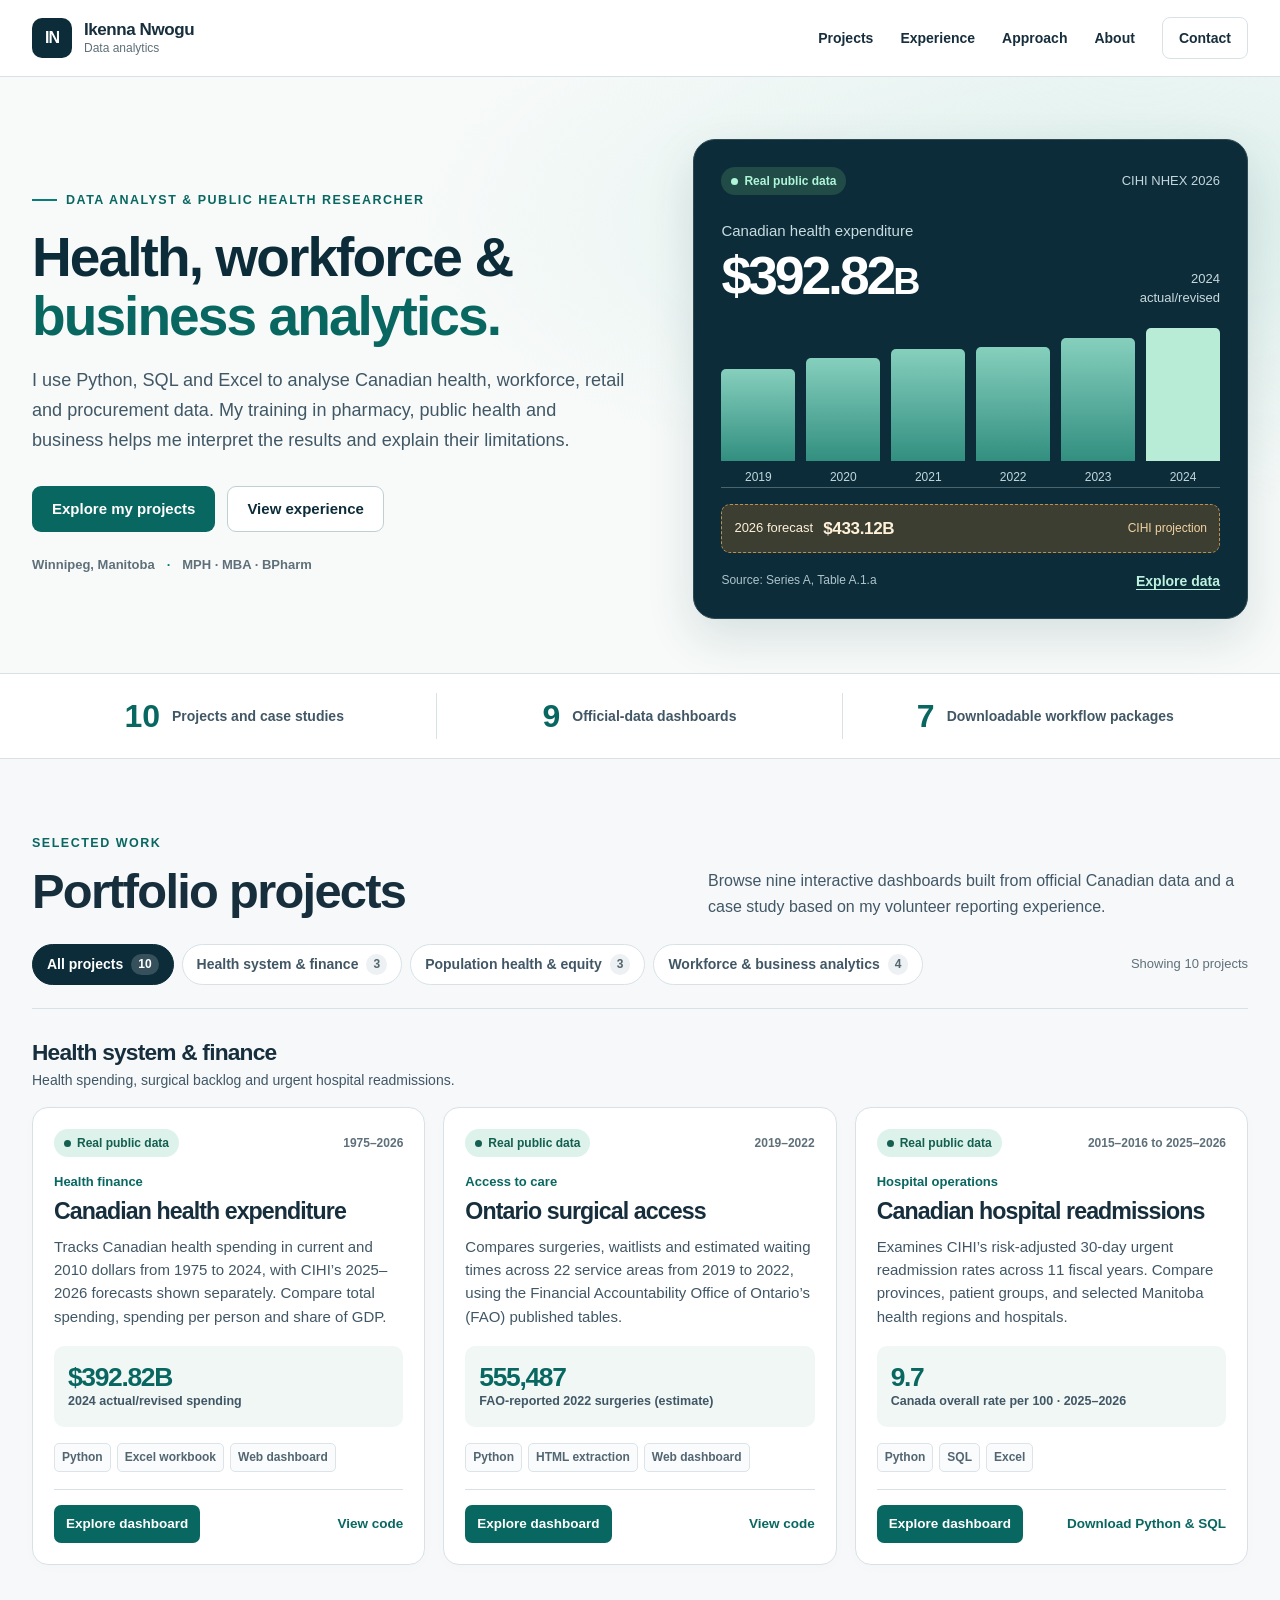
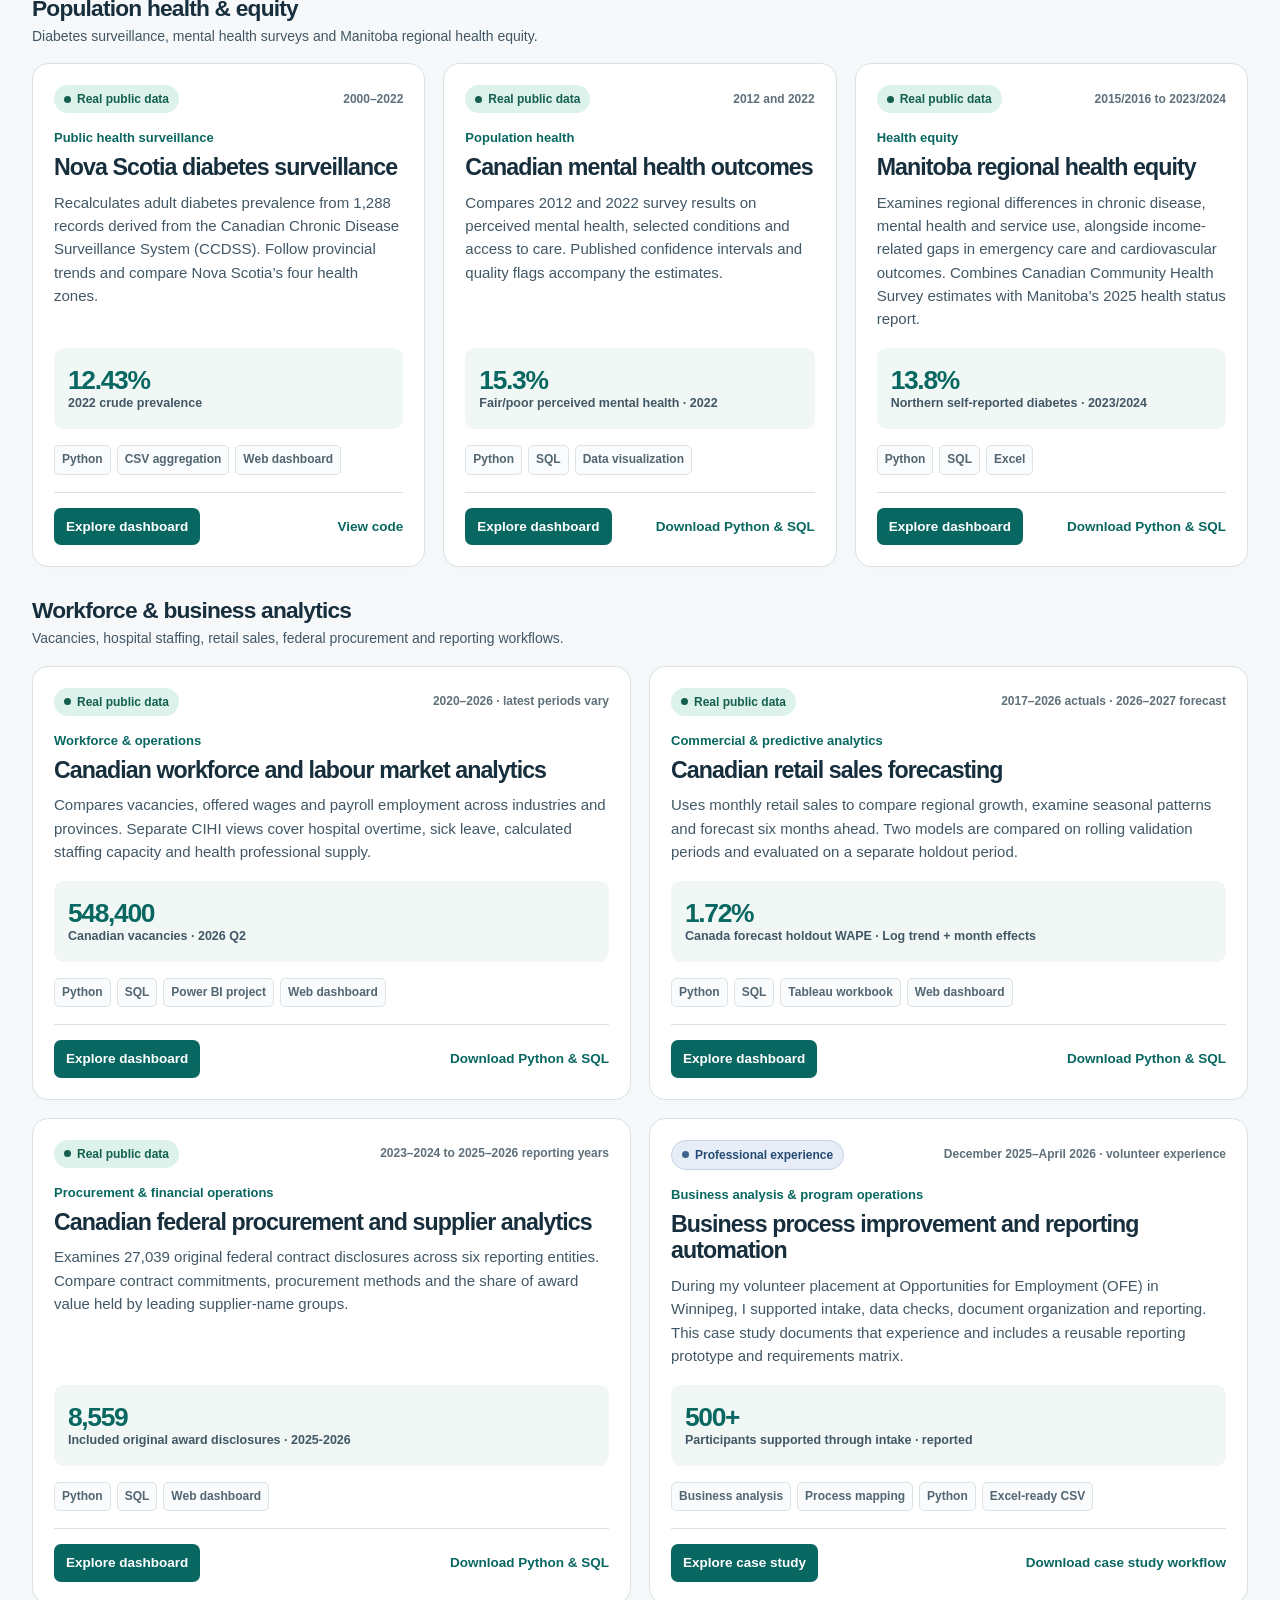
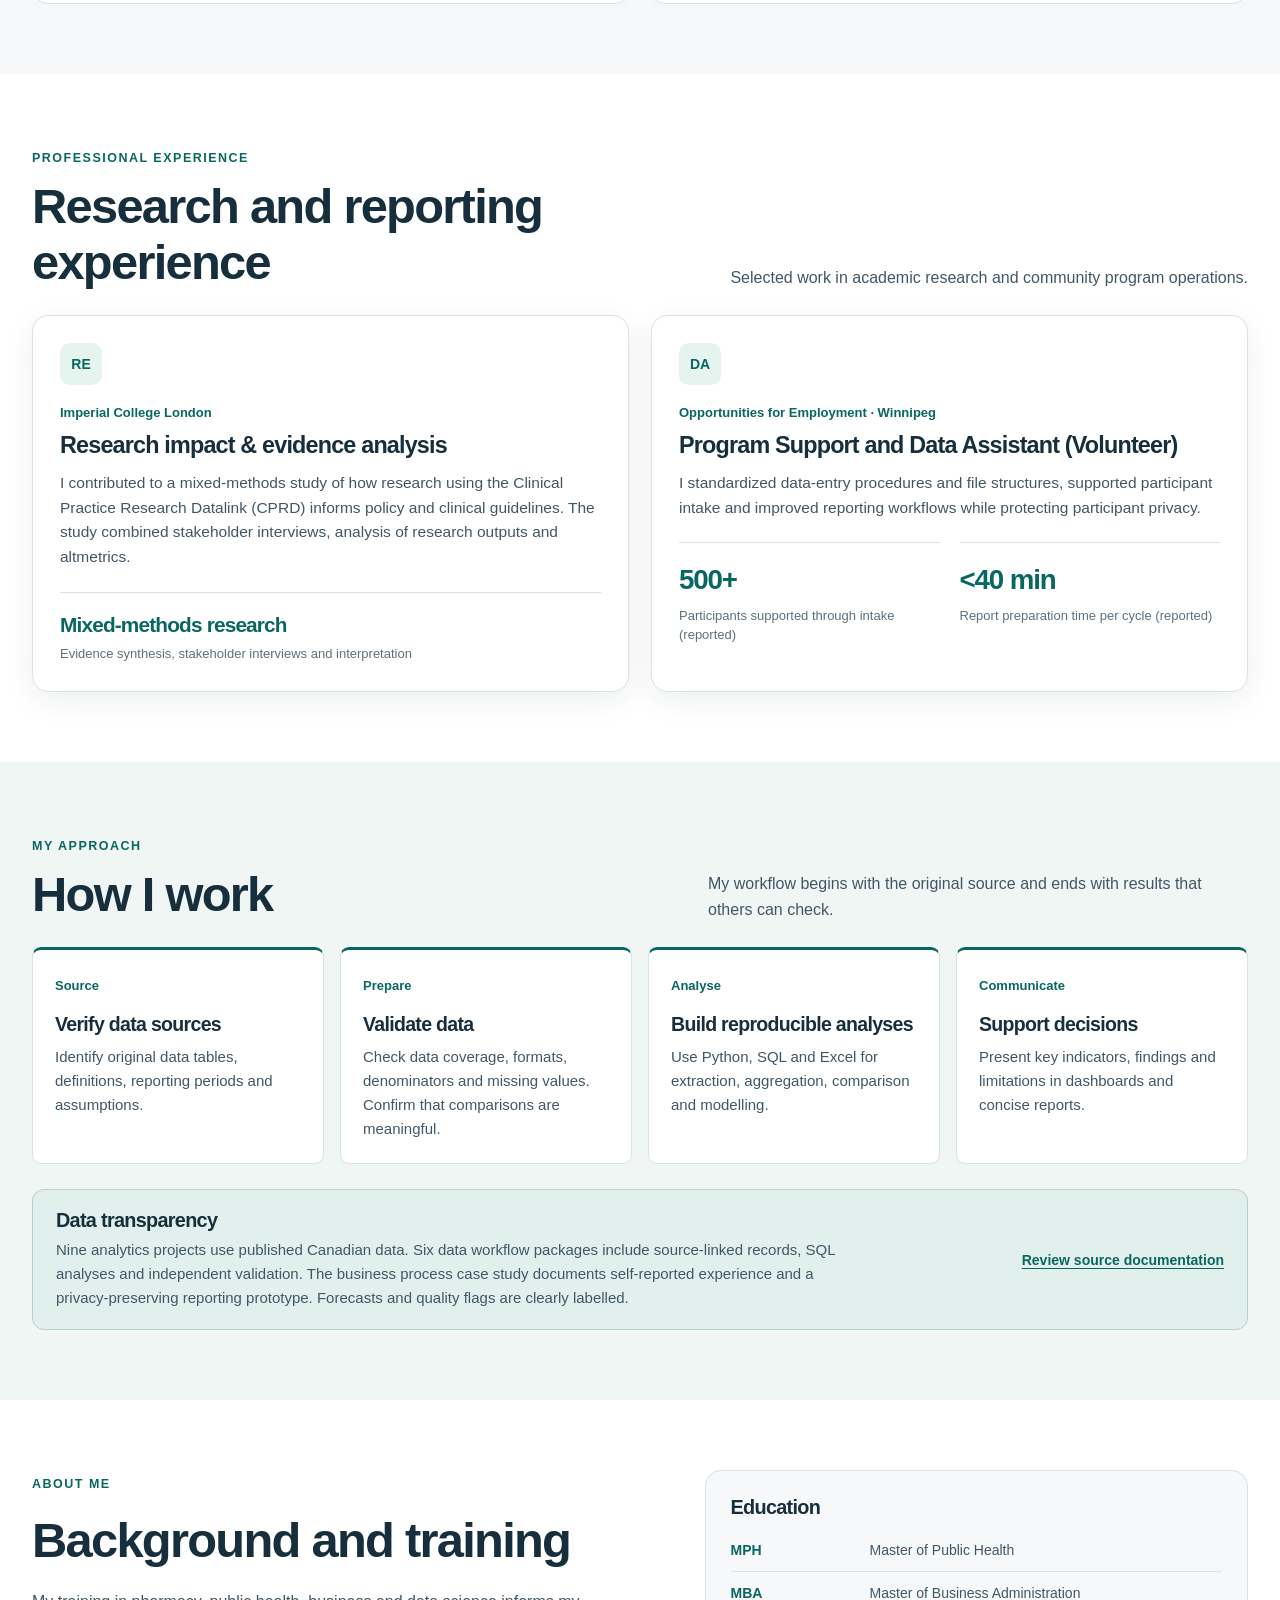
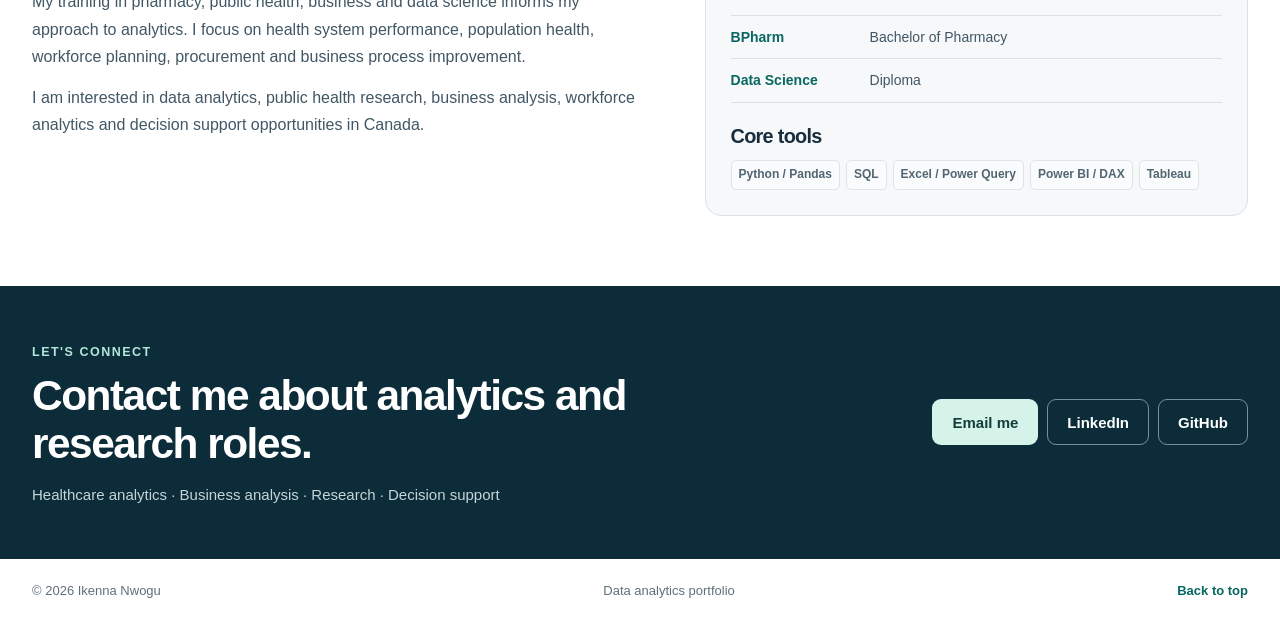
==== commit 82810b30: "Keep homepage metrics focused on projects and resources" ====
--- a/index.html
+++ b/index.html
@@ -8,7 +8,7 @@
   <meta name="robots" content="index,follow">
   <link rel="canonical" href="https://famiyke.github.io/health-data-portfolio/">
   <title>Ikenna Nwogu | Data Analytics</title>
-  <link rel="stylesheet" href="assets/site.css?v=20261123-audit">
+  <link rel="stylesheet" href="assets/site.css?v=20261123-stats">
   <script src="assets/projects.js?v=20261123-audit" defer></script>
   <script src="assets/expansion.js?v=20261123-audit" defer></script>
   <script src="assets/portfolio-additions.js?v=20261123-audit" defer></script>
@@ -48,7 +48,7 @@
       </div>
     </section>
     <section class="impact-strip" aria-label="Portfolio overview">
-      <div class="shell strip-grid"><div><strong>10</strong><span>Projects and case studies</span></div><div><strong>9</strong><span>Official-data dashboards</span></div><div><strong>33,499</strong><span>Source records verified in 6 data workflows</span></div><div><strong>7</strong><span>Downloadable workflow packages</span></div></div>
+      <div class="shell strip-grid"><div><strong>10</strong><span>Projects and case studies</span></div><div><strong>9</strong><span>Official-data dashboards</span></div><div><strong>7</strong><span>Downloadable workflow packages</span></div></div>
     </section>
     <section class="section project-section" id="projects">
       <div class="shell">
--- a/assets/site.css
+++ b/assets/site.css
@@ -1,11 +1,11 @@
 :root{color-scheme:light;--ink:#172e3d;--navy:#0c2c39;--text:#415765;--muted:#5f707a;--teal:#087c78;--teal-dark:#096761;--teal-light:#e5f4ef;--amber:#935c0b;--amber-light:#fff0d4;--paper:#f6f8fa;--white:#fff;--line:#d8e2e6;--shadow:0 8px 30px rgba(14,42,54,.075);--radius:16px}
 *{box-sizing:border-box}html{scroll-behavior:smooth;scroll-padding-top:100px}body{margin:0;font:16px/1.6 "Inter","Segoe UI",Arial,sans-serif;color:var(--ink);background:#fff;-webkit-font-smoothing:antialiased}a{color:inherit;text-decoration:none}button,select{font:inherit}button{cursor:pointer}button:disabled{cursor:default}button,a,select{touch-action:manipulation}button:focus-visible,a:focus-visible,select:focus-visible,summary:focus-visible,[tabindex]:focus-visible{outline:3px solid #bd7a18;outline-offset:4px}h1,h2,h3,p{margin:0}h1,h2,h3{line-height:1.15;letter-spacing:-.035em}p{color:var(--text)}h1{font-size:clamp(2.8rem,6vw,5.25rem);font-weight:730}h2{font-size:clamp(2rem,4vw,3.05rem);font-weight:700}h3{font-size:1.24rem;font-weight:690}::selection{background:#b5e8db;color:#103935}.shell{width:min(1240px,calc(100% - 64px));margin-inline:auto}.skip-link{position:fixed;top:10px;left:10px;z-index:1000;background:white;color:var(--navy);padding:12px 18px;border:2px solid var(--teal);transform:translateY(-200%)}.skip-link:focus{transform:none}.site-header{position:sticky;top:0;z-index:20;background:rgba(255,255,255,.97);border-bottom:1px solid var(--line);backdrop-filter:blur(12px)}.nav{display:flex;align-items:center;justify-content:space-between;gap:24px;height:76px}.brand{display:flex;gap:12px;align-items:center;font-size:17px;line-height:1.3;font-weight:750;letter-spacing:-.025em;flex-shrink:0}.brand small{display:block;color:var(--muted);font-size:12px;letter-spacing:0;font-weight:500}.monogram{background:var(--navy);border-radius:10px;color:white;width:40px;height:40px;display:grid;place-items:center;font-weight:750;letter-spacing:-.07em;font-size:16px}.nav-links{display:flex;gap:27px;align-items:center;font-size:14px;font-weight:650}.nav-links a:hover{color:var(--teal-dark)}.nav-contact{border:1px solid var(--line);padding:9px 16px;border-radius:8px}.menu-button{display:none;background:white;border:1px solid var(--line);padding:8px 14px;border-radius:8px;color:var(--ink);font-weight:650}
 .hero{background:radial-gradient(ellipse at 89% 24%,#dcefeb 0,transparent 45%),#f7faf9;border-bottom:1px solid var(--line);padding:62px 0 54px}.hero-grid{display:grid;grid-template-columns:1.07fr 1fr;gap:68px;align-items:center}.hero-content{min-width:0}.eyebrow{display:inline-flex;align-items:center;gap:9px;text-transform:uppercase;letter-spacing:.12em;font-weight:750;font-size:12.5px;color:var(--teal-dark);margin-bottom:18px}.short-line{width:25px;height:2px;background:var(--teal);display:inline-block}.hero h1{font-size:clamp(2.45rem,4.3vw,3.8rem);line-height:1.08;margin-bottom:20px;color:var(--navy)}.hero h1 em{color:var(--teal-dark);font-style:normal}.hero-lead{font-size:1.13rem;max-width:600px;line-height:1.65}.actions{display:flex;flex-wrap:wrap;gap:12px;margin:30px 0 23px}.button{display:inline-flex;align-items:center;justify-content:center;border:1px solid transparent;border-radius:9px;padding:12px 19px;font-size:15px;font-weight:700;line-height:1.3;min-height:46px;transition:background .16s,transform .16s}.button:hover{transform:translateY(-1px)}.primary{background:var(--teal-dark);color:white}.primary:hover{background:#07514d}.secondary{background:white;border-color:#bfd0d3;color:var(--navy)}.secondary:hover{background:#eef6f4}.hero-facts{display:flex;gap:12px;flex-wrap:wrap;font-size:13px;font-weight:600;color:var(--muted)}.hero-facts span+span:before{content:"·";margin-right:12px;color:var(--teal)}.hero-viz{border:1px solid #2f4a53;border-radius:22px;background:var(--navy);color:#fff;padding:27px;box-shadow:0 18px 48px #153e4a24;overflow:hidden}.viz-top,.viz-heading,.viz-footer{display:flex;justify-content:space-between;align-items:center;gap:10px}.viz-top{color:#c4d7dd;font-size:13px}.badge{font-size:12px;line-height:1.35;font-weight:750;display:inline-flex;align-items:center;gap:6px;border-radius:999px;padding:6px 10px;white-space:nowrap}.badge-dot{width:7px;height:7px;border-radius:50%;background:currentColor;flex:none}.badge.actual{color:#145f50;background:#dcf2ea}.badge.sim{color:#805208;background:#fff0d5}.hero-viz .badge.actual{color:#aff5d9;background:#214b47}.viz-heading{align-items:end;margin:24px 0 10px}.viz-heading p{color:#c8dbe1;font-size:15px}.viz-number{font-size:clamp(2rem,4.2vw,3.5rem);font-weight:750;line-height:1.2;letter-spacing:-.06em;font-variant-numeric:tabular-nums}.viz-number span{font-size:.7em}.viz-aside{color:#c9d9dd;line-height:1.45;font-size:13px;text-align:right}.hero-chart{display:grid;grid-template-columns:repeat(6,minmax(0,1fr));align-items:end;gap:11px;height:170px;padding:10px 0 0;border-bottom:1px solid #4a656e}.hero-bar{display:grid;grid-template-rows:1fr auto;gap:7px;align-items:end;height:100%;font-size:12px;color:#c2d7db;text-align:center;min-width:0}.hero-bar-track{height:100%;display:flex;align-items:flex-end}.hero-bar-fill{width:100%;background:linear-gradient(180deg,#86cfbd,#328f80);border-radius:5px 5px 0 0;position:relative;min-height:5px}.hero-bar:last-child .hero-bar-fill{background:#b9ecd7}.hero-bar .bar-year{white-space:nowrap}.forecast{display:flex;gap:10px;align-items:center;margin-top:16px;border:1px dashed #bd904e;border-radius:9px;padding:10px 12px;color:#fff1d8;flex-wrap:wrap;font-size:13px;background:#3c3e32}.forecast strong{font-size:17px;letter-spacing:-.02em}.forecast small{margin-left:auto;color:#f3d3a1;font-size:12px}.viz-footer{margin-top:18px;font-size:12px;line-height:1.45;color:#aec4cc}.viz-footer a{color:#bcf2df;font-size:14px;font-weight:750;text-decoration:underline;text-underline-offset:3px;white-space:nowrap}
-.impact-strip{background:#fff;border-bottom:1px solid var(--line)}.strip-grid{display:grid;grid-template-columns:repeat(4,1fr);padding-block:19px}.strip-grid div{display:flex;gap:12px;align-items:center;justify-content:center;padding:7px 12px;border-right:1px solid var(--line)}.strip-grid div:last-child{border:0}.strip-grid strong{font-size:2rem;color:var(--teal-dark);line-height:1;font-weight:750}.strip-grid span{font-size:14px;font-weight:650;color:var(--text)}.section{padding-block:70px}.section-heading{margin-bottom:25px}.split{display:grid;grid-template-columns:1fr 1fr;gap:30px;align-items:end}.split p{max-width:540px;justify-self:end;line-height:1.6}.section-heading .eyebrow{margin-bottom:10px}.project-section{background:var(--paper)}.filter-bar{display:flex;align-items:center;gap:8px;flex-wrap:wrap;padding-bottom:23px;border-bottom:1px solid var(--line)}.filter{display:inline-flex;align-items:center;gap:8px;background:white;border:1px solid var(--line);border-radius:999px;padding:8px 14px;font-size:14px;font-weight:700;color:var(--text)}.filter span{font-size:12px;border-radius:999px;background:#edf1f3;padding:1px 7px;color:#52666d}.filter.active{background:var(--navy);color:white;border-color:var(--navy)}.filter.active span{background:#36515c;color:white}.filter-status{margin-left:auto;color:var(--muted);font-size:13px}.group-head{display:flex;align-items:center;gap:18px;justify-content:space-between;margin:30px 0 16px}.group-head h3{font-size:1.42rem}.group-head p{font-size:14px;margin-top:4px}.data-group[hidden]{display:none}.project-grid{display:grid;grid-template-columns:repeat(3,minmax(0,1fr));gap:18px}.project-card{padding:21px;border:1px solid var(--line);border-radius:var(--radius);background:white;display:flex;flex-direction:column;box-shadow:0 3px 14px #122c3504;transition:box-shadow .2s,border-color .2s;min-width:0}.project-card:hover{border-color:#a5c3bd;box-shadow:var(--shadow)}.project-card.sim-card:hover{border-color:#d7b475}.card-meta{display:flex;gap:6px;flex-wrap:wrap;justify-content:space-between;align-items:center;margin-bottom:15px}.period{font-size:12px;font-weight:650;color:var(--muted);white-space:nowrap}.domain{font-size:13px;font-weight:650;color:var(--teal-dark);margin-bottom:5px}.sim-card .domain{color:var(--amber)}.project-card h3{font-size:1.45rem;letter-spacing:-.04em;line-height:1.15;margin-bottom:10px}.card-summary{font-size:15px;line-height:1.55;margin-bottom:18px;flex:1}.card-metric{border-radius:10px;background:#f1f7f5;padding:13px 14px;display:flex;align-items:center;gap:12px;justify-content:space-between;margin-bottom:16px;min-height:81px}.sim-card .card-metric{background:#fdf7e9}.metric-number{font-size:1.65rem;line-height:1.15;font-weight:750;color:var(--teal-dark);letter-spacing:-.05em;white-space:nowrap;font-variant-numeric:tabular-nums}.sim-card .metric-number{color:#805208}.metric-label{font-size:12.5px;font-weight:650;line-height:1.4;color:var(--text);max-width:170px}.mini-bars{display:flex;align-items:flex-end;gap:3px;height:48px;min-width:52px;max-width:76px;margin-left:auto}.mini-bars i{width:8px;min-width:3px;background:#69a99b;border-radius:3px 3px 0 0}.sim-card .mini-bars i{background:#c5a264}.tags{display:flex;gap:6px;flex-wrap:wrap}.tags span{border:1px solid #dce4e7;border-radius:5px;background:#f9fbfc;color:#526672;font-size:12px;font-weight:650;padding:4px 7px}.card-actions{display:flex;flex-wrap:wrap;justify-content:space-between;align-items:center;gap:12px;margin-top:17px;border-top:1px solid var(--line);padding-top:15px}.card-actions a{font-size:13.5px;font-weight:750;color:var(--teal-dark)}.card-actions a:first-child{border-radius:7px;background:var(--teal-dark);color:white;padding:8px 12px}.card-actions a:first-child:hover{background:#064e49}.card-actions a:last-child:hover{text-decoration:underline;text-underline-offset:4px}
+.impact-strip{background:#fff;border-bottom:1px solid var(--line)}.strip-grid{display:grid;grid-template-columns:repeat(3,1fr);padding-block:19px}.strip-grid div{display:flex;gap:12px;align-items:center;justify-content:center;padding:7px 12px;border-right:1px solid var(--line)}.strip-grid div:last-child{border:0}.strip-grid strong{font-size:2rem;color:var(--teal-dark);line-height:1;font-weight:750}.strip-grid span{font-size:14px;font-weight:650;color:var(--text)}.section{padding-block:70px}.section-heading{margin-bottom:25px}.split{display:grid;grid-template-columns:1fr 1fr;gap:30px;align-items:end}.split p{max-width:540px;justify-self:end;line-height:1.6}.section-heading .eyebrow{margin-bottom:10px}.project-section{background:var(--paper)}.filter-bar{display:flex;align-items:center;gap:8px;flex-wrap:wrap;padding-bottom:23px;border-bottom:1px solid var(--line)}.filter{display:inline-flex;align-items:center;gap:8px;background:white;border:1px solid var(--line);border-radius:999px;padding:8px 14px;font-size:14px;font-weight:700;color:var(--text)}.filter span{font-size:12px;border-radius:999px;background:#edf1f3;padding:1px 7px;color:#52666d}.filter.active{background:var(--navy);color:white;border-color:var(--navy)}.filter.active span{background:#36515c;color:white}.filter-status{margin-left:auto;color:var(--muted);font-size:13px}.group-head{display:flex;align-items:center;gap:18px;justify-content:space-between;margin:30px 0 16px}.group-head h3{font-size:1.42rem}.group-head p{font-size:14px;margin-top:4px}.data-group[hidden]{display:none}.project-grid{display:grid;grid-template-columns:repeat(3,minmax(0,1fr));gap:18px}.project-card{padding:21px;border:1px solid var(--line);border-radius:var(--radius);background:white;display:flex;flex-direction:column;box-shadow:0 3px 14px #122c3504;transition:box-shadow .2s,border-color .2s;min-width:0}.project-card:hover{border-color:#a5c3bd;box-shadow:var(--shadow)}.project-card.sim-card:hover{border-color:#d7b475}.card-meta{display:flex;gap:6px;flex-wrap:wrap;justify-content:space-between;align-items:center;margin-bottom:15px}.period{font-size:12px;font-weight:650;color:var(--muted);white-space:nowrap}.domain{font-size:13px;font-weight:650;color:var(--teal-dark);margin-bottom:5px}.sim-card .domain{color:var(--amber)}.project-card h3{font-size:1.45rem;letter-spacing:-.04em;line-height:1.15;margin-bottom:10px}.card-summary{font-size:15px;line-height:1.55;margin-bottom:18px;flex:1}.card-metric{border-radius:10px;background:#f1f7f5;padding:13px 14px;display:flex;align-items:center;gap:12px;justify-content:space-between;margin-bottom:16px;min-height:81px}.sim-card .card-metric{background:#fdf7e9}.metric-number{font-size:1.65rem;line-height:1.15;font-weight:750;color:var(--teal-dark);letter-spacing:-.05em;white-space:nowrap;font-variant-numeric:tabular-nums}.sim-card .metric-number{color:#805208}.metric-label{font-size:12.5px;font-weight:650;line-height:1.4;color:var(--text);max-width:170px}.mini-bars{display:flex;align-items:flex-end;gap:3px;height:48px;min-width:52px;max-width:76px;margin-left:auto}.mini-bars i{width:8px;min-width:3px;background:#69a99b;border-radius:3px 3px 0 0}.sim-card .mini-bars i{background:#c5a264}.tags{display:flex;gap:6px;flex-wrap:wrap}.tags span{border:1px solid #dce4e7;border-radius:5px;background:#f9fbfc;color:#526672;font-size:12px;font-weight:650;padding:4px 7px}.card-actions{display:flex;flex-wrap:wrap;justify-content:space-between;align-items:center;gap:12px;margin-top:17px;border-top:1px solid var(--line);padding-top:15px}.card-actions a{font-size:13.5px;font-weight:750;color:var(--teal-dark)}.card-actions a:first-child{border-radius:7px;background:var(--teal-dark);color:white;padding:8px 12px}.card-actions a:first-child:hover{background:#064e49}.card-actions a:last-child:hover{text-decoration:underline;text-underline-offset:4px}
 .experience{background:white}.experience-grid{display:grid;grid-template-columns:1fr 1fr;gap:22px}.experience-card{border:1px solid var(--line);border-radius:var(--radius);padding:27px;box-shadow:var(--shadow);position:relative}.experience-icon{display:grid;place-items:center;width:42px;height:42px;border-radius:10px;background:var(--teal-light);color:var(--teal-dark);font-size:14px;font-weight:800;margin-bottom:18px}.kicker{font-weight:700;font-size:13px;color:var(--teal-dark);margin-bottom:8px}.experience-card h3{font-size:1.46rem;margin-bottom:12px}.experience-card p:not(.kicker){font-size:15.5px;line-height:1.6;margin-bottom:22px}.experience-result{display:flex;flex-direction:column;padding-top:15px;border-top:1px solid var(--line)}.experience-result strong{font-size:1.3rem;color:var(--teal-dark);letter-spacing:-.04em;font-weight:750}.experience-result span{font-size:13px;color:var(--muted);margin-top:4px;line-height:1.45}.outcomes{display:grid;grid-template-columns:1fr 1fr;gap:20px}.outcomes strong{font-size:1.73rem}.approach{background:#f0f6f4}.approach-grid{display:grid;grid-template-columns:repeat(4,minmax(0,1fr));gap:16px}.approach-grid article{padding:22px;border-top:3px solid var(--teal-dark);background:white;border-radius:9px;border-inline:1px solid var(--line);border-bottom:1px solid var(--line)}.step{display:inline-block;color:var(--teal-dark);font-size:13px;font-weight:750;margin-bottom:16px}.approach-grid h3{margin-bottom:10px;font-size:1.22rem}.approach-grid p{font-size:15px}.transparency{margin-top:25px;display:flex;align-items:center;gap:23px;justify-content:space-between;border:1px solid #b6d0ca;border-radius:12px;padding:19px 23px;background:#e2f0ed}.transparency h3{margin-bottom:6px}.transparency p{font-size:15px;max-width:790px}.text-link{color:var(--teal-dark);font-size:14px;font-weight:750;text-decoration:underline;text-underline-offset:3px}.transparency .text-link{flex-shrink:0}.about-grid{display:grid;grid-template-columns:1fr .88fr;gap:55px;align-items:start}.about h2{margin-bottom:20px}.about p{margin-bottom:14px;line-height:1.7}.credentials{background:var(--paper);border-radius:var(--radius);padding:25px;border:1px solid var(--line)}.credentials dl{margin:10px 0 22px}.credentials dl div{display:flex;gap:14px;align-items:baseline;padding:10px 0;border-bottom:1px solid var(--line)}.credentials dt{width:125px;flex-shrink:0;font-size:14px;color:var(--teal-dark);font-weight:750}.credentials dd{margin:0;color:var(--text);font-size:14px}.credentials .tags{margin-top:13px}.contact{background:var(--navy);color:white;padding:52px 0}.contact-grid{display:grid;grid-template-columns:1.2fr 1fr;gap:28px;align-items:center}.contact .eyebrow{color:#b3e7d9;margin-bottom:10px}.contact h2{font-size:clamp(1.9rem,3.5vw,2.65rem);max-width:650px;margin-bottom:14px}.contact p{color:#c4d5da;font-size:15px}.contact-actions{display:flex;justify-content:end;gap:9px;flex-wrap:wrap}.light{background:#d6f3e9;color:#123d3a}.light:hover{background:white}.outline-light{border:1px solid #70949e;color:white}.outline-light:hover{background:#294b55}.footer-inner{display:flex;justify-content:space-between;gap:12px;padding:22px 0;font-size:13px;color:var(--muted);flex-wrap:wrap}.footer-inner a{color:var(--teal-dark);font-weight:650}
 .project-intro{background:#f0f6f4;border-bottom:1px solid var(--line);padding:24px 0 25px}.breadcrumb{display:flex;align-items:center;justify-content:space-between;gap:12px;margin-bottom:16px;flex-wrap:wrap}.breadcrumb a{font-size:14px;color:var(--teal-dark);font-weight:700;text-decoration:underline;text-underline-offset:3px}.project-picker{display:flex;align-items:center;gap:8px;color:var(--muted);font-size:13px;font-weight:650}.project-picker select{width:min(280px,100%);font-size:14px}.intro-kickers{display:flex;align-items:center;gap:10px;flex-wrap:wrap;margin-bottom:14px}.intro-kickers .domain{margin:0}.project-intro h1{font-size:clamp(2rem,4vw,3.25rem);margin-bottom:12px;max-width:1100px;color:var(--navy)}.question{font-size:1.13rem;font-weight:650;color:var(--navy);max-width:900px;margin-bottom:10px}.intro-summary{font-size:16px;max-width:880px}.data-status{margin-top:15px;padding:11px 14px;border-radius:10px;display:flex;align-items:start;gap:12px;border:1px solid #a5cabe;background:#e1f2ea;color:#214840;font-size:14px;line-height:1.5}.data-status.simulated{border-color:#e1c18a;background:#fff2d9;color:#67440e}.data-status strong{display:block;white-space:nowrap}.project-body{background:var(--paper);padding:22px 0 56px}.summary-grid{display:grid;grid-template-columns:repeat(3,minmax(0,1fr));gap:16px;margin-bottom:16px}.summary-card{background:white;border:1px solid var(--line);border-radius:12px;padding:20px 21px;min-width:0}.summary-card strong{font-size:clamp(1.55rem,3vw,2.3rem);font-weight:750;line-height:1.1;color:var(--teal-dark);letter-spacing:-.05em;display:block;overflow-wrap:anywhere;font-variant-numeric:tabular-nums}.summary-card.simulated strong{color:var(--amber)}.summary-card span{display:block;font-size:14px;color:var(--text);font-weight:650;margin-top:8px;line-height:1.35}.dashboard-layout{display:grid;grid-template-columns:minmax(0,2.12fr) minmax(235px,1fr);gap:20px;align-items:start}.dashboard-main{min-width:0}.dashboard-panel,.side-panel{padding:23px;background:white;border:1px solid var(--line);border-radius:var(--radius);box-shadow:0 3px 15px #132b3405;min-width:0}.panel-heading{display:flex;align-items:start;justify-content:space-between;gap:12px;margin-bottom:21px}.panel-heading h2{font-size:1.55rem}.panel-heading p{font-size:14px;margin-top:5px}.panel-heading .badge{flex-shrink:0}.controls{display:grid;grid-template-columns:minmax(0,1.2fr) minmax(0,1fr);gap:13px;padding-bottom:15px;border-bottom:1px solid var(--line)}.control{display:flex;flex-direction:column;gap:6px;min-width:0;color:var(--ink);font-size:13px;font-weight:750}.control select,.project-picker select{min-height:43px;color:var(--ink);background:#fff;border:1px solid #afc4c9;padding:8px 30px 8px 10px;border-radius:8px;appearance:none;background-image:url("data:image/svg+xml,%3Csvg xmlns='http://www.w3.org/2000/svg' viewBox='0 0 20 20'%3E%3Cpath d='m5 7 5 5 5-5' fill='none' stroke='%233e606c' stroke-width='1.6' stroke-linecap='round' stroke-linejoin='round'/%3E%3C/svg%3E");background-repeat:no-repeat;background-size:18px;background-position:right 7px center;font-size:14px;max-width:100%;text-overflow:ellipsis}.control select:disabled{color:var(--muted);background-color:#f2f5f6;cursor:default}.chart-top{display:flex;justify-content:space-between;align-items:center;gap:10px;flex-wrap:wrap;margin-top:21px}.chart-top h3{font-size:1.03rem;letter-spacing:-.02em}.sort-label{display:inline-flex;align-items:center;gap:5px;font-size:12px;color:var(--muted);font-weight:650}.sort-label select{border:1px solid #cddadf;border-radius:6px;background:white;color:var(--ink);padding:5px 6px;min-height:32px;font-size:12px}.chart-explain{font-size:13px;color:var(--muted);line-height:1.5;margin-top:8px;margin-bottom:16px}.chart{position:relative;min-height:170px}.bar-chart{display:grid;gap:10px}.data-row{display:grid;grid-template-columns:minmax(100px,1.05fr) minmax(0,2fr) 75px;gap:10px;align-items:center;min-width:0;font-size:13px;line-height:1.3}.bar-label{color:var(--text);font-weight:600;overflow-wrap:anywhere}.data-track{height:20px;position:relative;border-radius:4px;background:#edf3f3;overflow:hidden}.data-fill{height:100%;background:var(--teal);border-radius:4px;min-width:0}.simulated-chart .data-fill{background:#b27d2c}.bar-value{font-variant-numeric:tabular-nums;font-weight:750;text-align:right;color:var(--ink);font-size:13px}.data-row:focus .data-track,.data-row:hover .data-track{outline:1px solid var(--teal-dark);outline-offset:2px}.chart-tooltip{position:absolute;z-index:3;top:0;left:0;pointer-events:none;background:#12333e;color:white;padding:8px 11px;font-size:13px;line-height:1.5;border-radius:7px;box-shadow:var(--shadow);max-width:270px;transform:translate(-50%,-105%);white-space:normal}.chart-tooltip[hidden]{display:none}.line-chart{display:block;width:100%;height:auto;overflow:visible}.line-chart .grid-line{stroke:#dae6e7;stroke-width:1}.line-chart .axis-label{fill:#526975;font-size:12px}.line-chart .axis-line{stroke:#8da6ad;stroke-width:1}.line-chart .actual-line{fill:none;stroke:#087c78;stroke-width:3.2;stroke-linejoin:round;stroke-linecap:round}.line-chart .forecast-line{fill:none;stroke:#ad7629;stroke-width:3;stroke-dasharray:6 5;stroke-linejoin:round}.line-chart .actual-point{fill:#fff;stroke:#087c78;stroke-width:2.3}.line-chart .forecast-point{fill:#fff5e1;stroke:#ad7629;stroke-width:2.5}.line-chart circle:hover,.line-chart circle:focus{stroke-width:4;outline:none;filter:drop-shadow(0 0 2px #9a8540)}.legend{display:flex;gap:16px;flex-wrap:wrap;margin:9px 0 3px;font-size:12px;font-weight:650;color:var(--muted)}.legend span{display:inline-flex;align-items:center;gap:6px}.legend i{width:20px;height:3px;background:var(--teal);border-radius:2px}.legend .forecast-key{background:repeating-linear-gradient(90deg,#ad7629 0 5px,transparent 5px 8px)}.chart-footer{display:flex;flex-wrap:wrap;align-items:center;justify-content:space-between;gap:9px;margin-top:20px;padding-top:15px;border-top:1px solid var(--line)}.chart-footer p{font-size:13px}.download{background:#ecf5f2;color:var(--teal-dark);border:1px solid #c6ddd4;border-radius:7px;padding:8px 12px;font-weight:700;font-size:13px}.download:hover{background:#dbeee7}.table-panel{margin-top:18px}.table-panel h2{font-size:1.45rem;margin-bottom:8px}.table-scroll{overflow-x:auto;max-width:100%;margin-top:15px;border-radius:8px;border:1px solid var(--line)}table{border-collapse:collapse;width:100%;min-width:380px;font-size:13px}th,td{padding:10px 12px;text-align:left;border-bottom:1px solid #e5ebef;font-variant-numeric:tabular-nums}thead th{background:#eaf2f2;font-weight:750;line-height:1.35;position:sticky;top:0}tbody th{font-weight:600}tbody tr:last-child td,tbody tr:last-child th{border:0}.numeric{text-align:right;white-space:nowrap}.status-forecast{color:#825304;font-weight:700}.table-caption{font-size:13px;color:var(--muted);margin-top:11px}.side-panel{padding:20px;margin-bottom:16px}.side-panel h2{font-size:1.22rem;letter-spacing:-.025em;margin-bottom:13px}.side-panel h3{font-size:1rem;letter-spacing:-.015em;margin:16px 0 7px}.side-panel p{font-size:14px;line-height:1.6}.side-panel ul{margin:6px 0 16px;padding-left:20px;font-size:14px;color:var(--text)}.side-panel li{margin:6px 0}.source-block{padding-top:14px;border-top:1px solid var(--line);margin-top:15px}.source-block a{display:block;text-decoration:underline;text-underline-offset:3px;font-size:14px;font-weight:700;color:var(--teal-dark);margin:11px 0;overflow-wrap:anywhere}.limits-panel{background:#f3f7f8;border-left:3px solid #66838c}.limits-panel.simulated{background:#fff8e9;border-left-color:#b27d2c}.project-nav{padding:25px 0 34px;border-top:1px solid var(--line);background:white}.project-nav-inner{display:flex;align-items:center;justify-content:space-between;gap:12px;flex-wrap:wrap}.project-nav-inner a{font-weight:700;color:var(--teal-dark);font-size:14px}.project-nav-inner .secondary{color:var(--ink)}.no-results{padding:64px 0}.no-results h1{font-size:2.5rem;margin-bottom:16px}.no-results p{margin-bottom:20px}
 @media(max-width:1050px){.hero-grid{gap:36px}.project-grid{gap:12px}.project-card{padding:17px}.mini-bars{display:none}.project-card h3{font-size:1.3rem}.approach-grid{grid-template-columns:repeat(2,minmax(0,1fr))}.dashboard-layout{grid-template-columns:minmax(0,1.8fr) minmax(210px,1fr)}.dashboard-panel{padding:17px}.data-row{grid-template-columns:minmax(95px,1fr) minmax(0,1.55fr) 63px;gap:7px}}
-@media(max-width:760px){html{scroll-padding-top:84px}.shell{width:calc(100% - 32px)}.nav{height:64px;gap:12px}.menu-button{display:block}.nav-links{display:none;position:absolute;top:64px;left:0;right:0;background:white;border-bottom:1px solid var(--line);padding:13px 16px 18px;box-shadow:var(--shadow);gap:3px;align-items:stretch;flex-direction:column}.nav-links.open{display:flex}.nav-links a{padding:10px 13px;border-radius:6px}.nav-contact{margin-top:5px;text-align:center}.hero{padding:40px 0 30px}.hero-grid,.split,.about-grid,.contact-grid{grid-template-columns:1fr;gap:23px}.hero h1{font-size:clamp(2.15rem,7.8vw,3.2rem);margin-bottom:17px}.hero-lead{font-size:1.02rem}.hero-viz{padding:20px}.hero-chart{height:155px}.hero-facts{font-size:12px}.strip-grid{grid-template-columns:1fr 1fr;padding-block:5px}.strip-grid div{justify-content:start;padding:13px 9px;border-bottom:1px solid var(--line);gap:8px}.strip-grid div:nth-child(2){border-right:0}.strip-grid div:nth-child(n+3){border-bottom:0}.strip-grid strong{font-size:1.55rem}.strip-grid span{font-size:12px}.section{padding-block:43px}.split{gap:10px}.split p{justify-self:start}.filter-status{width:100%;margin-left:0;line-height:1.4}.project-grid{grid-template-columns:repeat(2,minmax(0,1fr))}.group-head{margin-top:22px}.group-head h3{font-size:1.2rem}.group-head p{font-size:13px}.project-card h3{font-size:1.25rem}.experience-grid{grid-template-columns:1fr}.transparency{align-items:start;flex-direction:column;gap:12px}.transparency .text-link{flex-shrink:1}.credentials{padding:19px}.contact-actions{justify-content:start}.footer-inner{font-size:12px}.project-intro{padding:18px 0 24px}.breadcrumb{margin-bottom:17px}.project-picker{width:100%;justify-content:space-between}.project-picker select{max-width:68%}.project-intro h1{font-size:clamp(2rem,7vw,3.2rem)}.question{font-size:1.03rem}.data-status{display:block;font-size:13.5px}.data-status strong{margin-bottom:4px}.summary-grid{gap:9px}.summary-card{padding:12px}.summary-card strong{font-size:1.45rem}.summary-card span{font-size:12px;line-height:1.4}.dashboard-layout{grid-template-columns:1fr;gap:18px}.dashboard-panel,.side-panel{padding:16px}.project-body{padding-top:18px}.controls{grid-template-columns:1fr}.control select{width:100%}.chart-top h3{font-size:1rem}.panel-heading .badge{display:none}.dashboard-panel .chart-explain{font-size:13px}.table-scroll{margin-top:10px}.project-nav-inner{justify-content:center}.project-nav-inner a:first-child{order:1}.project-nav-inner a:last-child{order:2}.project-nav-inner .secondary{order:0;width:100%}}
+@media(max-width:760px){html{scroll-padding-top:84px}.shell{width:calc(100% - 32px)}.nav{height:64px;gap:12px}.menu-button{display:block}.nav-links{display:none;position:absolute;top:64px;left:0;right:0;background:white;border-bottom:1px solid var(--line);padding:13px 16px 18px;box-shadow:var(--shadow);gap:3px;align-items:stretch;flex-direction:column}.nav-links.open{display:flex}.nav-links a{padding:10px 13px;border-radius:6px}.nav-contact{margin-top:5px;text-align:center}.hero{padding:40px 0 30px}.hero-grid,.split,.about-grid,.contact-grid{grid-template-columns:1fr;gap:23px}.hero h1{font-size:clamp(2.15rem,7.8vw,3.2rem);margin-bottom:17px}.hero-lead{font-size:1.02rem}.hero-viz{padding:20px}.hero-chart{height:155px}.hero-facts{font-size:12px}.strip-grid{grid-template-columns:repeat(3,minmax(0,1fr));padding-block:5px}.strip-grid div{flex-direction:column;text-align:center;justify-content:start;padding:13px 6px;gap:8px}.strip-grid strong{font-size:1.55rem}.strip-grid span{font-size:12px}.section{padding-block:43px}.split{gap:10px}.split p{justify-self:start}.filter-status{width:100%;margin-left:0;line-height:1.4}.project-grid{grid-template-columns:repeat(2,minmax(0,1fr))}.group-head{margin-top:22px}.group-head h3{font-size:1.2rem}.group-head p{font-size:13px}.project-card h3{font-size:1.25rem}.experience-grid{grid-template-columns:1fr}.transparency{align-items:start;flex-direction:column;gap:12px}.transparency .text-link{flex-shrink:1}.credentials{padding:19px}.contact-actions{justify-content:start}.footer-inner{font-size:12px}.project-intro{padding:18px 0 24px}.breadcrumb{margin-bottom:17px}.project-picker{width:100%;justify-content:space-between}.project-picker select{max-width:68%}.project-intro h1{font-size:clamp(2rem,7vw,3.2rem)}.question{font-size:1.03rem}.data-status{display:block;font-size:13.5px}.data-status strong{margin-bottom:4px}.summary-grid{gap:9px}.summary-card{padding:12px}.summary-card strong{font-size:1.45rem}.summary-card span{font-size:12px;line-height:1.4}.dashboard-layout{grid-template-columns:1fr;gap:18px}.dashboard-panel,.side-panel{padding:16px}.project-body{padding-top:18px}.controls{grid-template-columns:1fr}.control select{width:100%}.chart-top h3{font-size:1rem}.panel-heading .badge{display:none}.dashboard-panel .chart-explain{font-size:13px}.table-scroll{margin-top:10px}.project-nav-inner{justify-content:center}.project-nav-inner a:first-child{order:1}.project-nav-inner a:last-child{order:2}.project-nav-inner .secondary{order:0;width:100%}}
 @media(max-width:470px){.project-grid{grid-template-columns:1fr}.project-card{padding:19px}.project-card h3{font-size:1.42rem}.mini-bars{display:flex}.approach-grid{grid-template-columns:1fr}.hero-viz{padding:16px}.hero-chart{gap:7px;height:143px}.viz-top{font-size:12px}.forecast small{margin-left:0}.hero-facts span+span:before{display:none}.hero-facts{gap:8px}.filter{font-size:13px;gap:4px;padding:8px 10px}.filter span{padding:1px 5px}.experience-card{padding:20px}.summary-grid{grid-template-columns:1fr;gap:8px}.summary-card{display:flex;justify-content:space-between;align-items:center;gap:12px}.summary-card span{text-align:right;max-width:54%;margin-top:0}.summary-card strong{font-size:1.55rem}.data-row{grid-template-columns:minmax(96px,1fr) minmax(0,1.3fr) 58px;gap:6px;font-size:12px}.bar-value{font-size:12px}.data-track{height:17px}.panel-heading h2{font-size:1.4rem}.chart-tooltip{max-width:200px}.line-chart .axis-label{font-size:13px}.credentials dt{width:100px}.contact .button{flex:1}.group-head p{max-width:100%}}
 @media(prefers-reduced-motion:reduce){*,*::before,*::after{scroll-behavior:auto!important;transition:none!important;animation:none!important}}
 [hidden]{display:none!important}.project-picker{white-space:nowrap}.intro-source{font-size:13px;color:var(--muted);margin-top:9px;line-height:1.5}.intro-source a{font-weight:650;text-decoration:underline;text-underline-offset:3px;color:var(--teal-dark);overflow-wrap:anywhere}.summary-card.forecast-card{background:#fff8eb;border-color:#e7c995}.summary-card.forecast-card strong{color:var(--amber)}.card-metric{align-items:center}.metric-label{max-width:none}.line-chart .axis-label{font-size:12px}
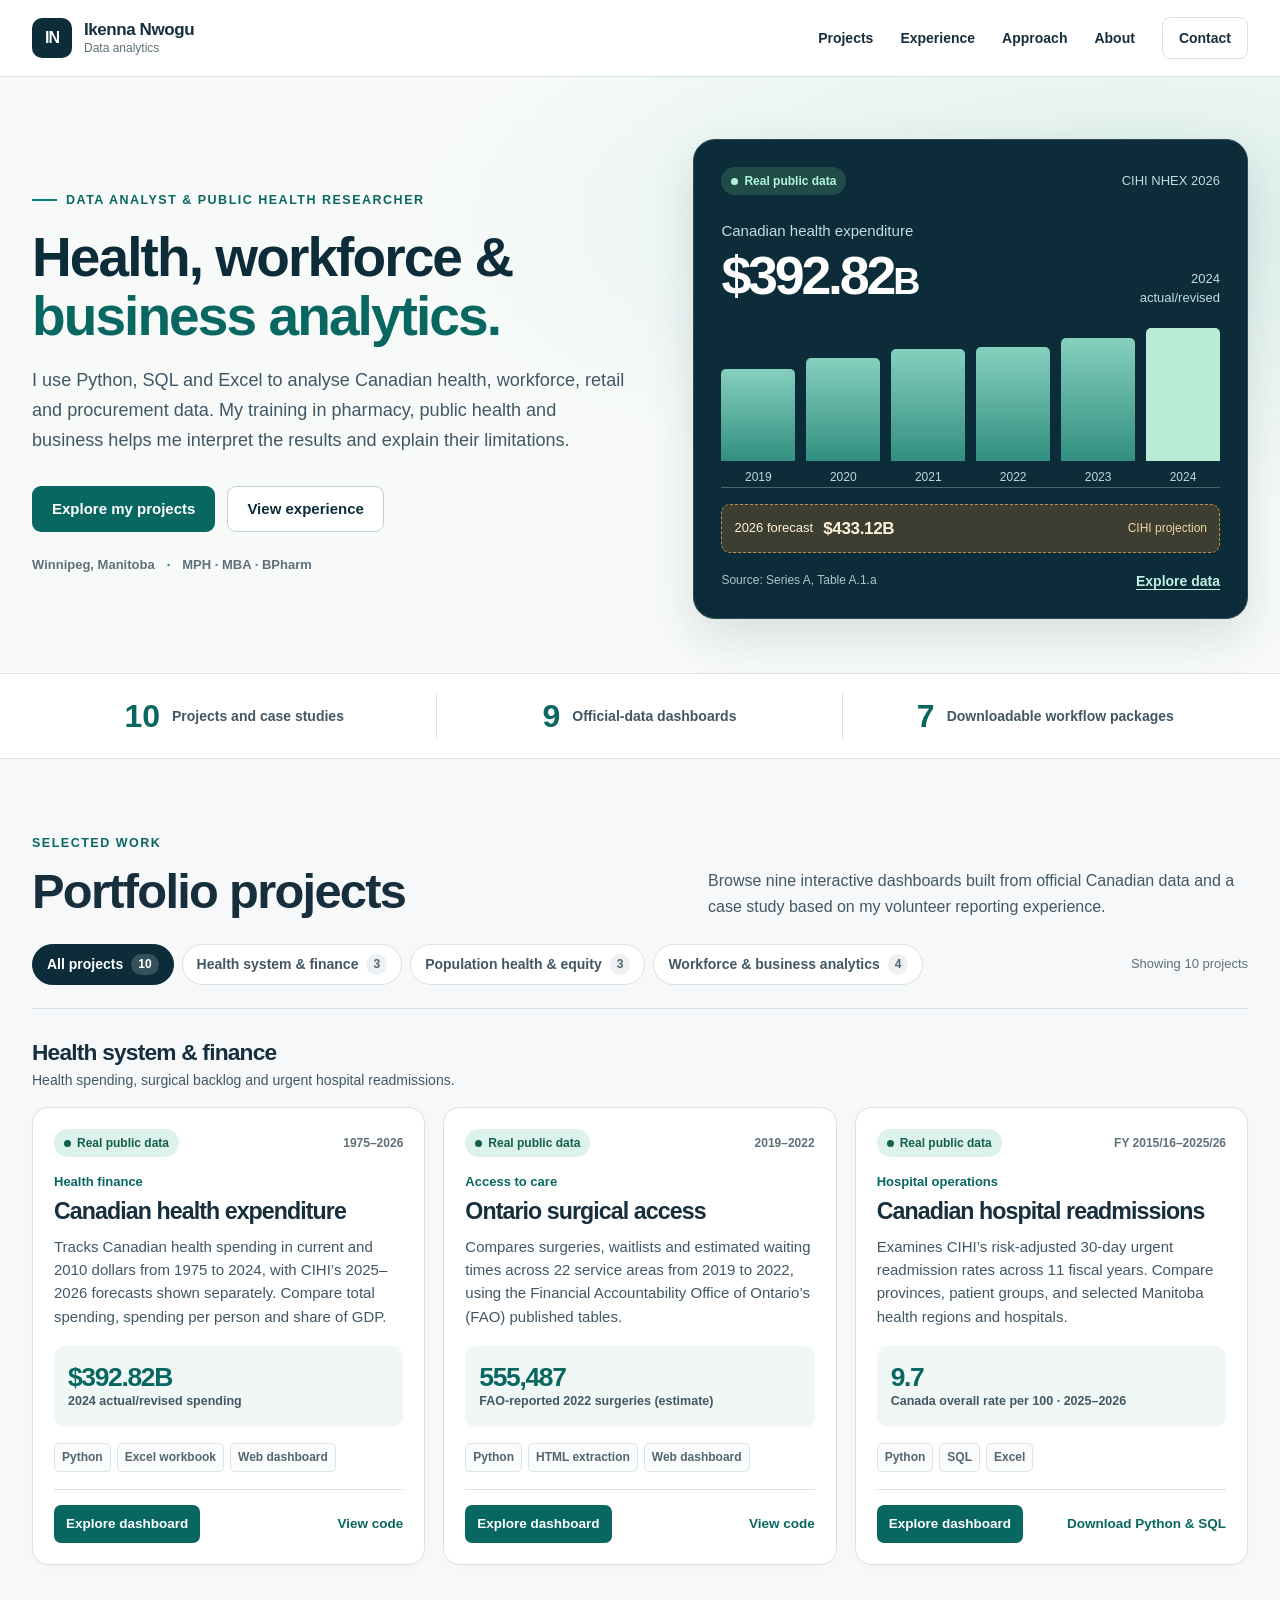
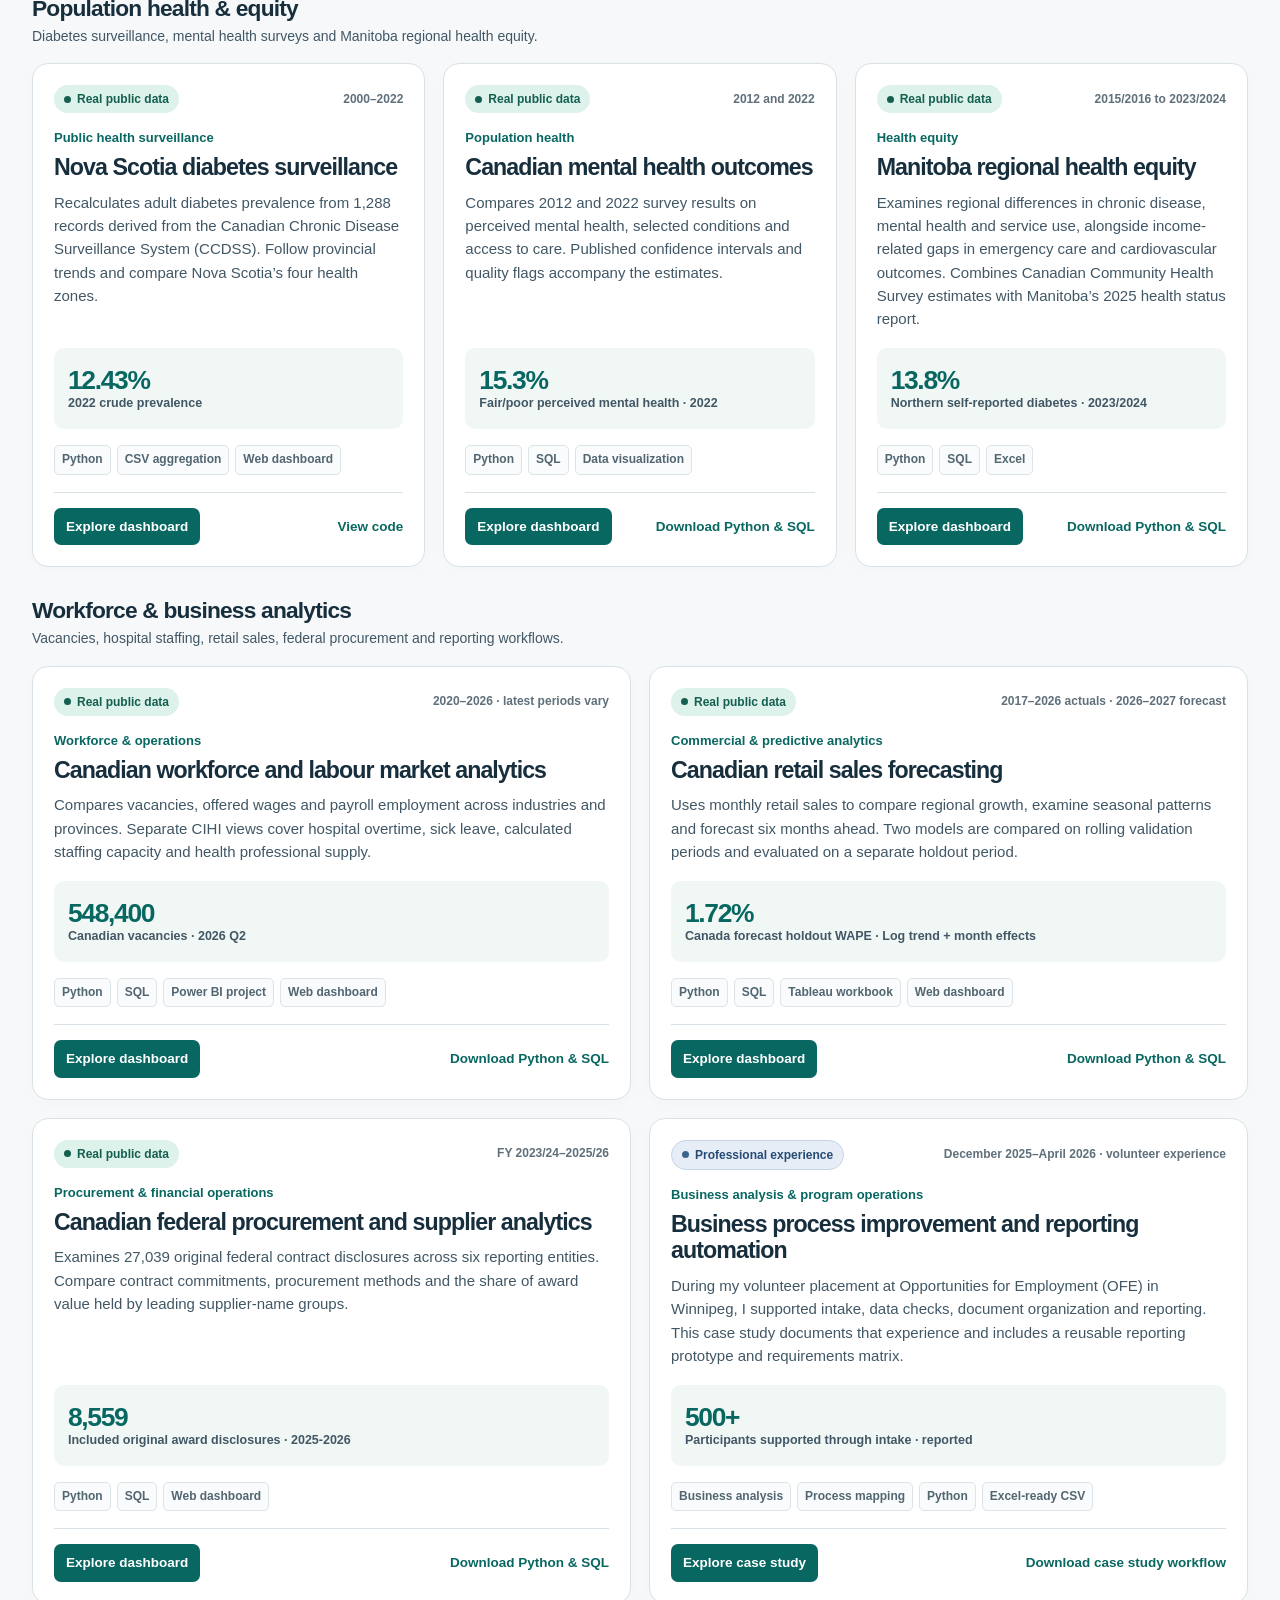
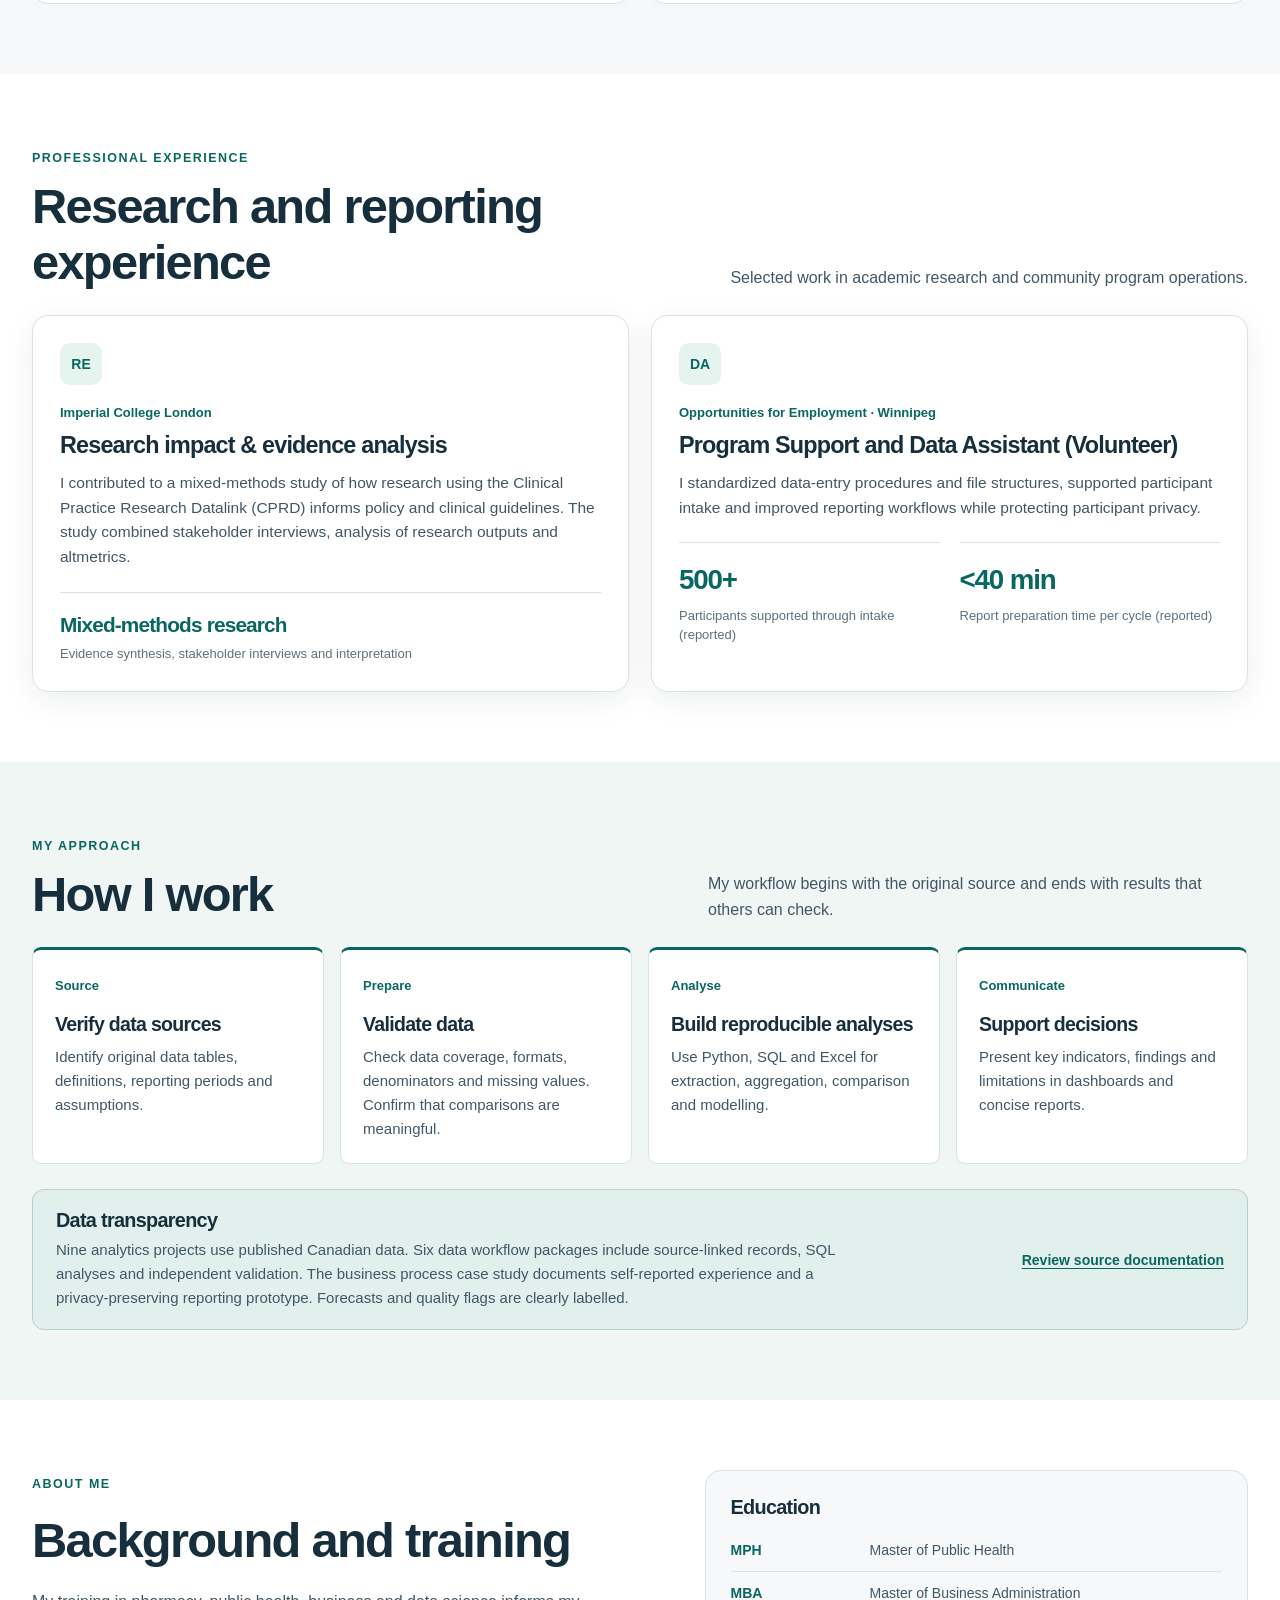
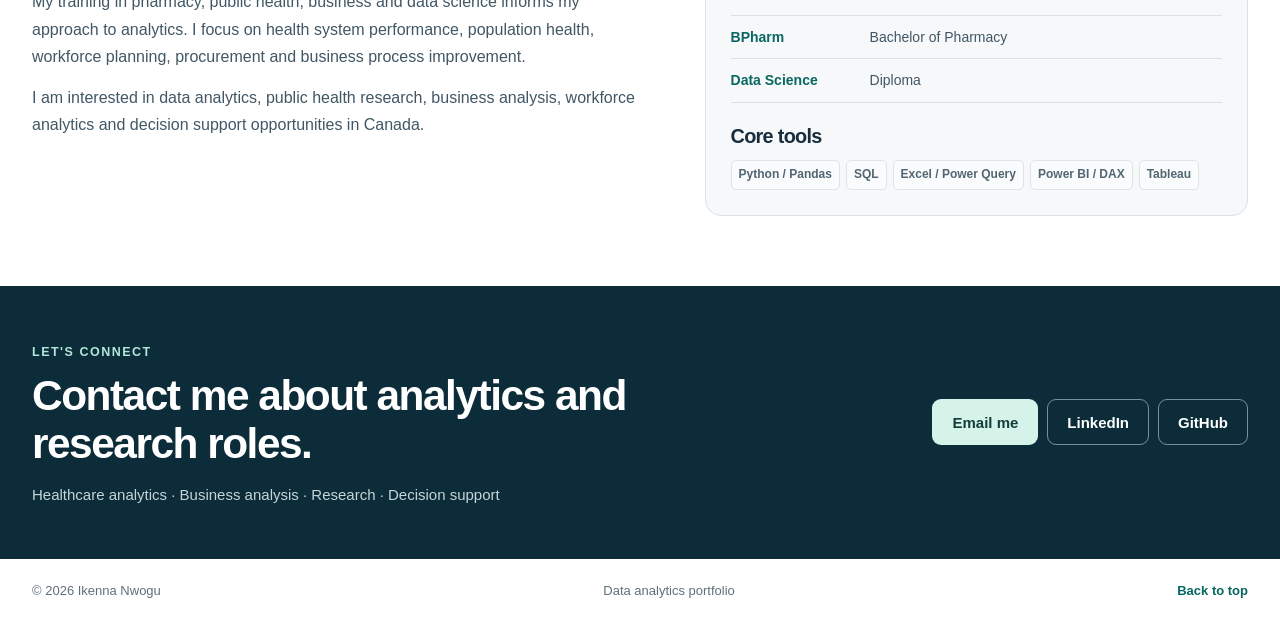
==== commit 44a753b8: "Use compact, explicit fiscal-year labels on project cards" ====
--- a/index.html
+++ b/index.html
@@ -9,9 +9,9 @@
   <link rel="canonical" href="https://famiyke.github.io/health-data-portfolio/">
   <title>Ikenna Nwogu | Data Analytics</title>
   <link rel="stylesheet" href="assets/site.css?v=20261123-stats">
-  <script src="assets/projects.js?v=20261123-audit" defer></script>
+  <script src="assets/projects.js?v=20261123-fiscal" defer></script>
   <script src="assets/expansion.js?v=20261123-audit" defer></script>
-  <script src="assets/portfolio-additions.js?v=20261123-audit" defer></script>
+  <script src="assets/portfolio-additions.js?v=20261123-fiscal" defer></script>
   <script src="assets/site.js?v=20261123-audit" defer></script>
 </head>
 <body data-page="home">
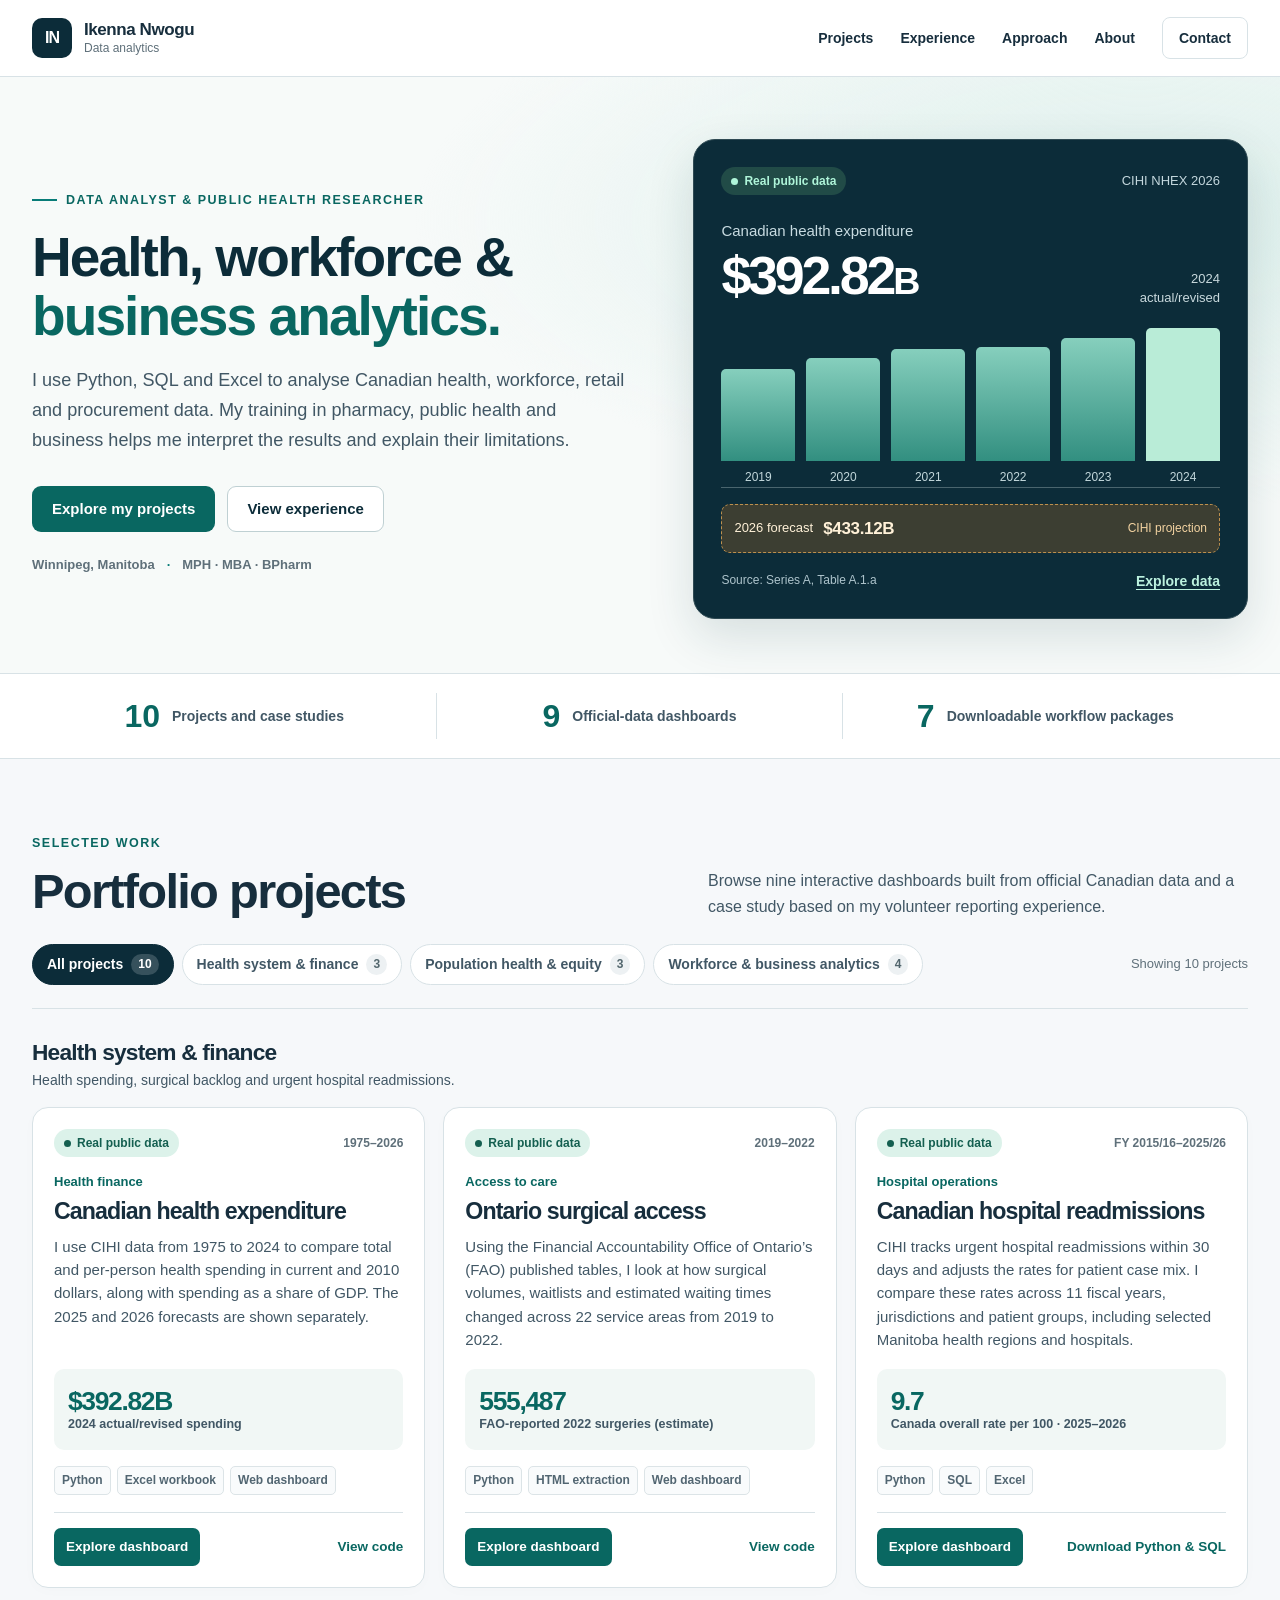
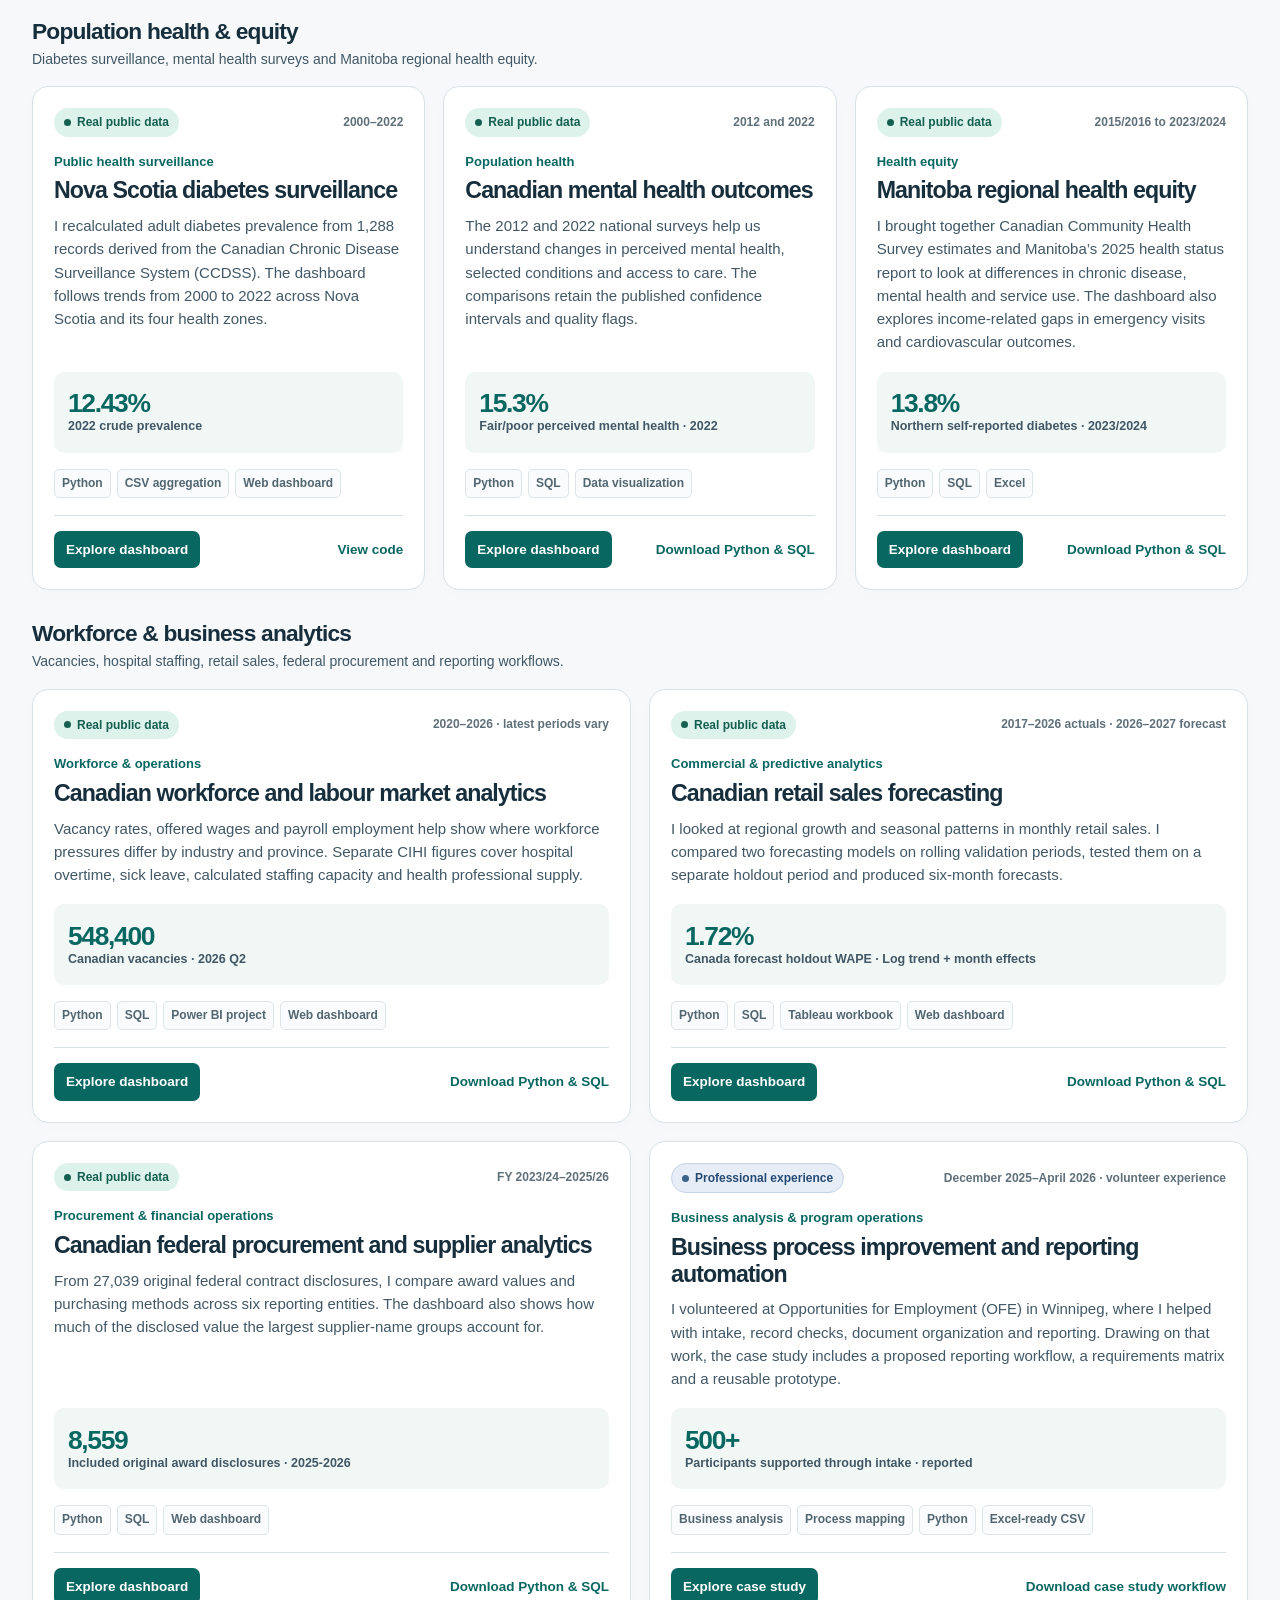
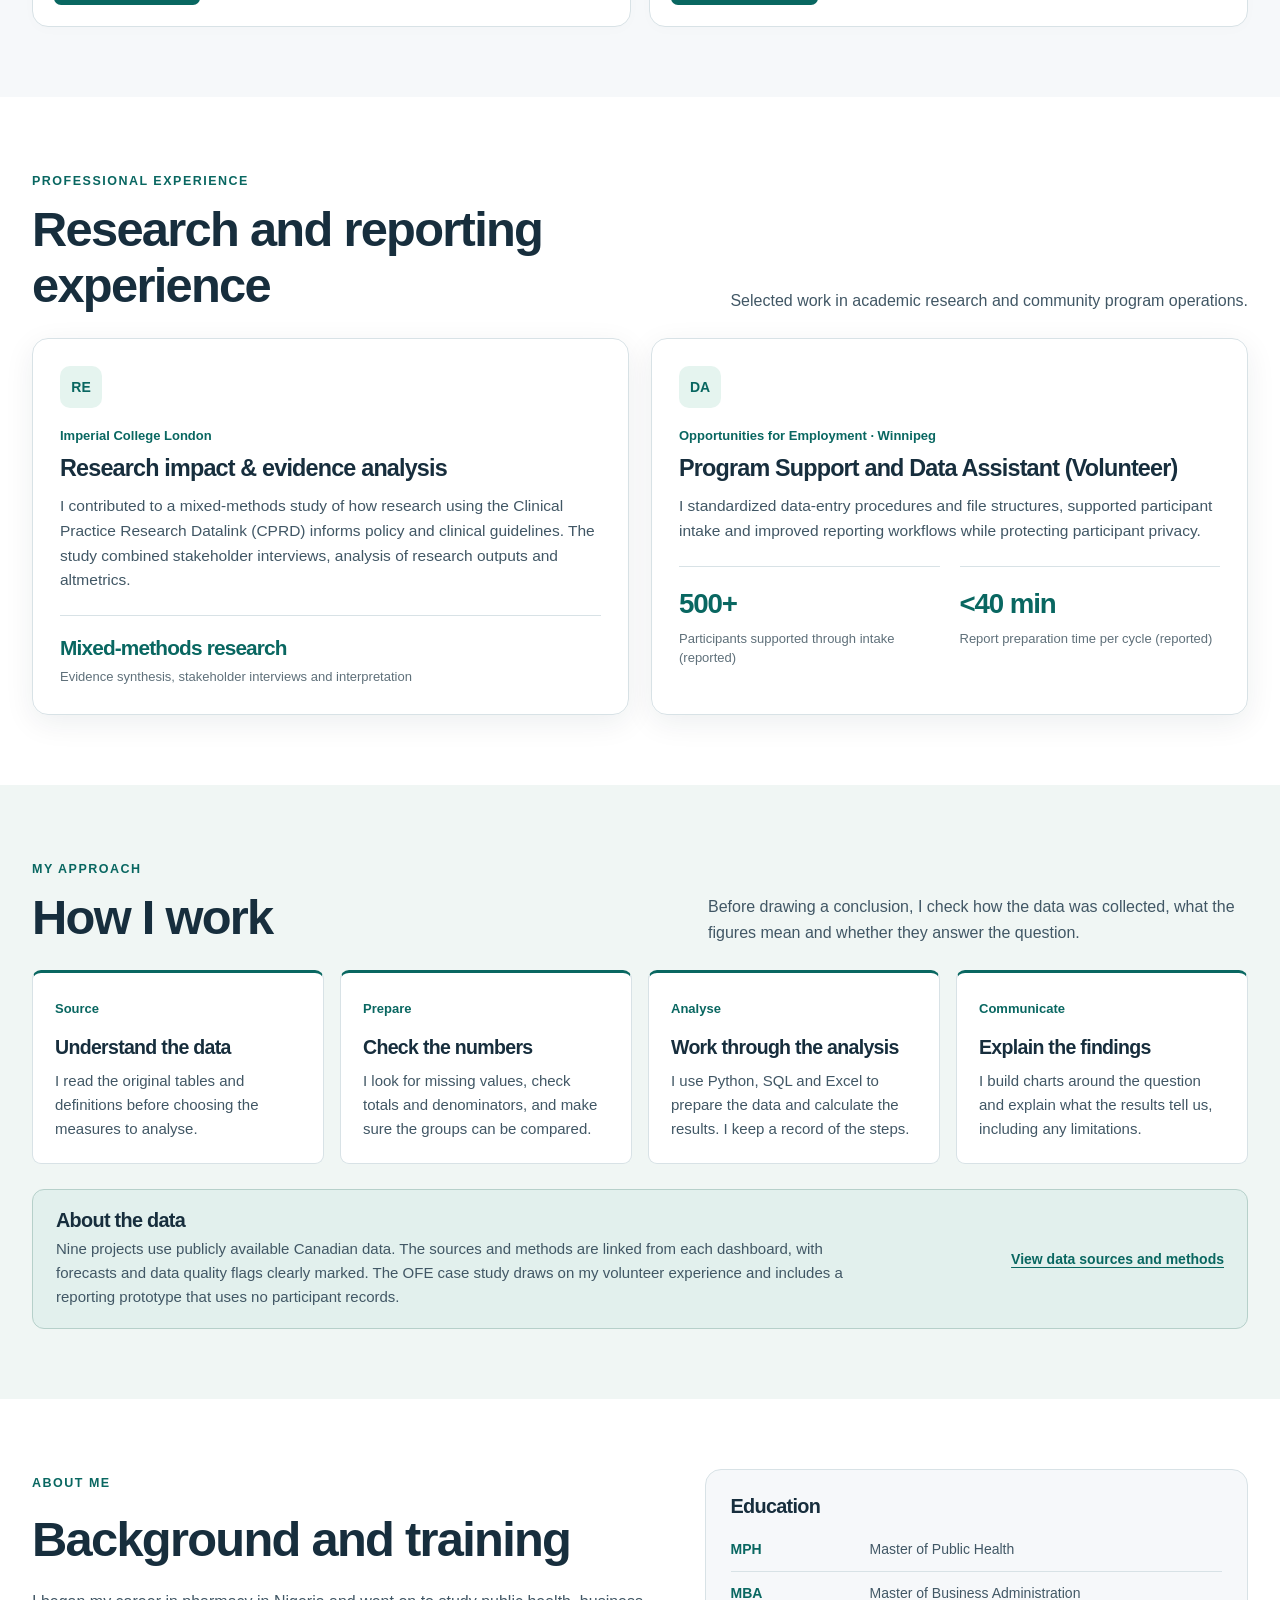
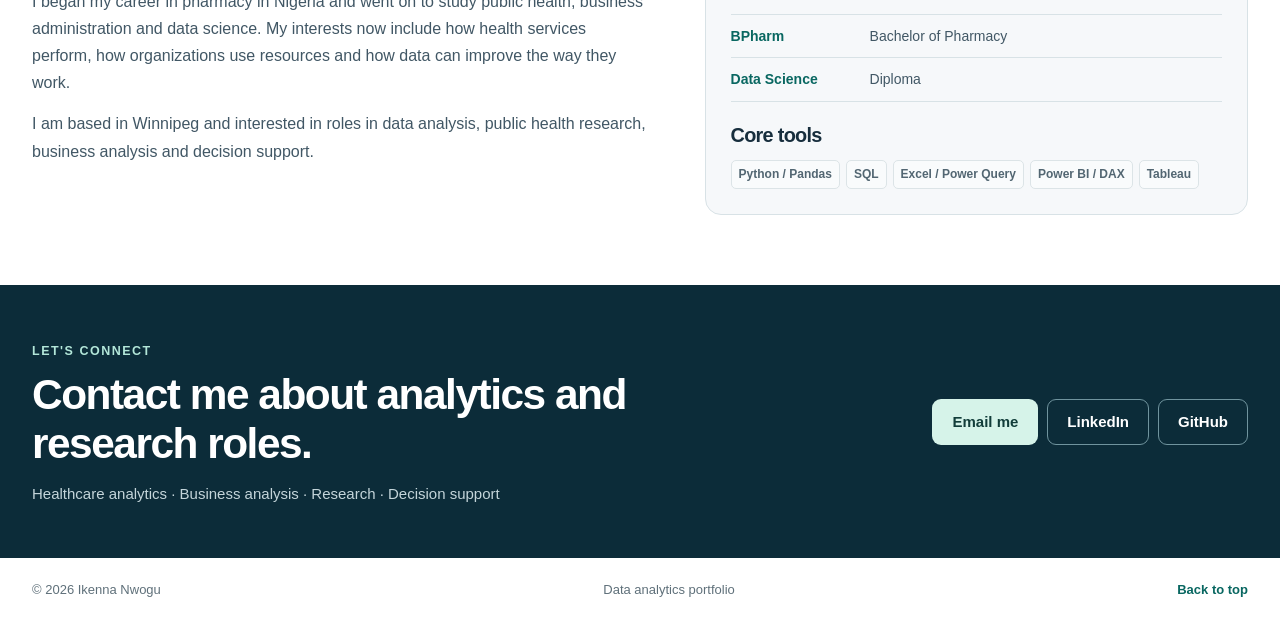
==== commit fede368f: "Rewrite portfolio introduction and project summaries in a natural personal voice" ====
--- a/index.html
+++ b/index.html
@@ -9,9 +9,9 @@
   <link rel="canonical" href="https://famiyke.github.io/health-data-portfolio/">
   <title>Ikenna Nwogu | Data Analytics</title>
   <link rel="stylesheet" href="assets/site.css?v=20261123-stats">
-  <script src="assets/projects.js?v=20261123-fiscal" defer></script>
-  <script src="assets/expansion.js?v=20261123-audit" defer></script>
-  <script src="assets/portfolio-additions.js?v=20261123-fiscal" defer></script>
+  <script src="assets/projects.js?v=20261123-copy" defer></script>
+  <script src="assets/expansion.js?v=20261123-copy" defer></script>
+  <script src="assets/portfolio-additions.js?v=20261123-copy" defer></script>
   <script src="assets/site.js?v=20261123-audit" defer></script>
 </head>
 <body data-page="home">
@@ -76,19 +76,19 @@
     </section>
     <section class="section approach" id="approach">
       <div class="shell">
-        <div class="section-heading split"><div><span class="eyebrow">My approach</span><h2>How I work</h2></div><p>My workflow begins with the original source and ends with results that others can check.</p></div>
+        <div class="section-heading split"><div><span class="eyebrow">My approach</span><h2>How I work</h2></div><p>Before drawing a conclusion, I check how the data was collected, what the figures mean and whether they answer the question.</p></div>
         <div class="approach-grid">
-          <article><span class="step">Source</span><h3>Verify data sources</h3><p>Identify original data tables, definitions, reporting periods and assumptions.</p></article>
-          <article><span class="step">Prepare</span><h3>Validate data</h3><p>Check data coverage, formats, denominators and missing values. Confirm that comparisons are meaningful.</p></article>
-          <article><span class="step">Analyse</span><h3>Build reproducible analyses</h3><p>Use Python, SQL and Excel for extraction, aggregation, comparison and modelling.</p></article>
-          <article><span class="step">Communicate</span><h3>Support decisions</h3><p>Present key indicators, findings and limitations in dashboards and concise reports.</p></article>
+          <article><span class="step">Source</span><h3>Understand the data</h3><p>I read the original tables and definitions before choosing the measures to analyse.</p></article>
+          <article><span class="step">Prepare</span><h3>Check the numbers</h3><p>I look for missing values, check totals and denominators, and make sure the groups can be compared.</p></article>
+          <article><span class="step">Analyse</span><h3>Work through the analysis</h3><p>I use Python, SQL and Excel to prepare the data and calculate the results. I keep a record of the steps.</p></article>
+          <article><span class="step">Communicate</span><h3>Explain the findings</h3><p>I build charts around the question and explain what the results tell us, including any limitations.</p></article>
         </div>
-        <div class="transparency"><div><h3>Data transparency</h3><p>Nine analytics projects use published Canadian data. Six data workflow packages include source-linked records, SQL analyses and independent validation. The business process case study documents self-reported experience and a privacy-preserving reporting prototype. Forecasts and quality flags are clearly labelled.</p></div><a class="text-link" href="resources/index.html">Review source documentation</a></div>
+        <div class="transparency"><div><h3>About the data</h3><p>Nine projects use publicly available Canadian data. The sources and methods are linked from each dashboard, with forecasts and data quality flags clearly marked. The OFE case study draws on my volunteer experience and includes a reporting prototype that uses no participant records.</p></div><a class="text-link" href="resources/index.html">View data sources and methods</a></div>
       </div>
     </section>
     <section class="section about" id="about">
       <div class="shell about-grid">
-        <div><span class="eyebrow">About me</span><h2>Background and training</h2><p>My training in pharmacy, public health, business and data science informs my approach to analytics. I focus on health system performance, population health, workforce planning, procurement and business process improvement.</p><p>I am interested in data analytics, public health research, business analysis, workforce analytics and decision support opportunities in Canada.</p></div>
+        <div><span class="eyebrow">About me</span><h2>Background and training</h2><p>I began my career in pharmacy in Nigeria and went on to study public health, business administration and data science. My interests now include how health services perform, how organizations use resources and how data can improve the way they work.</p><p>I am based in Winnipeg and interested in roles in data analysis, public health research, business analysis and decision support.</p></div>
         <div class="credentials"><h3>Education</h3><dl><div><dt>MPH</dt><dd>Master of Public Health</dd></div><div><dt>MBA</dt><dd>Master of Business Administration</dd></div><div><dt>BPharm</dt><dd>Bachelor of Pharmacy</dd></div><div><dt>Data Science</dt><dd>Diploma</dd></div></dl><h3>Core tools</h3><div class="tags"><span>Python / Pandas</span><span>SQL</span><span>Excel / Power Query</span><span>Power BI / DAX</span><span>Tableau</span></div></div>
       </div>
     </section>
